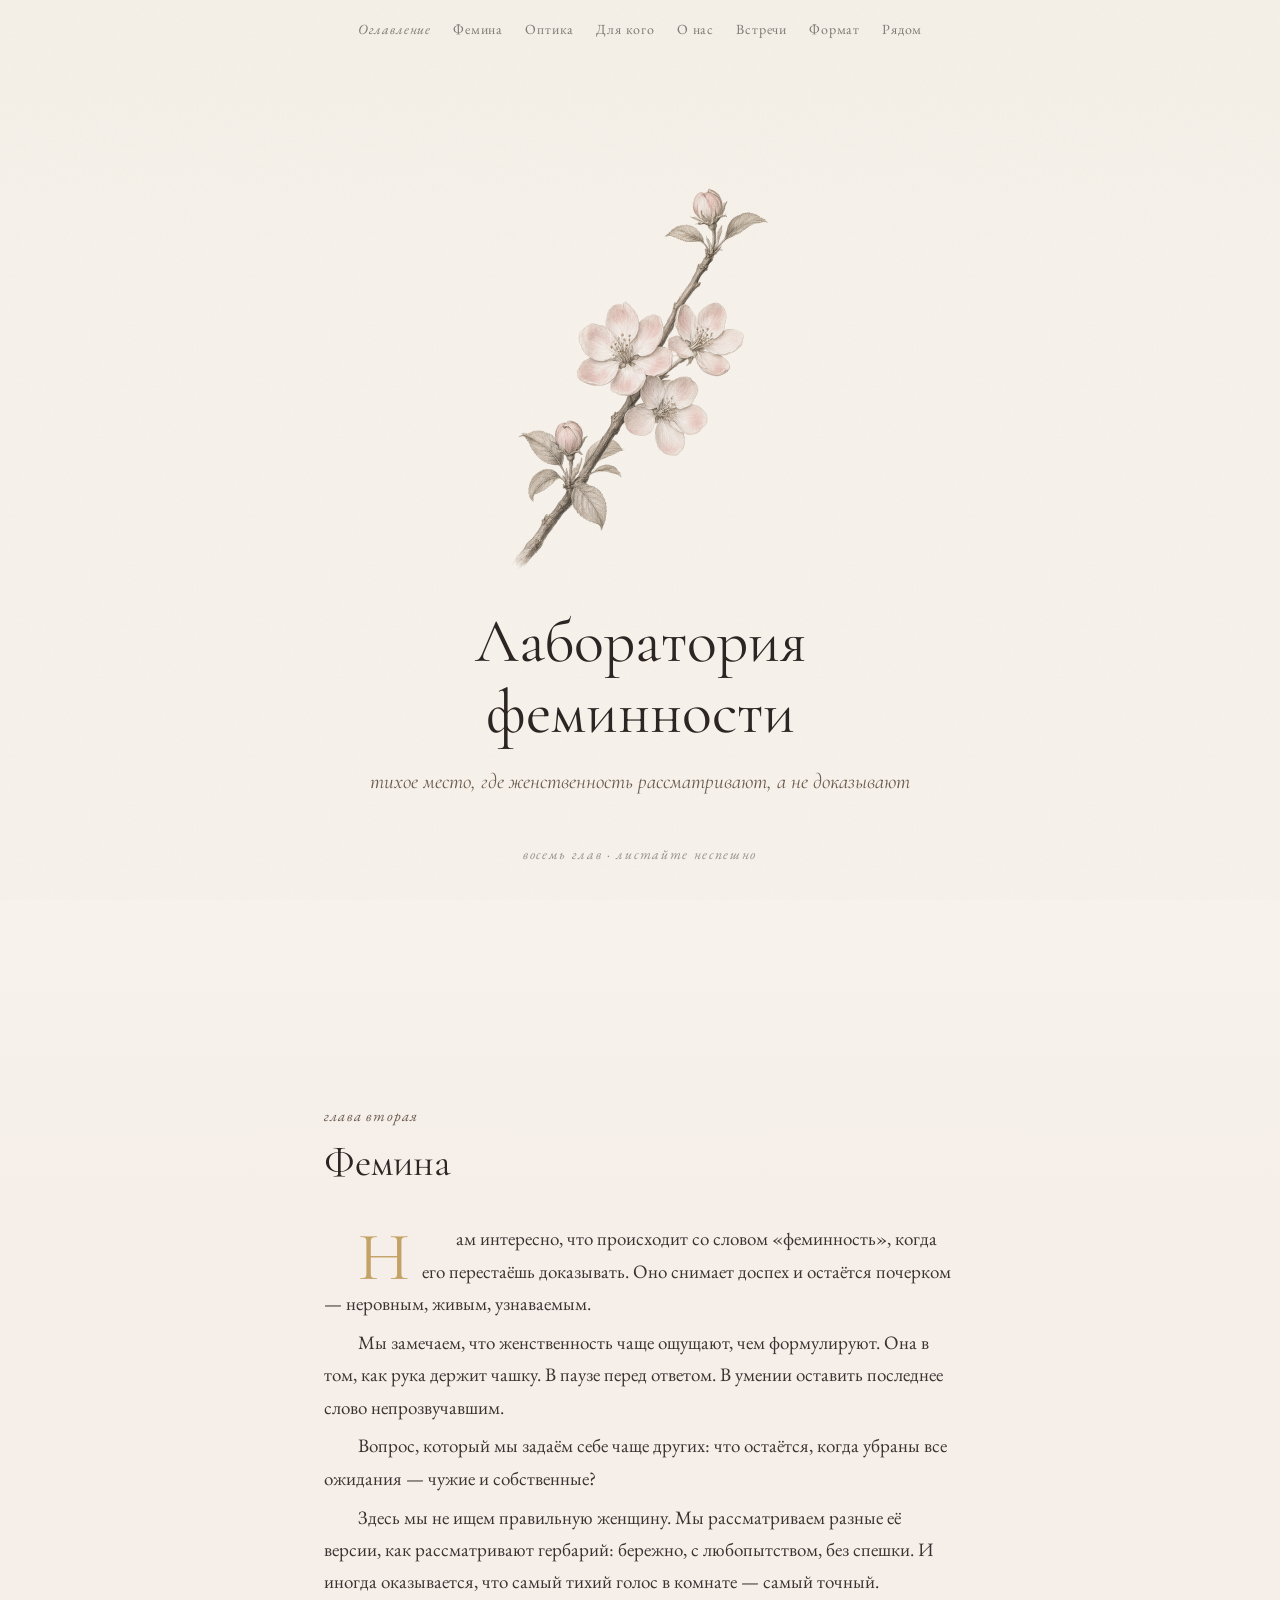
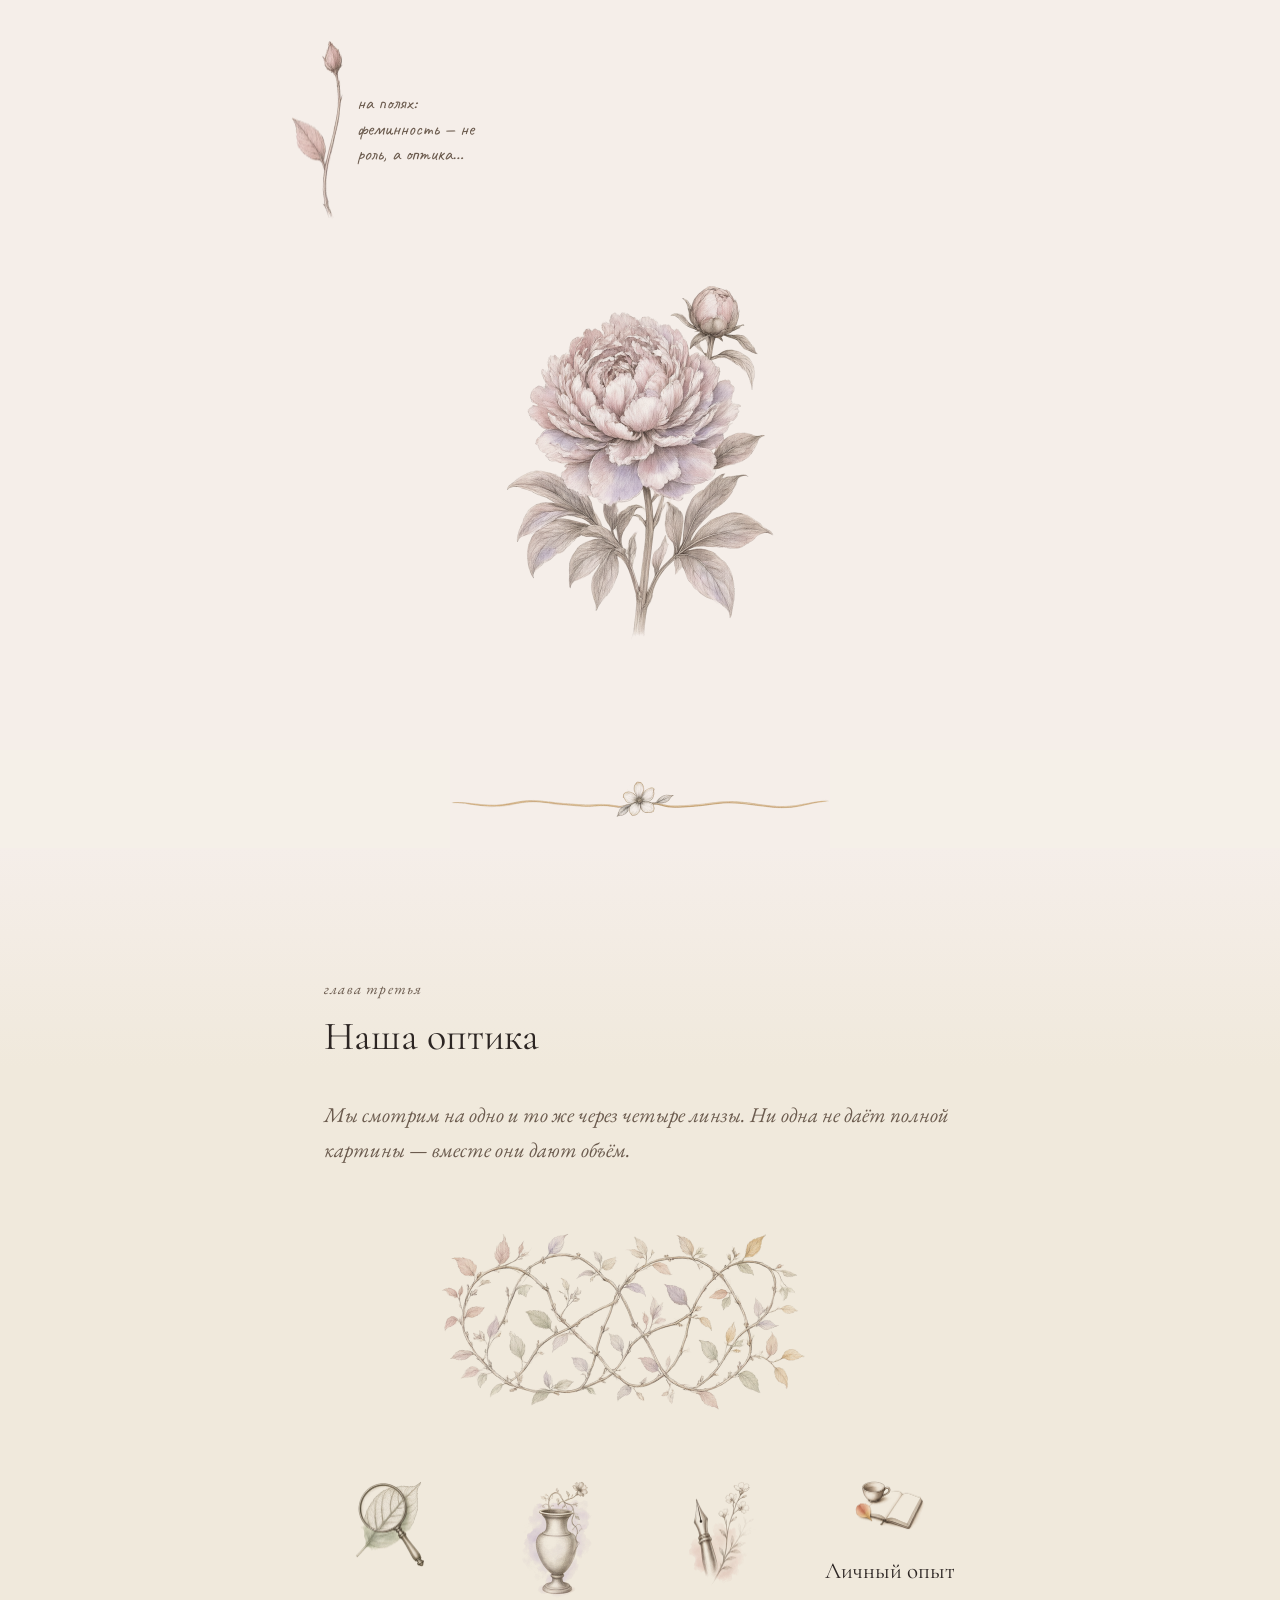
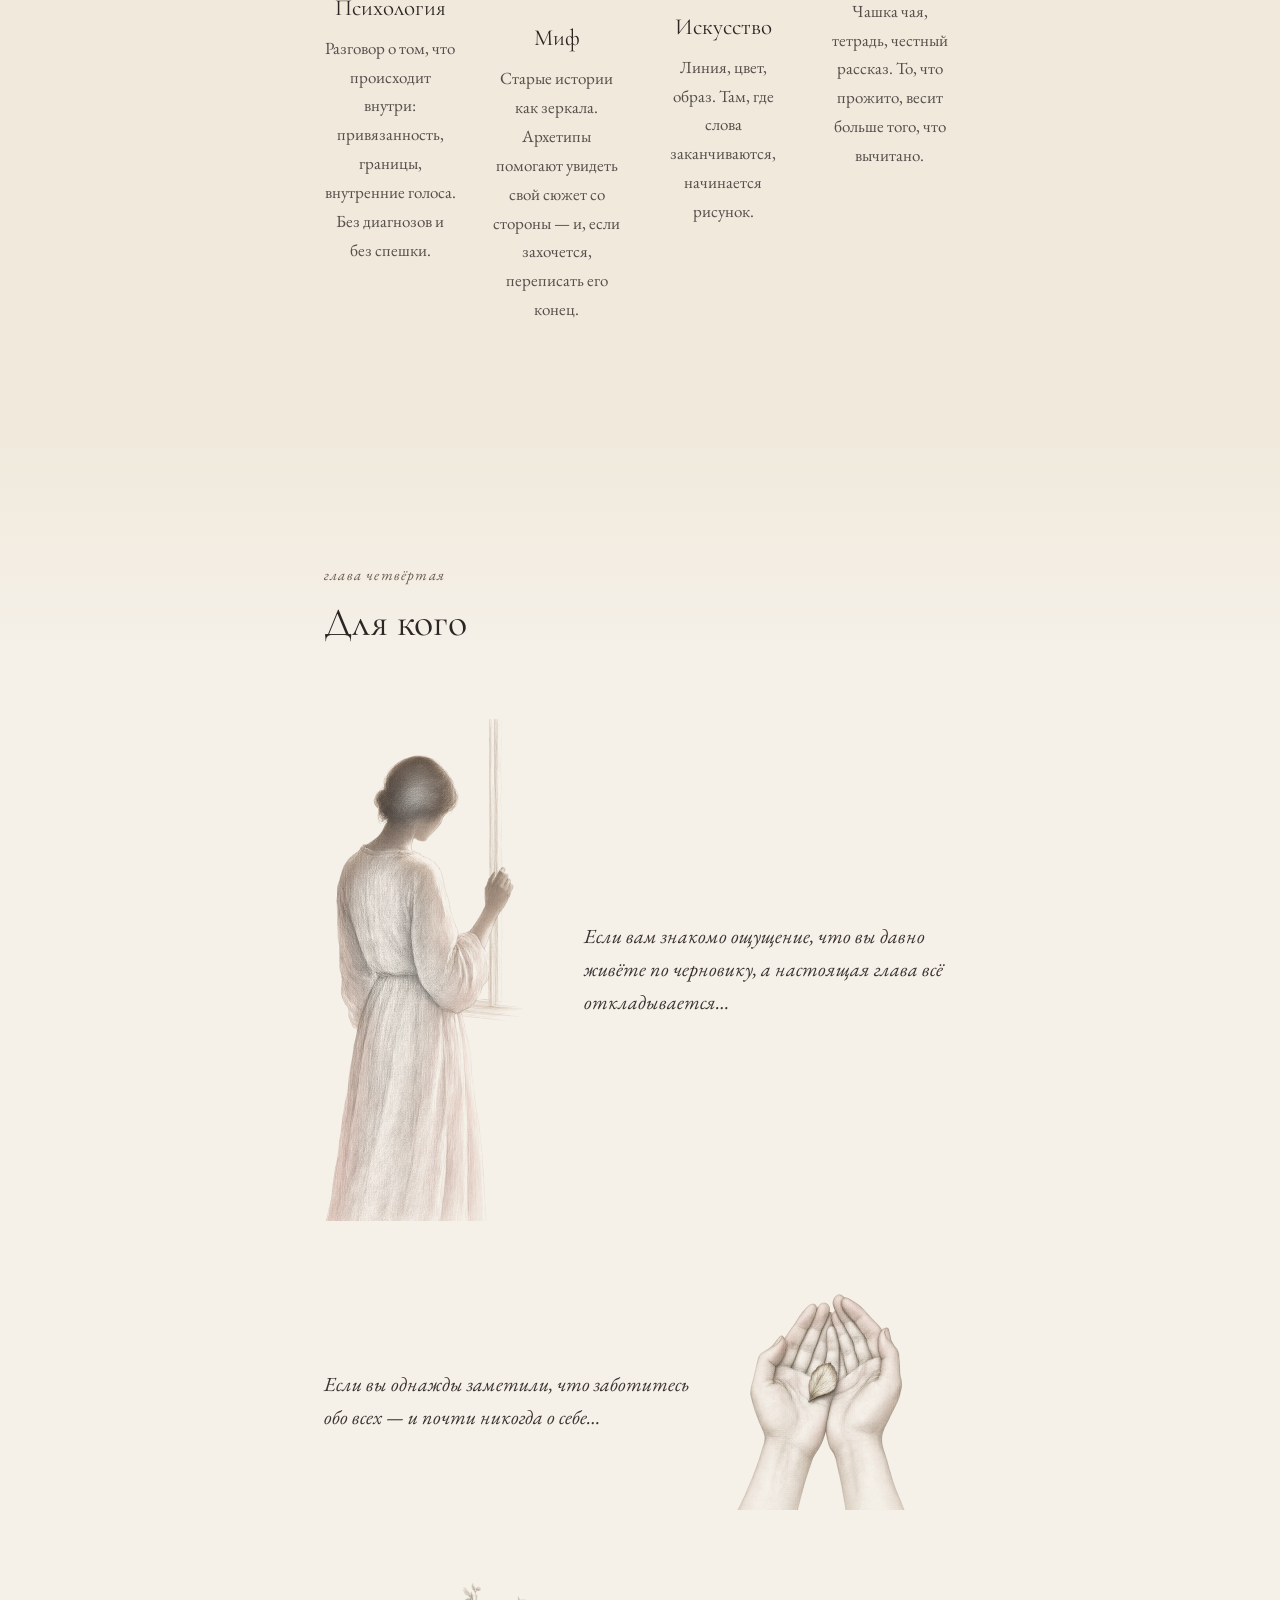
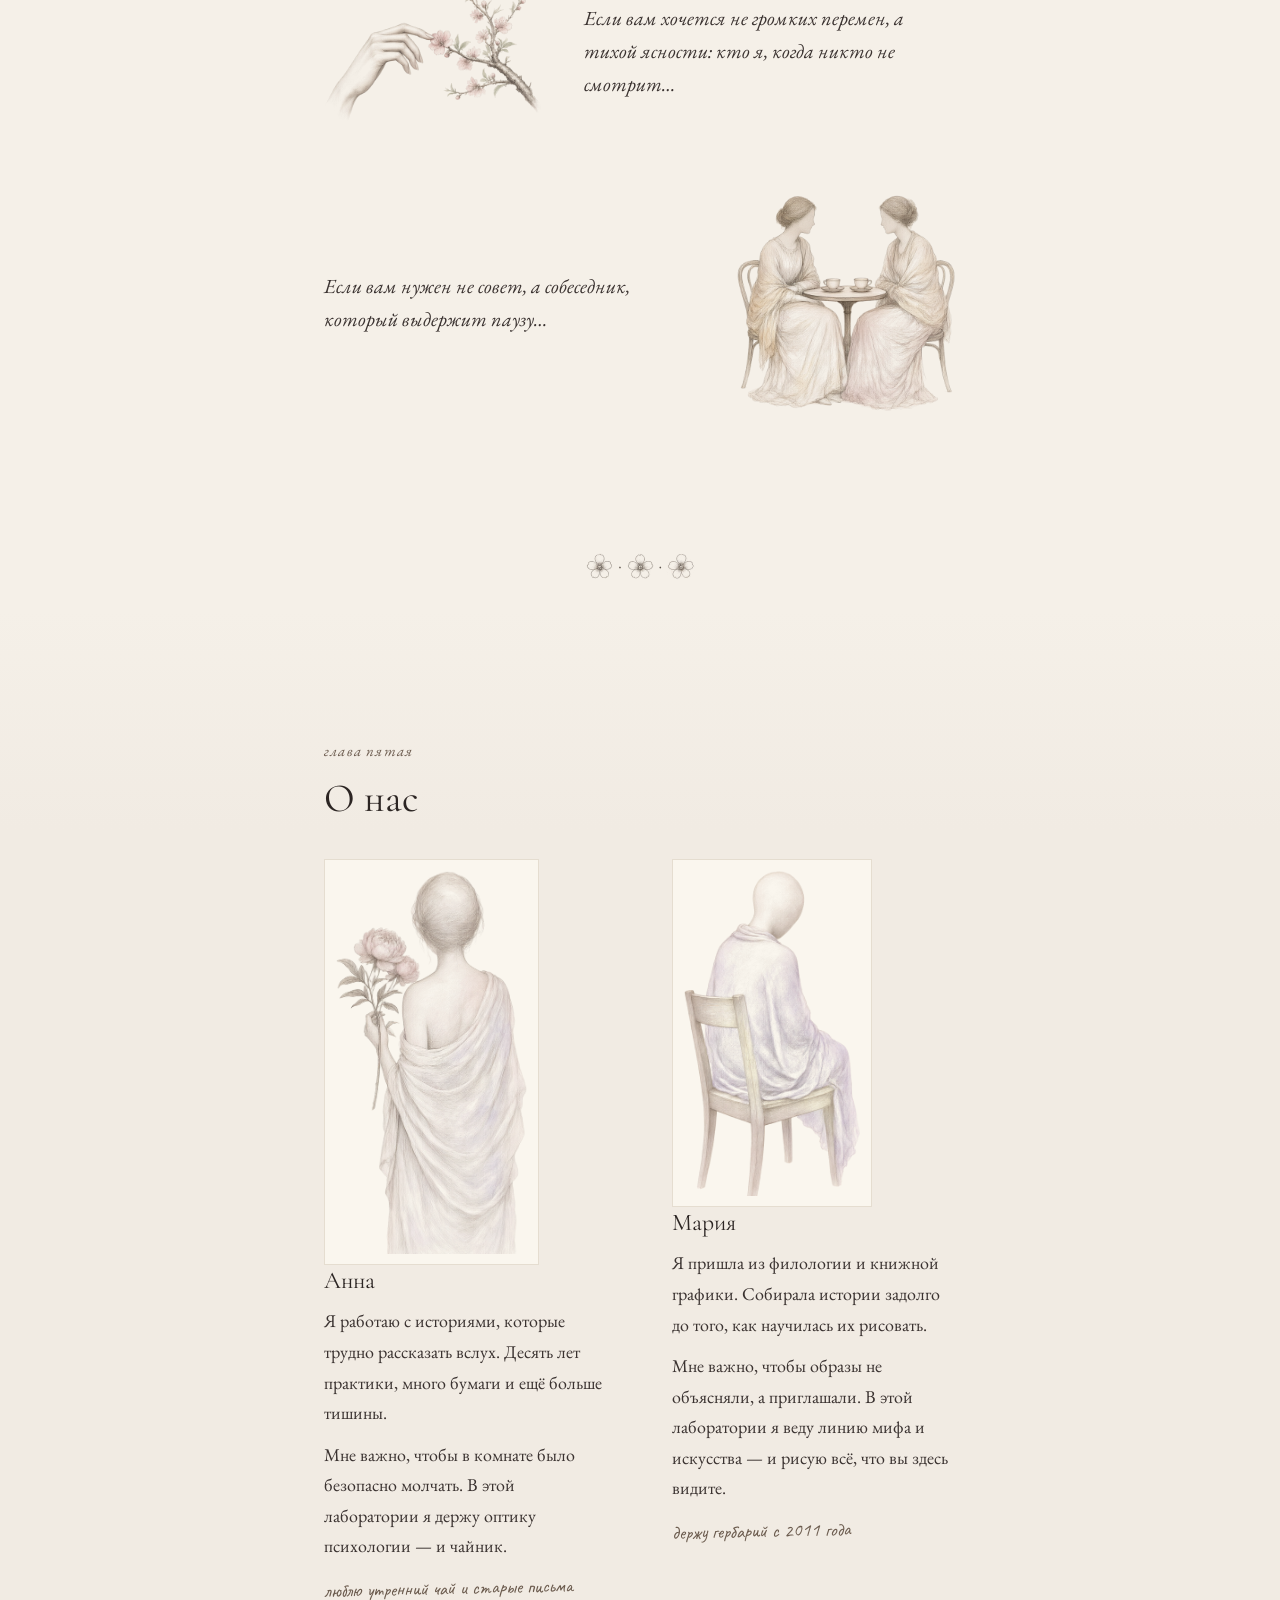
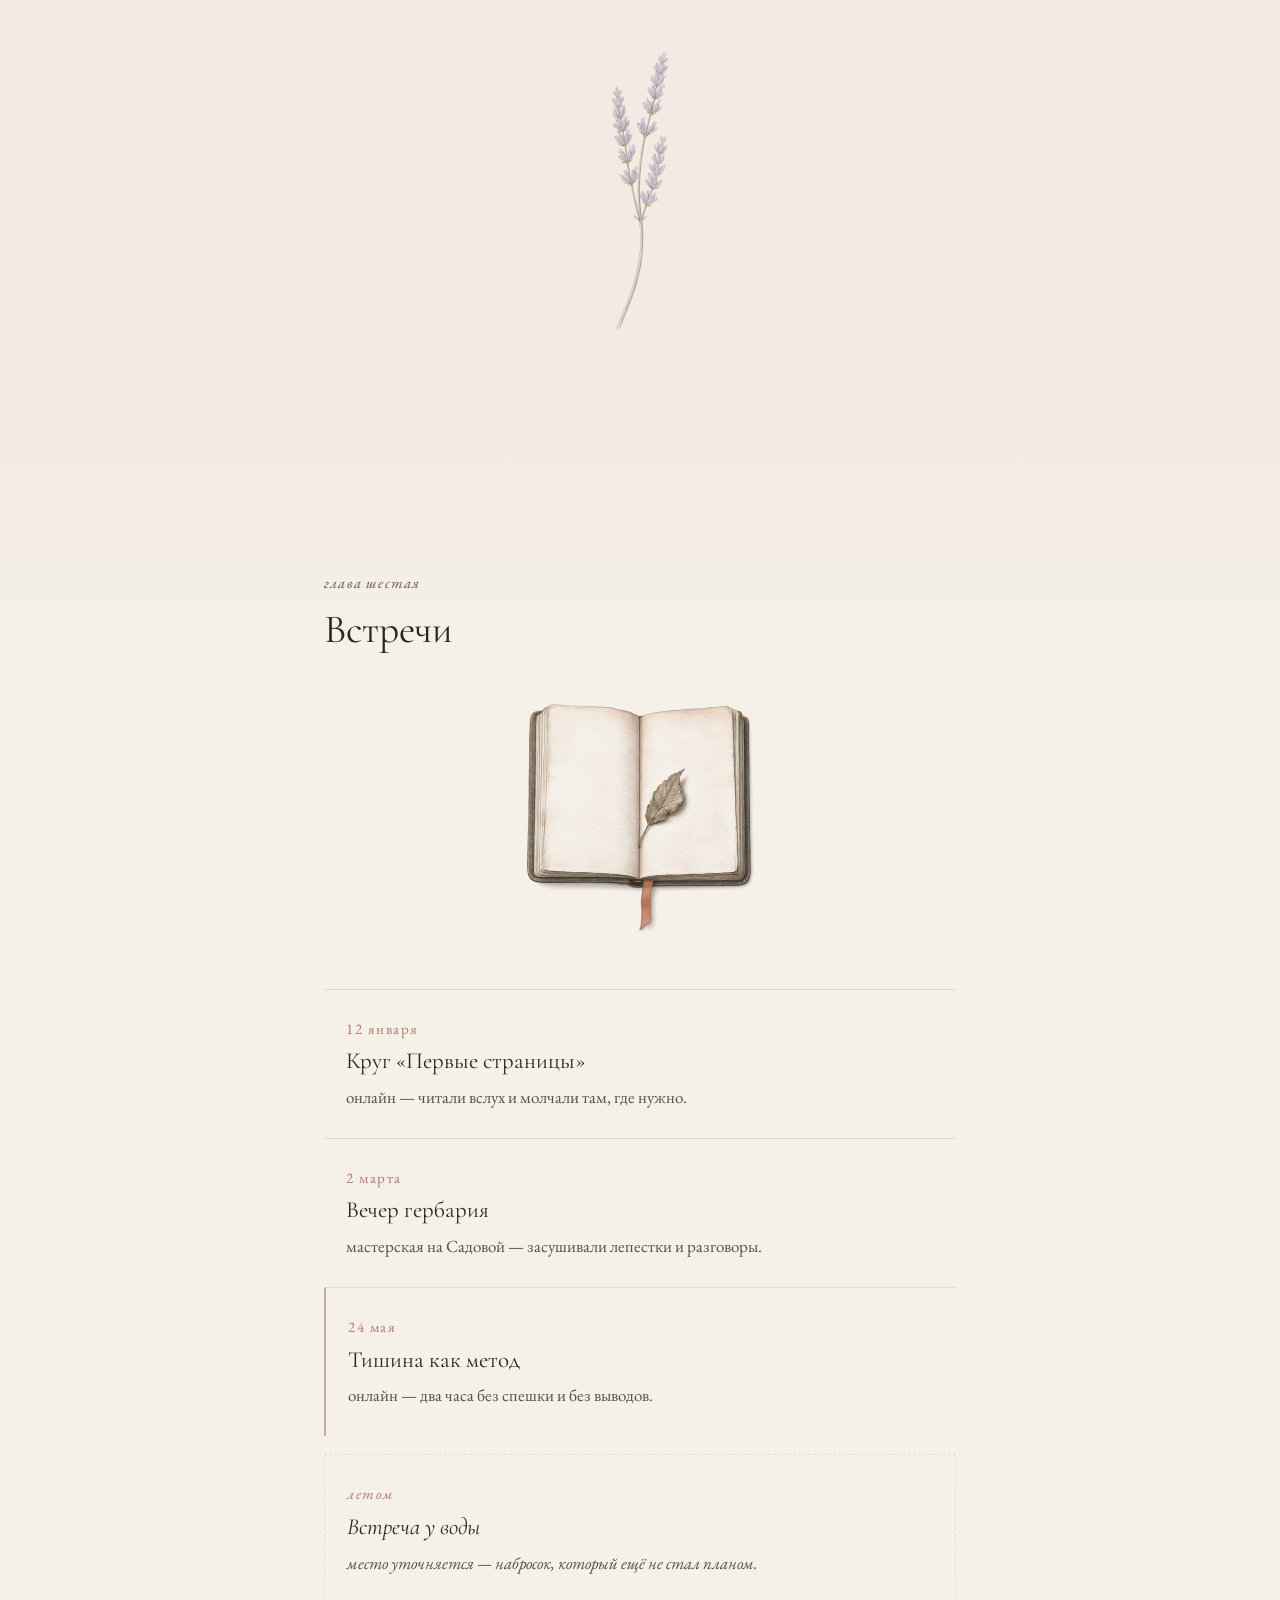
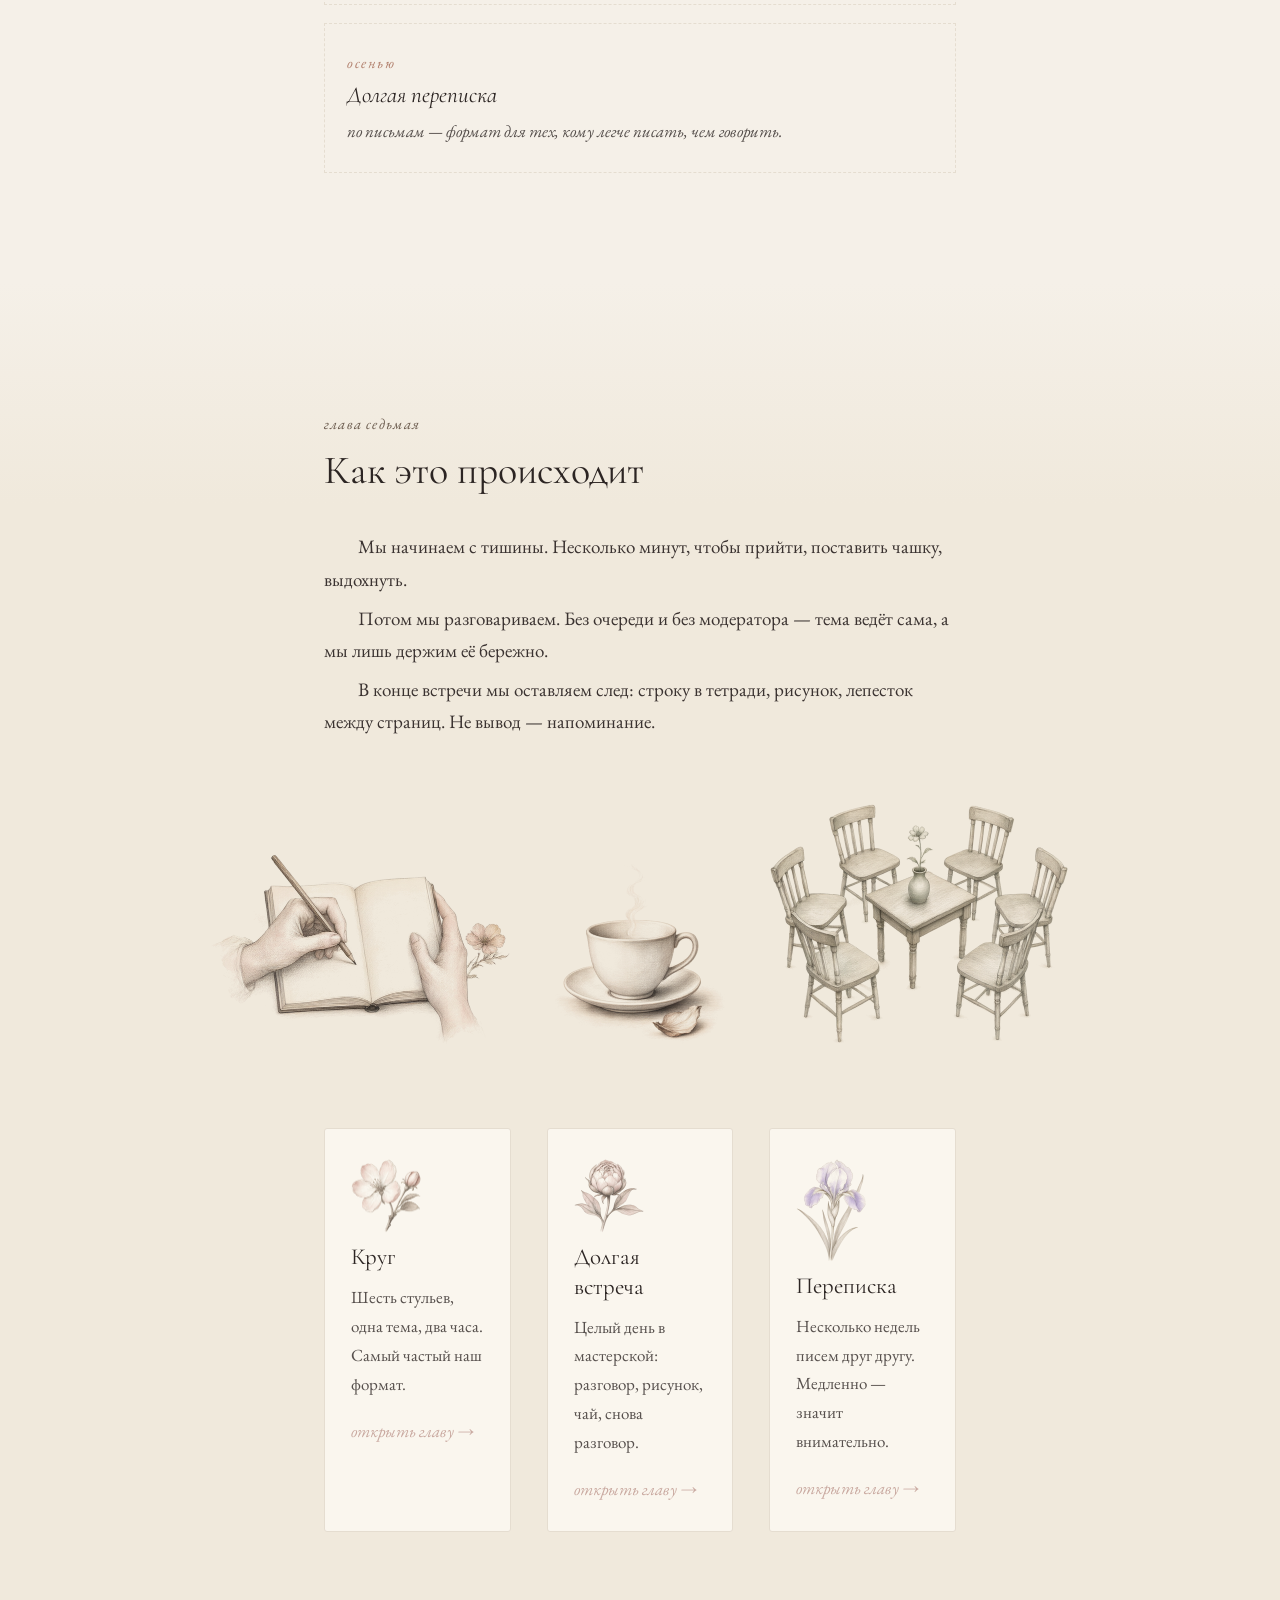
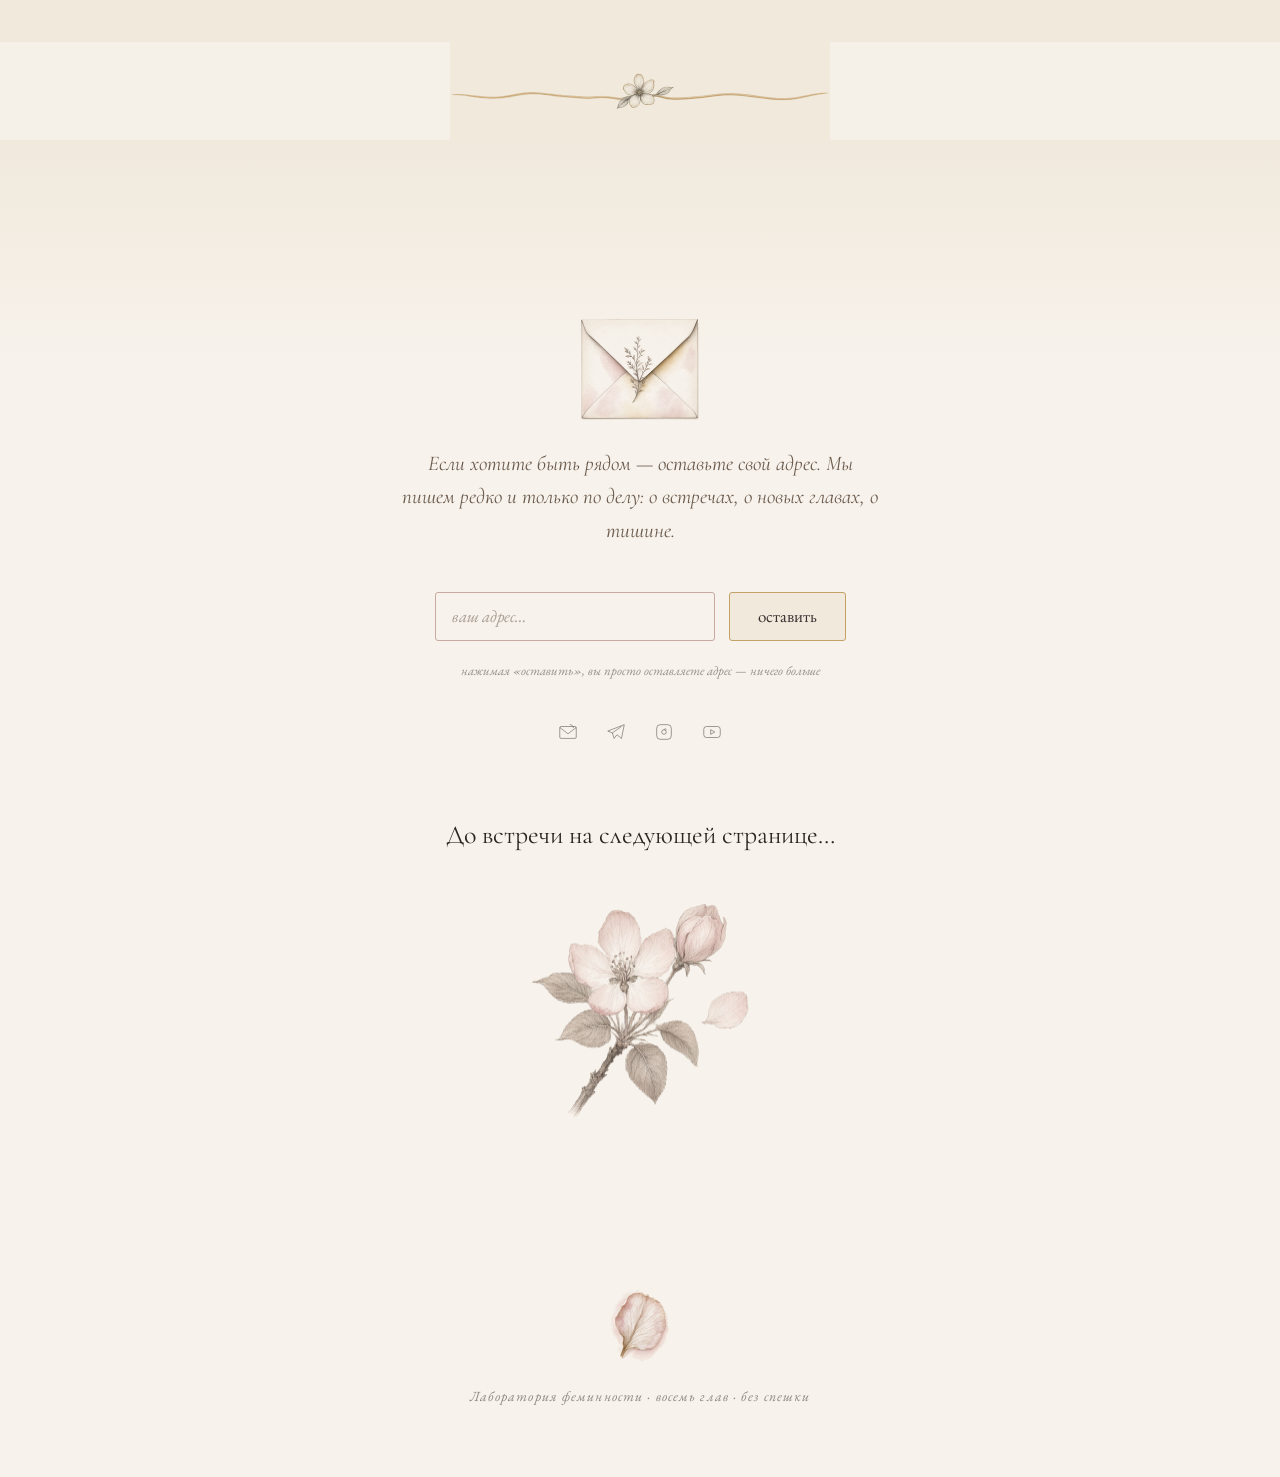
==== site/index.html @ fa06e313 "Лаборатория феминности: сайт-книга, графика и конвейер ассетов - одностраничный сайт по guidebook.md" ====
<!DOCTYPE html>
<html lang="ru">
<head>
<meta charset="utf-8">
<meta name="viewport" content="width=device-width, initial-scale=1">
<title>Лаборатория феминности — тихое место, где женственность рассматривают</title>
<meta name="description" content="Лаборатория феминности — восемь глав о женственности: психология, миф, искусство и личный опыт. Встречи, круги, переписка. Листайте неспешно.">
<link rel="icon" type="image/png" href="assets/img/favicon.png">
<link rel="preconnect" href="https://fonts.googleapis.com">
<link rel="preconnect" href="https://fonts.gstatic.com" crossorigin>
<link href="https://fonts.googleapis.com/css2?family=Cormorant+Garamond:ital,wght@0,300;0,400;0,500;1,400&family=EB+Garamond:ital,wght@0,400;0,500;1,400&family=Caveat:wght@400;500&display=swap" rel="stylesheet">
<link rel="stylesheet" href="styles.css">
</head>
<body>

<header class="toc reveal">
  <button class="burger" aria-label="оглавление" aria-expanded="false"><span></span><span></span><span></span></button>
  <nav aria-label="оглавление">
    <span class="toc-word">Оглавление</span>
    <a href="#femina">Фемина</a>
    <a href="#optika">Оптика</a>
    <a href="#dlya-kogo">Для кого</a>
    <a href="#o-nas">О нас</a>
    <a href="#vstrechi">Встречи</a>
    <a href="#format">Формат</a>
    <a href="#ryadom">Рядом</a>
  </nav>
</header>

<main>

<!-- ── глава 01 · титул ─────────────────────────────── -->
<section id="titul" class="s1">
  <div class="col title-block">
    <img class="reveal art" src="assets/img/c1-title.webp" alt="ветвь цветущей яблони, гравюра" width="260" height="385">
    <h1 class="reveal">Лаборатория<br>феминности</h1>
    <p class="subtitle reveal">тихое место, где женственность рассматривают, а не доказывают</p>
    <p class="folio reveal">восемь глав · листайте неспешно</p>
  </div>
</section>

<!-- ── глава 02 · фемина ────────────────────────────── -->
<section id="femina" class="s2">
  <div class="col">
    <p class="chapter reveal">глава вторая</p>
    <h2 class="reveal">Фемина</h2>
    <div class="prose">
      <p class="dropcap reveal">Нам интересно, что происходит со словом «феминность», когда его перестаёшь доказывать. Оно снимает доспех и остаётся почерком — неровным, живым, узнаваемым.</p>
      <p class="reveal">Мы замечаем, что женственность чаще ощущают, чем формулируют. Она в том, как рука держит чашку. В паузе перед ответом. В умении оставить последнее слово непрозвучавшим.</p>
      <p class="reveal">Вопрос, который мы задаём себе чаще других: что остаётся, когда убраны все ожидания — чужие и собственные?</p>
      <p class="reveal">Здесь мы не ищем правильную женщину. Мы рассматриваем разные её версии, как рассматривают гербарий: бережно, с любопытством, без спешки. И иногда оказывается, что самый тихий голос в комнате — самый точный.</p>
    </div>
    <aside class="marginal reveal">
      <img src="assets/img/b7-marginal.webp" alt="" width="55" height="181">
      <span>на полях: феминность — не роль, а оптика…</span>
    </aside>
    <img class="reveal art wide" src="assets/img/d1-peon.webp" alt="пион в полном цвету, ботаническая гравюра" width="270" height="356">
  </div>
</section>

<img class="divider dv-rose reveal" src="assets/img/b1-divider.webp" alt="" width="380" height="38">

<!-- ── глава 03 · оптика ────────────────────────────── -->
<section id="optika" class="s3">
  <div class="col">
    <p class="chapter reveal">глава третья</p>
    <h2 class="reveal">Наша оптика</h2>
    <p class="lead reveal">Мы смотрим на одно и то же через четыре линзы. Ни одна не даёт полной картины — вместе они дают объём.</p>
    <img class="reveal art wide" src="assets/img/e1-braid.webp" alt="четыре тонкие линии, сплетающиеся в узор" width="400" height="179">
    <div class="lenses">
      <div class="lens reveal">
        <img src="assets/img/e2-psy.webp" alt="" width="70" height="86">
        <h3>Психология</h3>
        <p>Разговор о том, что происходит внутри: привязанность, границы, внутренние голоса. Без диагнозов и без спешки.</p>
      </div>
      <div class="lens reveal">
        <img src="assets/img/e3-myth.webp" alt="" width="70" height="117">
        <h3>Миф</h3>
        <p>Старые истории как зеркала. Архетипы помогают увидеть свой сюжет со стороны — и, если захочется, переписать его конец.</p>
      </div>
      <div class="lens reveal">
        <img src="assets/img/e4-art.webp" alt="" width="70" height="105">
        <h3>Искусство</h3>
        <p>Линия, цвет, образ. Там, где слова заканчиваются, начинается рисунок.</p>
      </div>
      <div class="lens reveal">
        <img src="assets/img/e5-life.webp" alt="" width="70" height="49">
        <h3>Личный опыт</h3>
        <p>Чашка чая, тетрадь, честный рассказ. То, что прожито, весит больше того, что вычитано.</p>
      </div>
    </div>
  </div>
</section>

<!-- ── глава 04 · для кого ──────────────────────────── -->
<section id="dlya-kogo" class="s4">
  <div class="col">
    <p class="chapter reveal">глава четвёртая</p>
    <h2 class="reveal">Для кого</h2>
    <div class="sketches">
      <figure class="sketch reveal">
        <img src="assets/img/f1-window.webp" alt="силуэт у окна, гравюра" width="200" height="502">
        <figcaption>Если вам знакомо ощущение, что вы давно живёте по черновику, а настоящая глава всё откладывается…</figcaption>
      </figure>
      <figure class="sketch flip reveal">
        <img src="assets/img/f2-hands.webp" alt="ладони, держащие семя, гравюра" width="170" height="217">
        <figcaption>Если вы однажды заметили, что заботитесь обо всех — и почти никогда о себе…</figcaption>
      </figure>
      <figure class="sketch reveal">
        <img src="assets/img/f3-touch.webp" alt="рука, прикасающаяся к ветви, гравюра" width="280" height="179">
        <figcaption>Если вам хочется не громких перемен, а тихой ясности: кто я, когда никто не смотрит…</figcaption>
      </figure>
      <figure class="sketch flip reveal">
        <img src="assets/img/f5-table.webp" alt="две фигуры за столом с чашками, гравюра" width="290" height="287">
        <figcaption>Если вам нужен не совет, а собеседник, который выдержит паузу…</figcaption>
      </figure>
    </div>
  </div>
</section>

<img class="divider dv-paper reveal" src="assets/img/b2-dots.webp" alt="" width="110" height="28">

<!-- ── глава 05 · о нас ─────────────────────────────── -->
<section id="o-nas" class="s5">
  <div class="col">
    <p class="chapter reveal">глава пятая</p>
    <h2 class="reveal">О нас</h2>
    <div class="portraits">
      <article class="portrait reveal">
        <img src="assets/img/d2-figure.webp" alt="женская фигура с ветвью пиона, гравюра" width="215" height="428">
        <h3>Анна</h3>
        <p>Я работаю с историями, которые трудно рассказать вслух. Десять лет практики, много бумаги и ещё больше тишины.</p>
        <p>Мне важно, чтобы в комнате было безопасно молчать. В этой лаборатории я держу оптику психологии — и чайник.</p>
        <span class="hand">люблю утренний чай и старые письма</span>
      </article>
      <article class="portrait reveal">
        <img src="assets/img/f4-shawl.webp" alt="фигура в шали, сидящая спиной, гравюра" width="200" height="367">
        <h3>Мария</h3>
        <p>Я пришла из филологии и книжной графики. Собирала истории задолго до того, как научилась их рисовать.</p>
        <p>Мне важно, чтобы образы не объясняли, а приглашали. В этой лаборатории я веду линию мифа и искусства — и рисую всё, что вы здесь видите.</p>
        <span class="hand">держу гербарий с 2011 года</span>
      </article>
    </div>
    <img class="reveal art small" src="assets/img/g1-lavender.webp" alt="" width="60" height="282">
  </div>
</section>

<!-- ── глава 06 · встречи ───────────────────────────── -->
<section id="vstrechi" class="s6">
  <div class="col">
    <p class="chapter reveal">глава шестая</p>
    <h2 class="reveal">Встречи</h2>
    <img class="reveal art small" src="assets/img/h1-diary.webp" alt="раскрытый дневник с засушенным листом" width="230" height="230">
    <div class="meetings">
      <div class="meeting past reveal">
        <p class="date">12 января</p>
        <h3>Круг «Первые страницы»</h3>
        <p>онлайн — читали вслух и молчали там, где нужно.</p>
      </div>
      <div class="meeting past reveal">
        <p class="date">2 марта</p>
        <h3>Вечер гербария</h3>
        <p>мастерская на Садовой — засушивали лепестки и разговоры.</p>
      </div>
      <div class="meeting next reveal">
        <p class="date">24 мая</p>
        <h3>Тишина как метод</h3>
        <p>онлайн — два часа без спешки и без выводов.</p>
      </div>
      <div class="meeting future reveal">
        <p class="date">летом</p>
        <h3>Встреча у воды</h3>
        <p>место уточняется — набросок, который ещё не стал планом.</p>
      </div>
      <div class="meeting future reveal">
        <p class="date">осенью</p>
        <h3>Долгая переписка</h3>
        <p>по письмам — формат для тех, кому легче писать, чем говорить.</p>
      </div>
    </div>
  </div>
</section>

<!-- ── глава 07 · формат ────────────────────────────── -->
<section id="format" class="s7">
  <div class="col">
    <p class="chapter reveal">глава седьмая</p>
    <h2 class="reveal">Как это происходит</h2>
    <div class="prose">
      <p class="reveal">Мы начинаем с тишины. Несколько минут, чтобы прийти, поставить чашку, выдохнуть.</p>
      <p class="reveal">Потом мы разговариваем. Без очереди и без модератора — тема ведёт сама, а мы лишь держим её бережно.</p>
      <p class="reveal">В конце встречи мы оставляем след: строку в тетради, рисунок, лепесток между страниц. Не вывод — напоминание.</p>
    </div>
    <div class="process">
      <img class="reveal" src="assets/img/i1-drawing.webp" alt="руки, рисующие в тетради" width="300" height="190">
      <img class="reveal" src="assets/img/i2-tea.webp" alt="чашка чая с лепестком" width="170" height="180">
      <img class="reveal" src="assets/img/i3-chairs.webp" alt="круг стульев вокруг столика" width="300" height="241">
    </div>
    <div class="cards">
      <article class="card reveal">
        <img src="assets/img/k1-apple.webp" alt="" width="70" height="74">
        <h3>Круг</h3>
        <p>Шесть стульев, одна тема, два часа. Самый частый наш формат.</p>
        <a class="invite" href="#ryadom">открыть главу →</a>
      </article>
      <article class="card reveal">
        <img src="assets/img/k2-peon-bud.webp" alt="" width="70" height="74">
        <h3>Долгая встреча</h3>
        <p>Целый день в мастерской: разговор, рисунок, чай, снова разговор.</p>
        <a class="invite" href="#ryadom">открыть главу →</a>
      </article>
      <article class="card reveal">
        <img src="assets/img/k3-iris.webp" alt="" width="70" height="103">
        <h3>Переписка</h3>
        <p>Несколько недель писем друг другу. Медленно — значит внимательно.</p>
        <a class="invite" href="#ryadom">открыть главу →</a>
      </article>
    </div>
  </div>
</section>

<img class="divider dv-cream reveal" src="assets/img/b1-divider.webp" alt="" width="380" height="38">

<!-- ── глава 08 · рядом ─────────────────────────────── -->
<section id="ryadom" class="s8">
  <div class="col">
    <img class="reveal art small" src="assets/img/j2-envelope.webp" alt="конверт с веточкой" width="120" height="102">
    <p class="invite-lead reveal">Если хотите быть рядом — оставьте свой адрес. Мы пишем редко и только по делу: о встречах, о новых главах, о тишине.</p>
    <form class="guestbook reveal" action="#" method="post">
      <label class="visually-hidden" for="email">ваш адрес</label>
      <input id="email" name="email" type="email" required placeholder="ваш адрес…" autocomplete="email">
      <button type="submit">оставить</button>
      <p class="form-note" hidden>спасибо. мы напишем, когда будет о чём…</p>
    </form>
    <p class="legal reveal">нажимая «оставить», вы просто оставляете адрес — ничего больше</p>
    <ul class="socials reveal">
      <li><a href="mailto:hello@femlab.example" aria-label="письмо"><svg viewBox="0 0 24 24" width="22" height="22" fill="none" stroke="currentColor" stroke-width="1"><rect x="3" y="6" width="18" height="13" rx="1.5"/><path d="M3 7l9 7 9-7"/><path d="M14 4c2 0 4 1.5 4 3.5"/></svg></a></li>
      <li><a href="#" aria-label="телеграм"><svg viewBox="0 0 24 24" width="22" height="22" fill="none" stroke="currentColor" stroke-width="1"><path d="M21 4L3 11l5 2 2 6 3-4 5 4z"/><path d="M8 13l10-7"/></svg></a></li>
      <li><a href="#" aria-label="альбом"><svg viewBox="0 0 24 24" width="22" height="22" fill="none" stroke="currentColor" stroke-width="1"><rect x="4" y="4" width="16" height="16" rx="4"/><circle cx="12" cy="12" r="2.5"/><path d="M12 9.5c.8-1.4 2.4-1.4 2.4 0"/></svg></a></li>
      <li><a href="#" aria-label="видео"><svg viewBox="0 0 24 24" width="22" height="22" fill="none" stroke="currentColor" stroke-width="1"><rect x="3" y="6" width="18" height="12" rx="3"/><path d="M10.5 9.5c2 1 3.5 2 4.5 2.5-1 .5-2.5 1.5-4.5 2.5z"/></svg></a></li>
    </ul>
    <p class="closing reveal">До встречи на следующей странице…</p>
    <img class="reveal art small" src="assets/img/j1-final.webp" alt="ветвь яблони с опадающим лепестком" width="220" height="217">
  </div>
</section>

</main>

<footer>
  <img src="assets/img/b10-petal.webp" alt="" width="60" height="72">
  <p>Лаборатория феминности · восемь глав · без спешки</p>
</footer>

<script src="app.js"></script>
</body>
</html>
---- site/styles.css ----
/* Лаборатория феминности — «раскрытая книга, найденная в саду» */

:root {
  --paper:      #F5F0E8;  /* молочная бумага */
  --paper-lite: #F7F2EB;
  --cream:      #F0E9DC;  /* кремовая страница */
  --parchment:  #FAF6EE;
  --rose:       #F5EEE9;  /* молочная + розовый подтон 4% */
  --lavender:   #F1EBE3;  /* кремовая + лавандовый подтон 3% */
  --ink:        #3A3230;  /* тёплый графит */
  --ink-deep:   #2C2523;
  --sepia:      #6B5B4E;
  --dust:       #C9A9A0;  /* пыльно-розовый */
  --dust-dark:  #B08D84;
  --lav:        #B8A9C9;
  --sage:       #8B9478;
  --ochre:      #C4A265;
  --terra:      #B07D6A;
  --line:       #E5DDD0;  /* тень страницы */

  --head: "Cormorant Garamond", Georgia, serif;
  --text: "EB Garamond", Georgia, serif;
  --hand: "Caveat", cursive;
}

* { box-sizing: border-box; }

html { scroll-behavior: smooth; }

body {
  margin: 0;
  background: var(--paper);
  color: var(--ink);
  font: 400 19px/1.7 var(--text);
  -webkit-font-smoothing: antialiased;
}

/* зерно бумаги поверх всего, едва заметно */
body::after {
  content: "";
  position: fixed;
  inset: 0;
  pointer-events: none;
  z-index: 40;
  opacity: .05;
  mix-blend-mode: multiply;
  background-image: url("data:image/svg+xml,%3Csvg xmlns='http://www.w3.org/2000/svg' width='240' height='240'%3E%3Cfilter id='n'%3E%3CfeTurbulence type='fractalNoise' baseFrequency='.9' numOctaves='2'/%3E%3C/filter%3E%3Crect width='240' height='240' filter='url(%23n)'/%3E%3C/svg%3E");
}

img { max-width: 100%; height: auto; }

.col {
  max-width: 680px;
  margin: 0 auto;
  padding: 0 24px;
  position: relative;
}

/* ── оглавление ─────────────────────────────────────── */
.toc {
  padding: 18px 24px 14px;
}
.toc nav {
  display: flex;
  flex-wrap: wrap;
  justify-content: center;
  gap: 6px 22px;
  font-size: 14px;
  letter-spacing: .06em;
  color: rgba(58, 50, 48, .62);
}
.toc-word { font-style: italic; }
.toc a {
  color: inherit;
  text-decoration: none;
  border-bottom: 1px solid transparent;
  transition: color .3s ease, border-color .3s ease;
}
.toc a:hover { color: var(--ink); border-color: var(--dust); }

.burger { display: none; }

/* ── секции-развороты ───────────────────────────────── */
section { padding: 130px 0 110px; }

.s1 { background: linear-gradient(180deg, var(--paper) 0, var(--paper-lite) 220px); }
.s2 { background: linear-gradient(180deg, var(--paper-lite) 0, var(--rose) 220px); }
.s3 { background: linear-gradient(180deg, var(--rose) 0, var(--cream) 220px); }
.s4 { background: linear-gradient(180deg, var(--cream) 0, var(--paper) 220px); }
.s5 { background: linear-gradient(180deg, var(--paper) 0, var(--lavender) 220px); }
.s6 { background: linear-gradient(180deg, var(--lavender) 0, var(--paper) 220px); }
.s7 { background: linear-gradient(180deg, var(--paper) 0, var(--cream) 220px); }
.s8 { background: linear-gradient(180deg, var(--cream) 0, var(--paper-lite) 220px); }

.chapter {
  margin: 0 0 10px;
  font: italic 400 15px/1.5 var(--text);
  letter-spacing: .08em;
  color: var(--sepia);
  opacity: .75;
}

h1, h2, h3 { font-family: var(--head); font-weight: 400; color: var(--ink-deep); }

h1 {
  margin: 34px 0 18px;
  font-size: clamp(44px, 7vw, 62px);
  line-height: 1.15;
  text-align: center;
}
h2 { margin: 0 0 36px; font-size: clamp(32px, 5vw, 40px); line-height: 1.25; }
h3 { margin: 0 0 10px; font-size: 24px; line-height: 1.3; }

.subtitle {
  margin: 0;
  text-align: center;
  font: italic 400 21px/1.5 var(--head);
  color: var(--sepia);
}
.folio {
  margin: 46px 0 0;
  text-align: center;
  font: italic 400 14px/1.5 var(--text);
  letter-spacing: .12em;
  color: rgba(58, 50, 48, .5);
}

.title-block { text-align: center; }
.title-block .art { margin: 0 auto; }

/* ── проза ──────────────────────────────────────────── */
.prose p {
  margin: 0;
  text-indent: 1.8em;
}
.prose p + p { margin-top: .35em; }

.lead { font-size: 21px; font-style: italic; color: var(--sepia); }

.dropcap::first-letter {
  float: left;
  margin: 6px 12px 0 0;
  font: 400 3.6em/0.85 var(--head);
  color: var(--ochre);
}

/* пометка на полях */
.marginal {
  display: flex;
  align-items: center;
  gap: 12px;
  margin: 40px 0 0 -34px;
  max-width: 210px;
  transform: rotate(-2deg);
}
.marginal span { font: 400 19px/1.35 var(--hand); color: var(--sepia); }

.hand {
  display: block;
  margin-top: 14px;
  font: 400 19px/1.35 var(--hand);
  color: var(--sepia);
  transform: rotate(-1.2deg);
}

/* ── иллюстрации ────────────────────────────────────── */
.art { display: block; margin: 56px auto 0; }
.art.wide { margin-top: 64px; }
.art.small { margin: 48px auto 0; }

.divider {
  display: block;
  margin: 0 auto;
  padding: 30px 0;
}
.dv-rose  { background: var(--rose); }
.dv-paper { background: var(--paper); }
.dv-cream { background: var(--cream); }

/* ── оптика: четыре линзы ───────────────────────────── */
.lenses {
  display: grid;
  grid-template-columns: repeat(4, 1fr);
  gap: 40px 34px;
  margin-top: 70px;
}
.lens { text-align: center; }
.lens h3 { font-size: 23px; margin-top: 16px; }
.lens p { margin: 0; font-size: 17px; color: rgba(58, 50, 48, .85); }

/* ── зарисовки «для кого» ───────────────────────────── */
.sketches { margin-top: 20px; }
.sketch {
  display: grid;
  grid-template-columns: 220px 1fr;
  gap: 40px;
  align-items: center;
  margin: 72px 0 0;
}
.sketch.flip { grid-template-columns: 1fr 220px; }
.sketch.flip img { order: 2; }
.sketch figcaption {
  margin: 0;
  font-style: italic;
  font-size: 20px;
  line-height: 1.65;
  color: var(--ink);
}

/* ── портреты ───────────────────────────────────────── */
.portraits {
  display: grid;
  grid-template-columns: 1fr 1fr;
  gap: 64px;
  margin-top: 20px;
}
.portrait img {
  display: block;
  padding: 10px;
  border: 1px solid var(--line);
  background: var(--parchment);
}
.portrait p { margin: 0 0 .6em; font-size: 18px; }

/* ── встречи ────────────────────────────────────────── */
.meetings { margin-top: 56px; }
.meeting {
  padding: 26px 0 26px 22px;
  border-top: 1px solid var(--line);
}
.meeting .date {
  margin: 0 0 6px;
  font-size: 15px;
  letter-spacing: .1em;
  color: var(--terra);
}
.meeting h3 { font-size: 23px; margin: 0 0 6px; }
.meeting p:last-child { margin: 0; font-size: 17px; color: rgba(58, 50, 48, .85); }

.meeting.past { opacity: .62; }
.meeting.next { border-left: 2px solid var(--dust); }
.meeting.future {
  border: 1px dashed var(--line);
  border-top: 1px dashed var(--line);
  opacity: .58;
  font-style: italic;
  margin-top: 18px;
  padding-left: 22px;
}

/* ── процесс и карточки ─────────────────────────────── */
.process {
  display: flex;
  justify-content: center;
  align-items: flex-end;
  gap: 44px;
  margin: 64px 0 0;
}

.cards {
  display: grid;
  grid-template-columns: repeat(3, 1fr);
  gap: 36px;
  margin-top: 84px;
}
.card {
  padding: 30px 26px 26px;
  background: var(--parchment);
  border: 1px solid var(--line);
  border-radius: 3px;
  transition: background-color .3s ease;
}
.card:hover { background: #F6F1E7; }
.card h3 { font-size: 23px; }
.card p { margin: 0 0 16px; font-size: 17px; color: rgba(58, 50, 48, .85); }

.invite {
  font: italic 400 17px/1.4 var(--text);
  color: var(--dust);
  text-decoration: none;
  border-bottom: 1px solid transparent;
  transition: color .3s ease, border-color .3s ease;
}
.invite:hover { color: var(--dust-dark); border-color: var(--dust-dark); }

/* ── приглашение ────────────────────────────────────── */
#ryadom { text-align: center; }
.invite-lead {
  max-width: 480px;
  margin: 26px auto 0;
  font: italic 400 21px/1.6 var(--head);
  color: var(--sepia);
}

.guestbook {
  display: flex;
  justify-content: center;
  gap: 14px;
  margin: 44px auto 0;
}
.guestbook input {
  width: 280px;
  padding: 12px 16px;
  font: italic 400 17px/1.4 var(--text);
  color: var(--ink);
  background: transparent;
  border: 1px solid var(--dust);
  border-radius: 3px;
  outline: none;
  transition: border-color .3s ease, background-color .3s ease;
}
.guestbook input::placeholder { color: rgba(107, 91, 78, .55); }
.guestbook input:focus { border-color: var(--dust-dark); background: var(--parchment); }
.guestbook button {
  padding: 12px 28px;
  font: 400 17px/1.4 var(--text);
  color: var(--ink);
  background: var(--cream);
  border: 1px solid var(--ochre);
  border-radius: 3px;
  cursor: pointer;
  transition: background-color .3s ease;
}
.guestbook button:hover { background: #E8E0D2; }
.form-note { margin: 18px 0 0; font: 400 19px/1.4 var(--hand); color: var(--sepia); }

.legal {
  margin: 20px 0 0;
  font: italic 400 13px/1.5 var(--text);
  color: rgba(58, 50, 48, .5);
}

.socials {
  display: flex;
  justify-content: center;
  gap: 26px;
  margin: 40px 0 0;
  padding: 0;
  list-style: none;
}
.socials a { color: rgba(58, 50, 48, .5); transition: color .3s ease; }
.socials a:hover { color: var(--ink); }

.closing {
  margin: 64px 0 0;
  font: 400 26px/1.4 var(--head);
  color: var(--ink-deep);
}

/* ── подвал ─────────────────────────────────────────── */
footer {
  padding: 60px 24px 70px;
  text-align: center;
  background: var(--paper-lite);
}
footer p {
  margin: 14px 0 0;
  font: italic 400 14px/1.5 var(--text);
  letter-spacing: .08em;
  color: rgba(58, 50, 48, .55);
}

.visually-hidden {
  position: absolute;
  width: 1px; height: 1px;
  margin: -1px; padding: 0;
  overflow: hidden;
  clip: rect(0 0 0 0);
  white-space: nowrap;
  border: 0;
}

/* ── проявление при скролле ─────────────────────────── */
.reveal {
  opacity: 0;
  transform: translateY(24px);
  transition: opacity .9s ease-out, transform .9s ease-out;
}
.reveal.in { opacity: 1; transform: none; }
img.reveal { transition-duration: 1.2s; }

@media (prefers-reduced-motion: reduce) {
  html { scroll-behavior: auto; }
  .reveal { opacity: 1; transform: none; transition: none; }
}

/* ── адаптивность ───────────────────────────────────── */
@media (max-width: 1023px) {
  .lenses { grid-template-columns: repeat(2, 1fr); }
  .marginal { margin-left: 0; }
}

@media (max-width: 767px) {
  body { font-size: 17px; }
  section { padding: 84px 0 72px; }
  .toc nav { display: none; flex-direction: column; align-items: center; gap: 10px; padding-top: 10px; }
  .toc.open nav { display: flex; }
  .burger {
    display: block;
    margin: 0 auto;
    padding: 6px;
    background: none;
    border: 0;
    cursor: pointer;
  }
  .burger span {
    display: block;
    width: 26px;
    height: 1px;
    margin: 5px 0;
    background: var(--ink);
    opacity: .6;
  }
  .sketch, .sketch.flip { grid-template-columns: 1fr; gap: 22px; text-align: center; }
  .sketch.flip img { order: 0; }
  .sketch img { margin: 0 auto; }
  .portraits { grid-template-columns: 1fr; gap: 56px; }
  .portrait img { margin: 0 auto; }
  .process { flex-direction: column; align-items: center; gap: 36px; }
  .cards { grid-template-columns: 1fr; gap: 28px; }
  .guestbook { flex-direction: column; align-items: center; }
  .guestbook input { width: 100%; max-width: 320px; }
  .marginal { transform: none; }
}
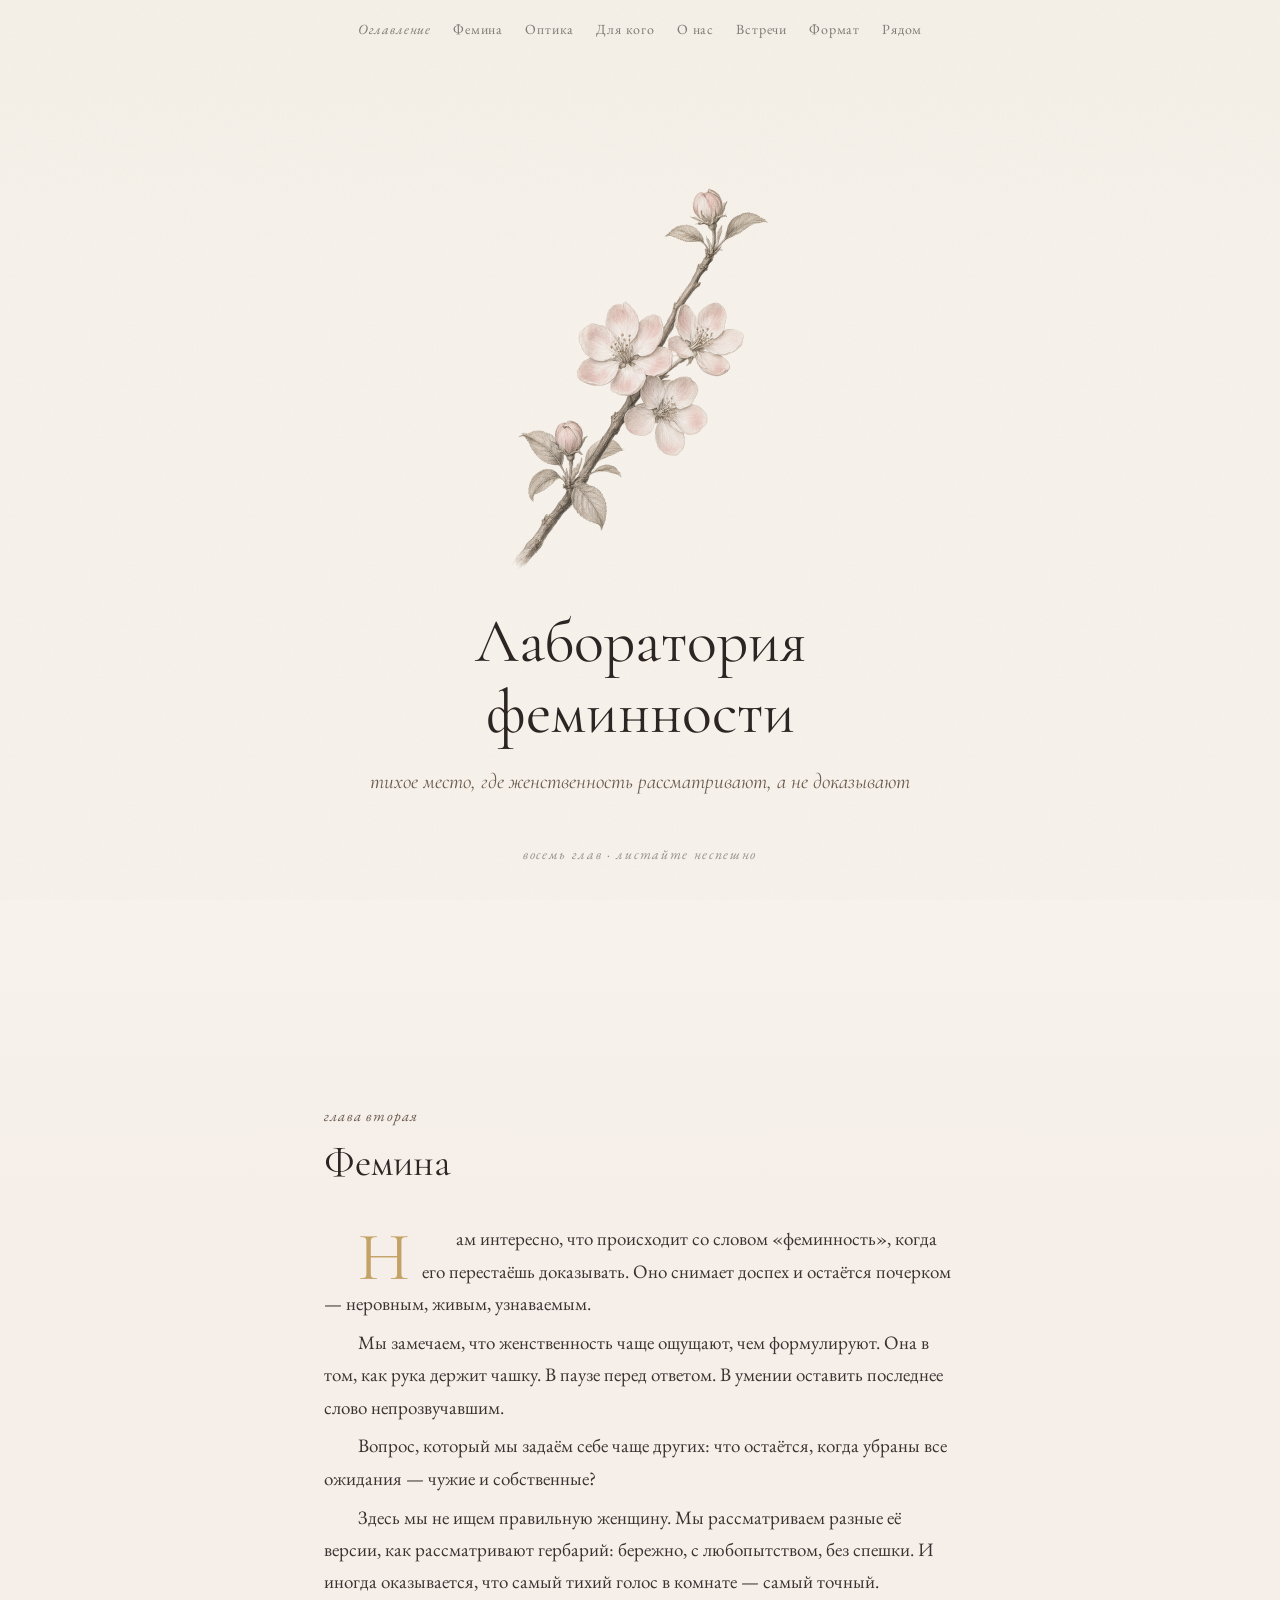
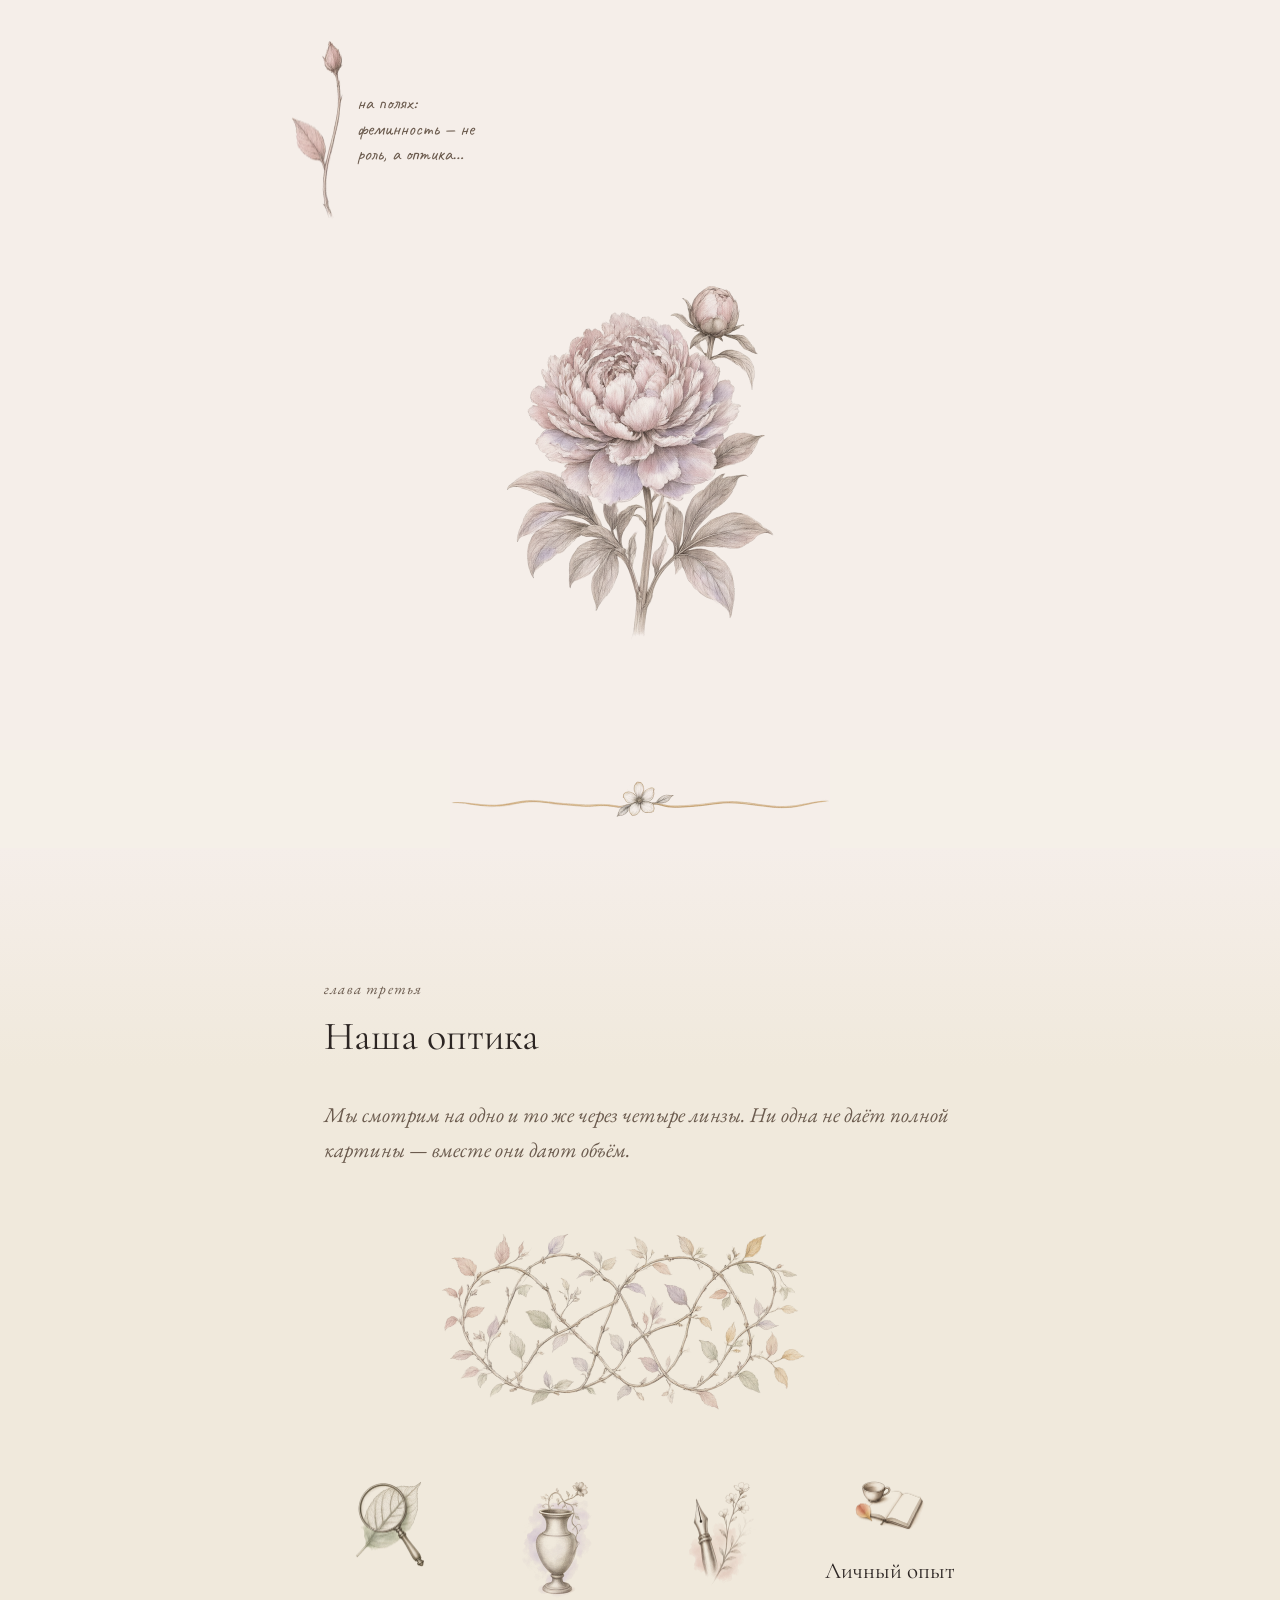
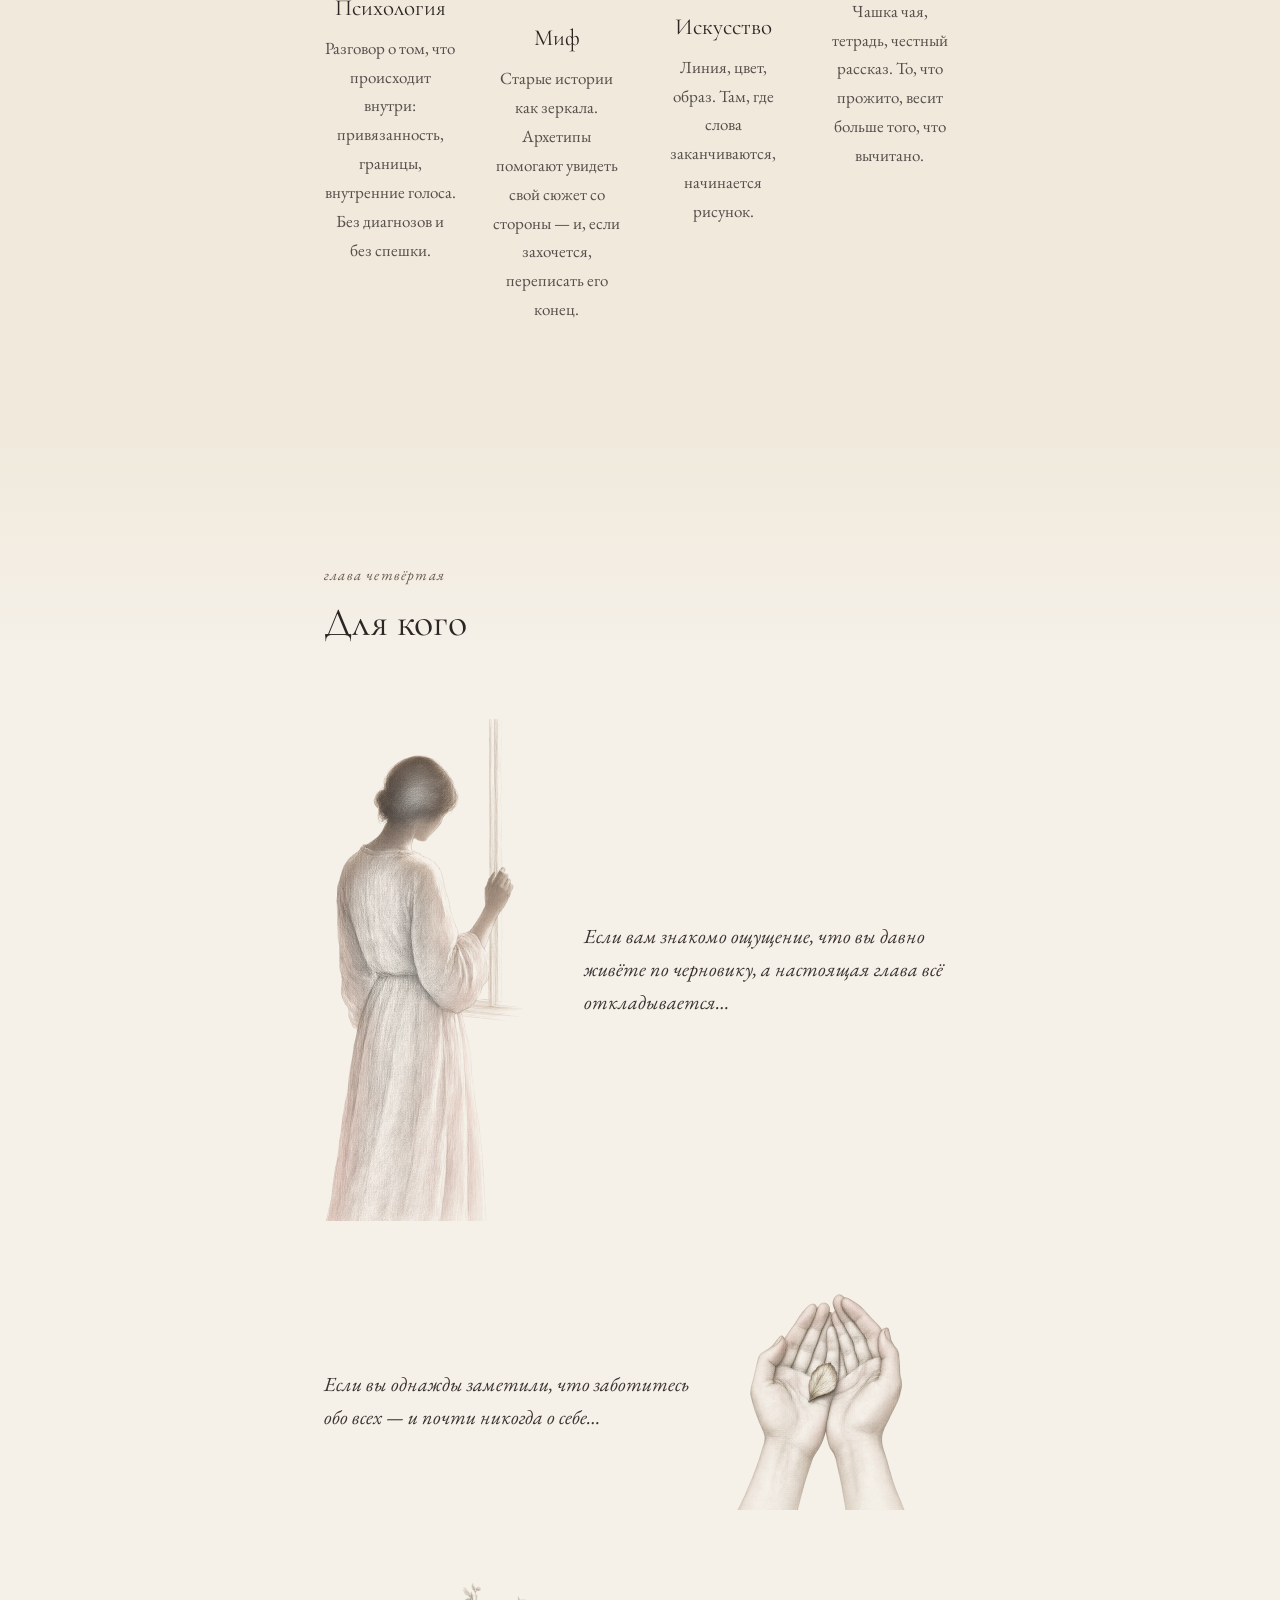
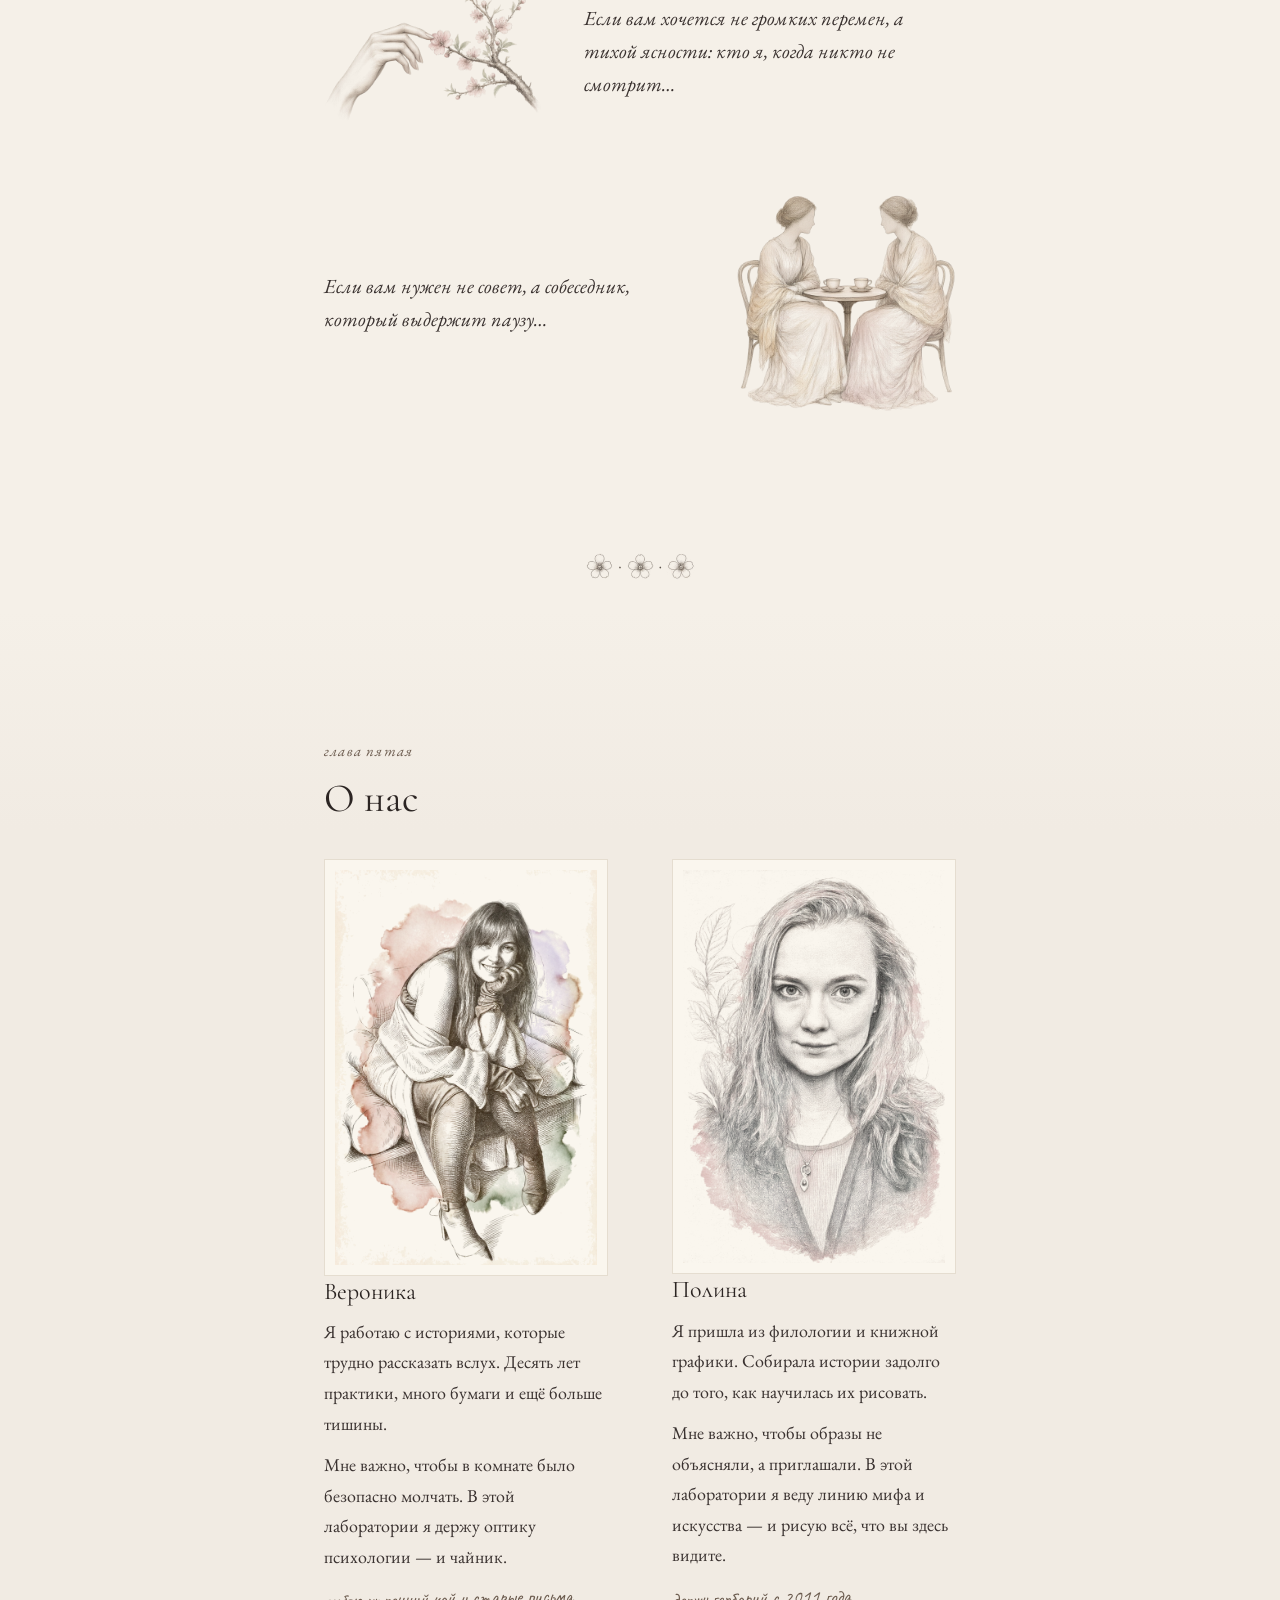
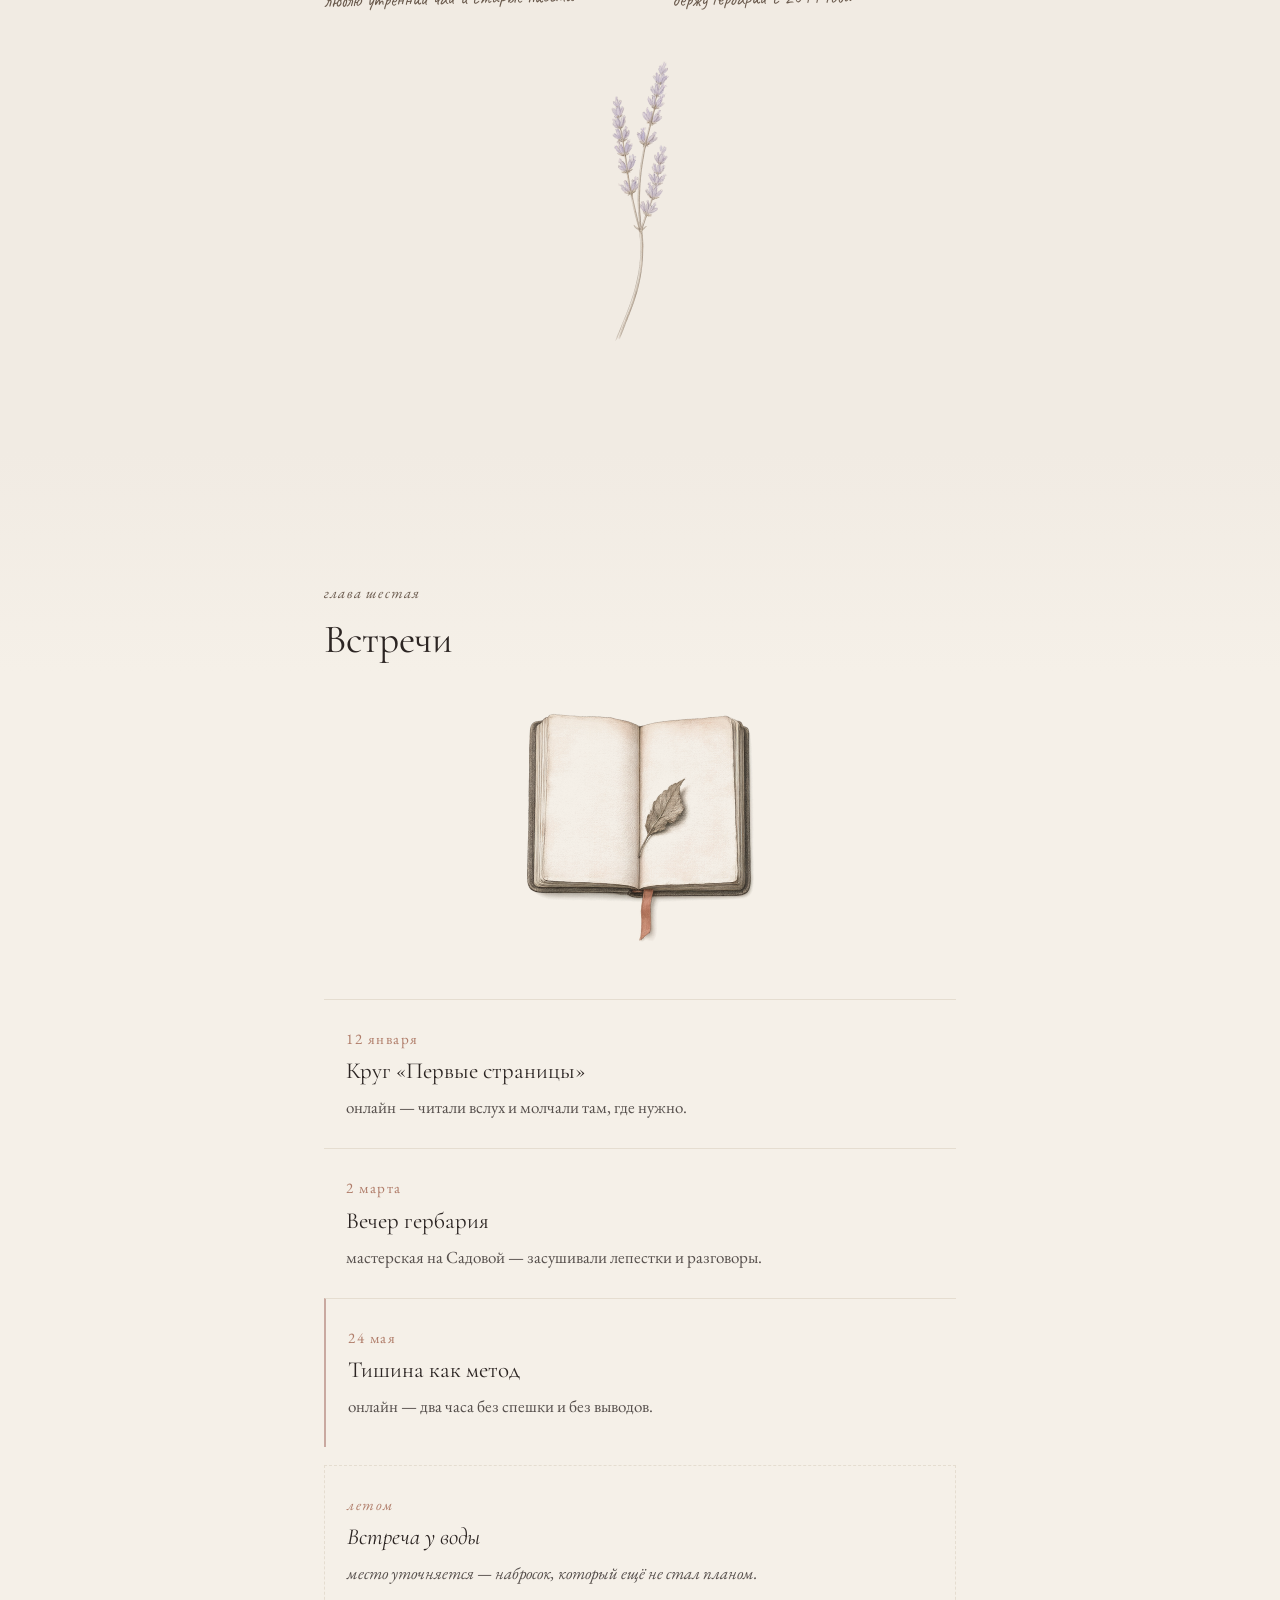
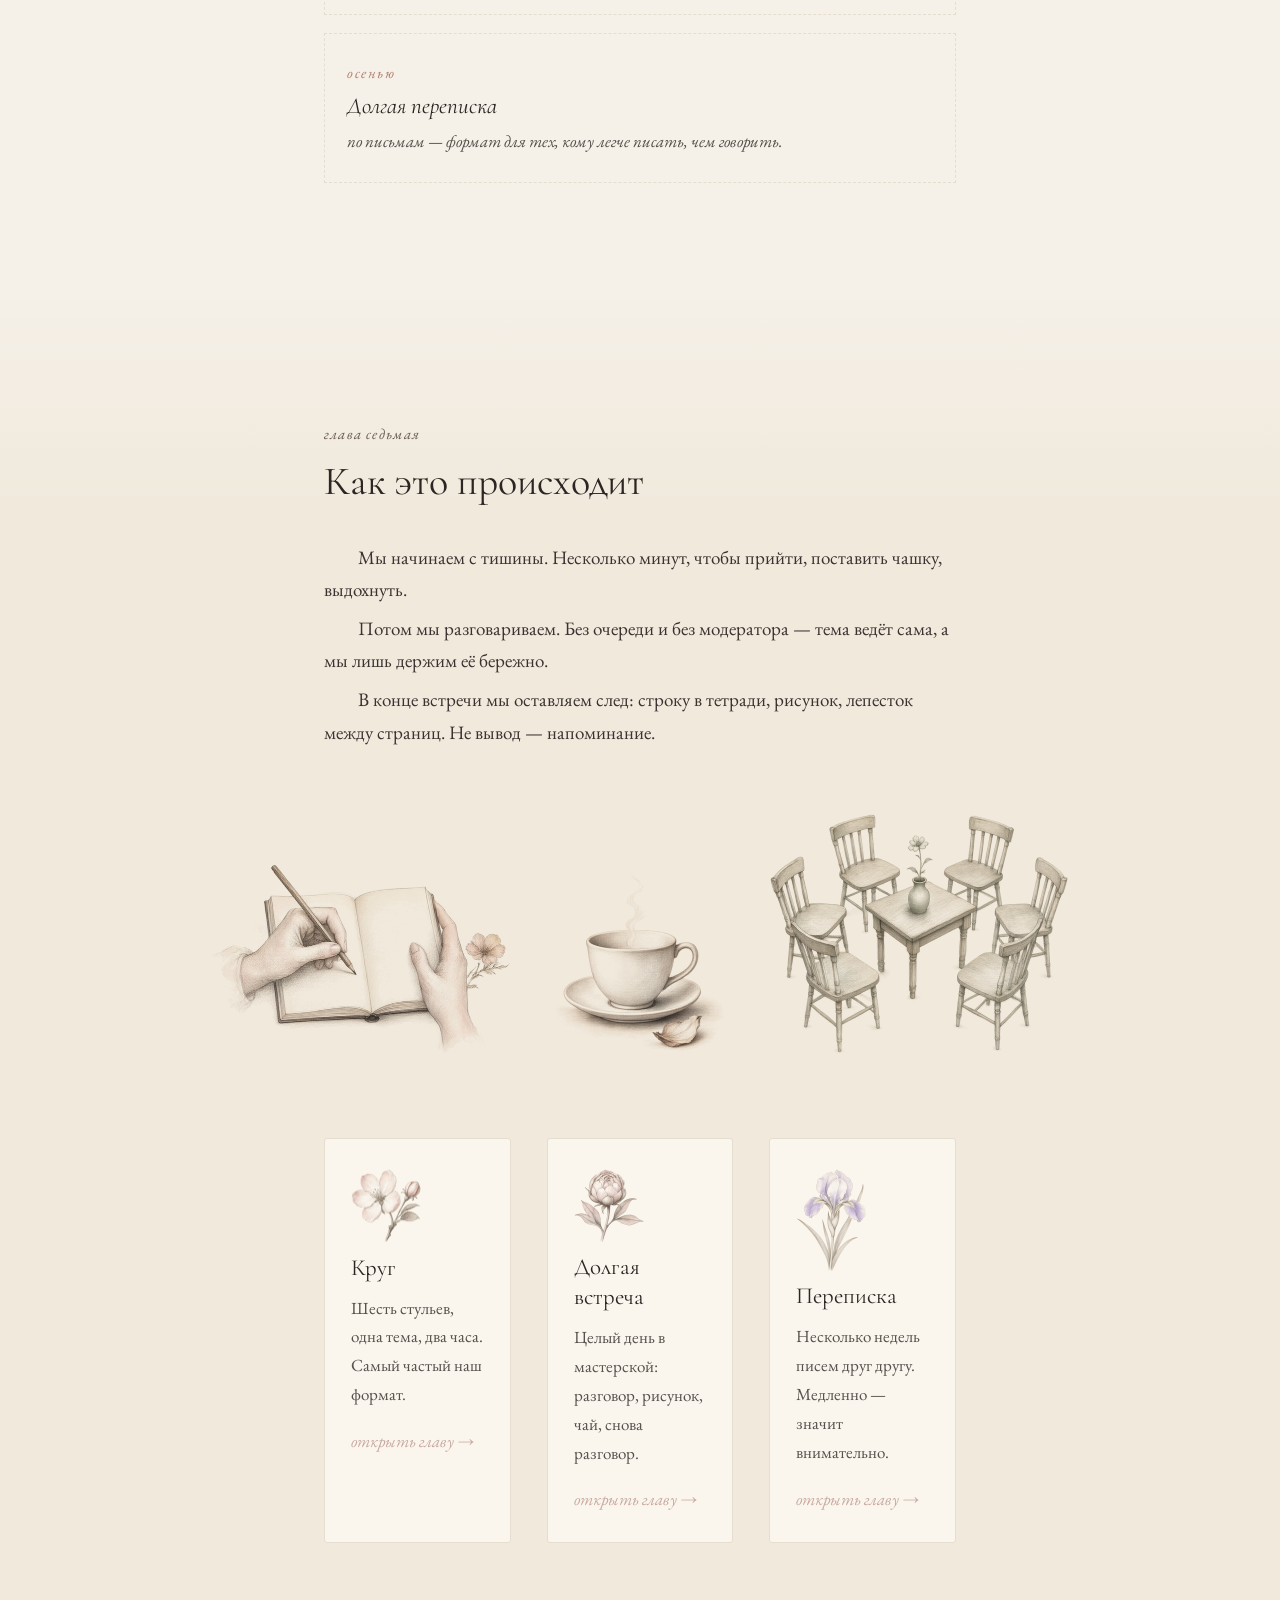
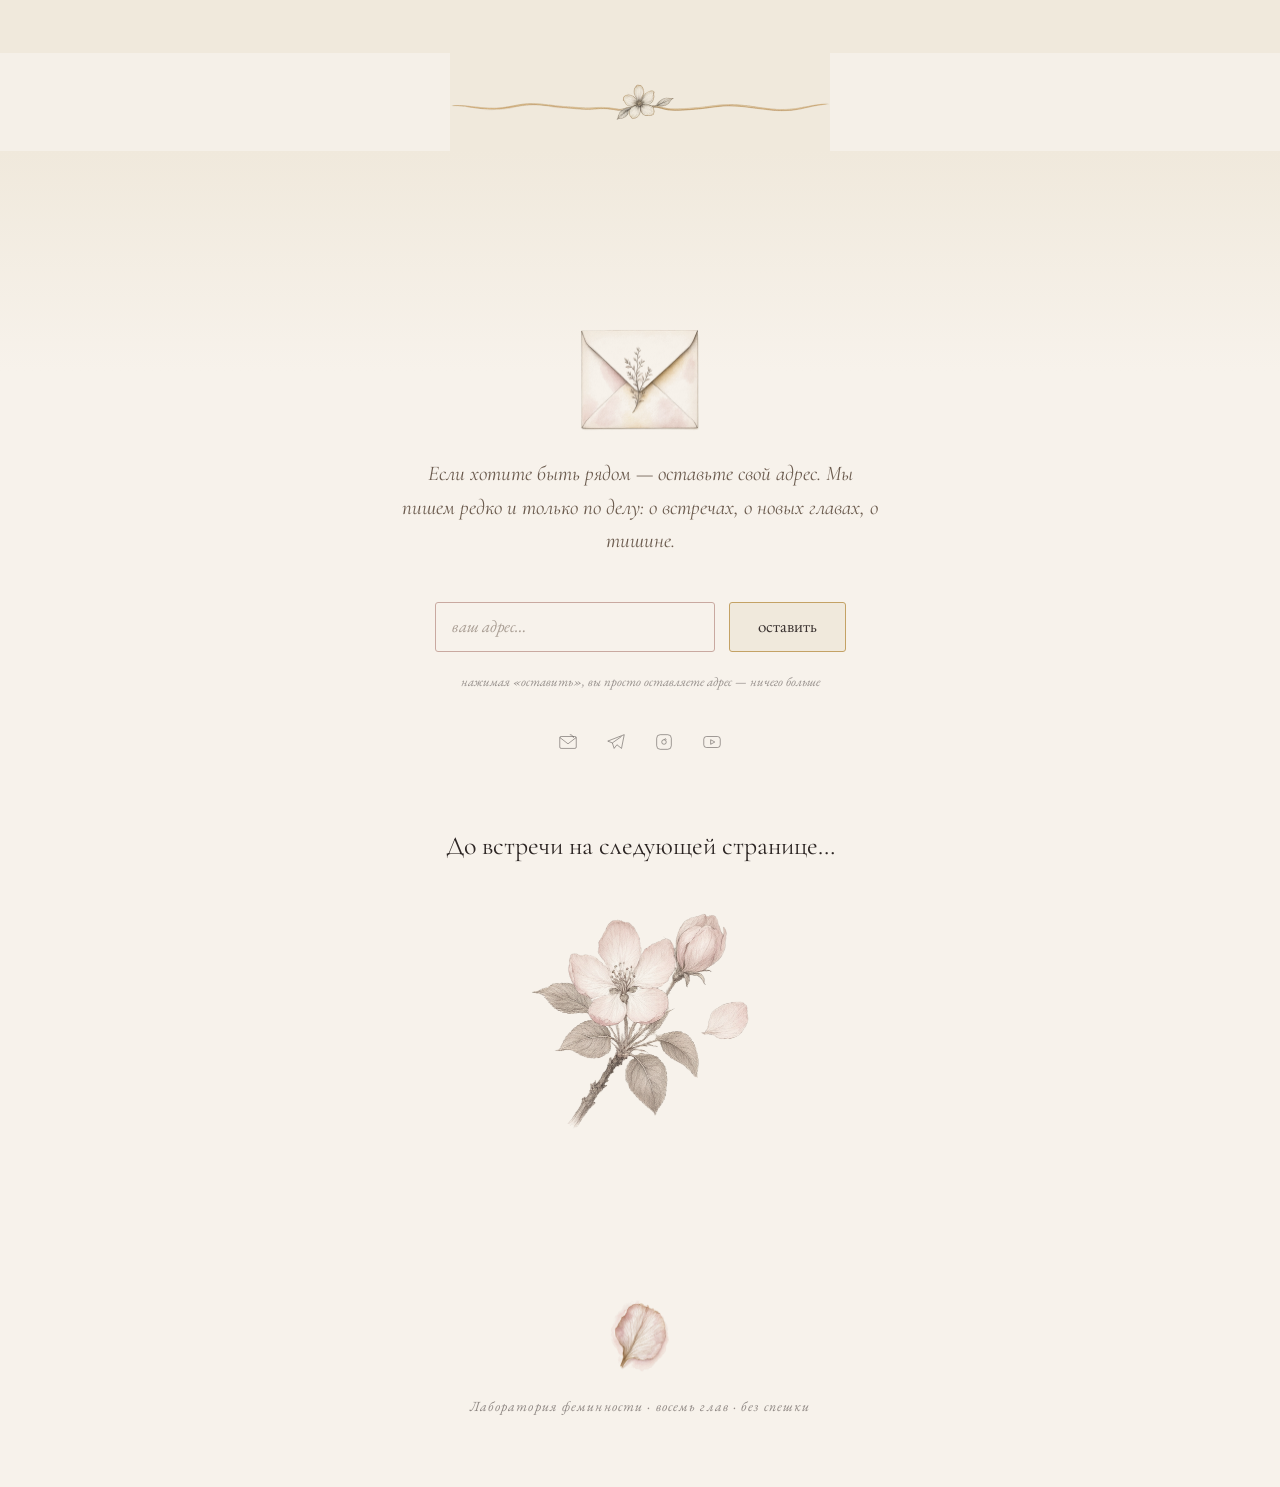
==== commit 72cb40e1: "v2 site" ====
--- a/site/index.html
+++ b/site/index.html
@@ -127,15 +127,15 @@
     <h2 class="reveal">О нас</h2>
     <div class="portraits">
       <article class="portrait reveal">
-        <img src="assets/img/d2-figure.webp" alt="женская фигура с ветвью пиона, гравюра" width="215" height="428">
-        <h3>Анна</h3>
+        <img src="assets/img/p1-veronika.webp" alt="вероника — карандашный портрет с акварельными потёками" width="284" height="428">
+        <h3>Вероника</h3>
         <p>Я работаю с историями, которые трудно рассказать вслух. Десять лет практики, много бумаги и ещё больше тишины.</p>
         <p>Мне важно, чтобы в комнате было безопасно молчать. В этой лаборатории я держу оптику психологии — и чайник.</p>
         <span class="hand">люблю утренний чай и старые письма</span>
       </article>
       <article class="portrait reveal">
-        <img src="assets/img/f4-shawl.webp" alt="фигура в шали, сидящая спиной, гравюра" width="200" height="367">
-        <h3>Мария</h3>
+        <img src="assets/img/p2-polina.webp" alt="полина — карандашный портрет с ветвью и акварельными потёками" width="284" height="427">
+        <h3>Полина</h3>
         <p>Я пришла из филологии и книжной графики. Собирала истории задолго до того, как научилась их рисовать.</p>
         <p>Мне важно, чтобы образы не объясняли, а приглашали. В этой лаборатории я веду линию мифа и искусства — и рисую всё, что вы здесь видите.</p>
         <span class="hand">держу гербарий с 2011 года</span>
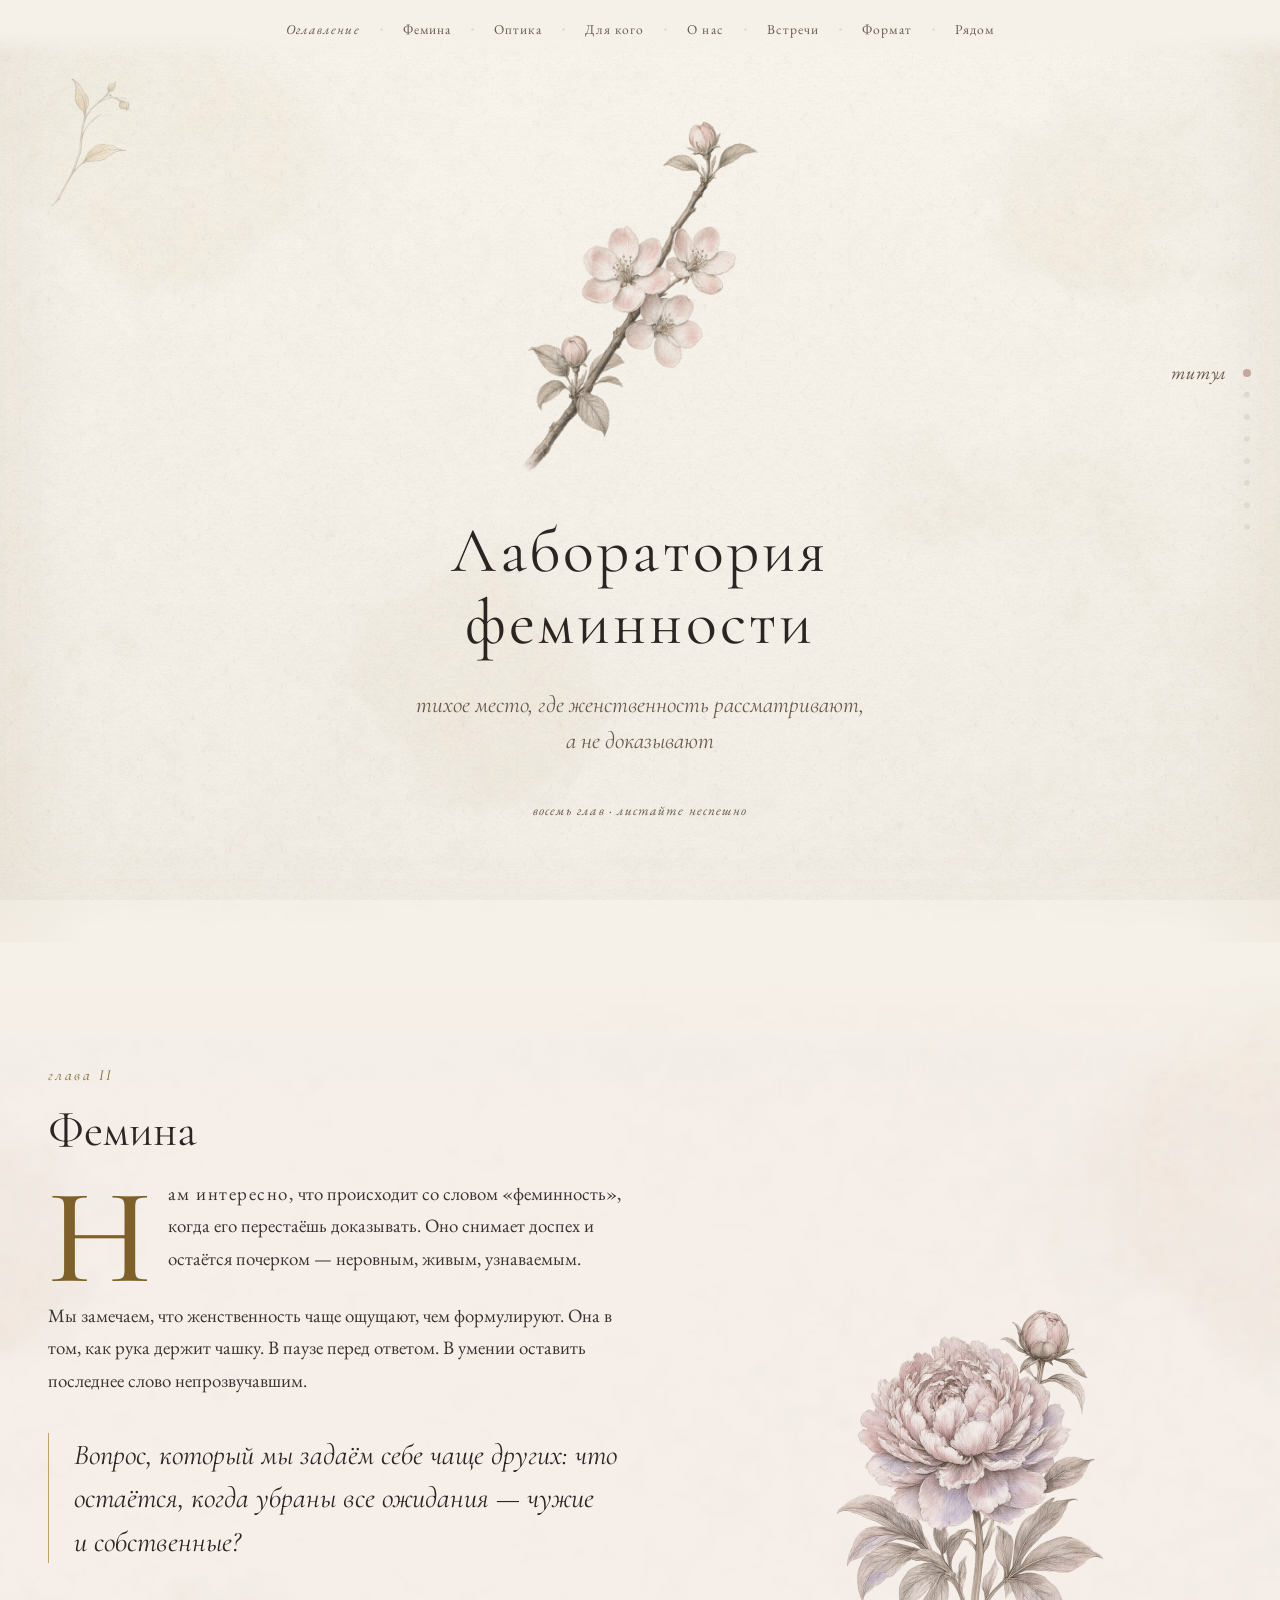
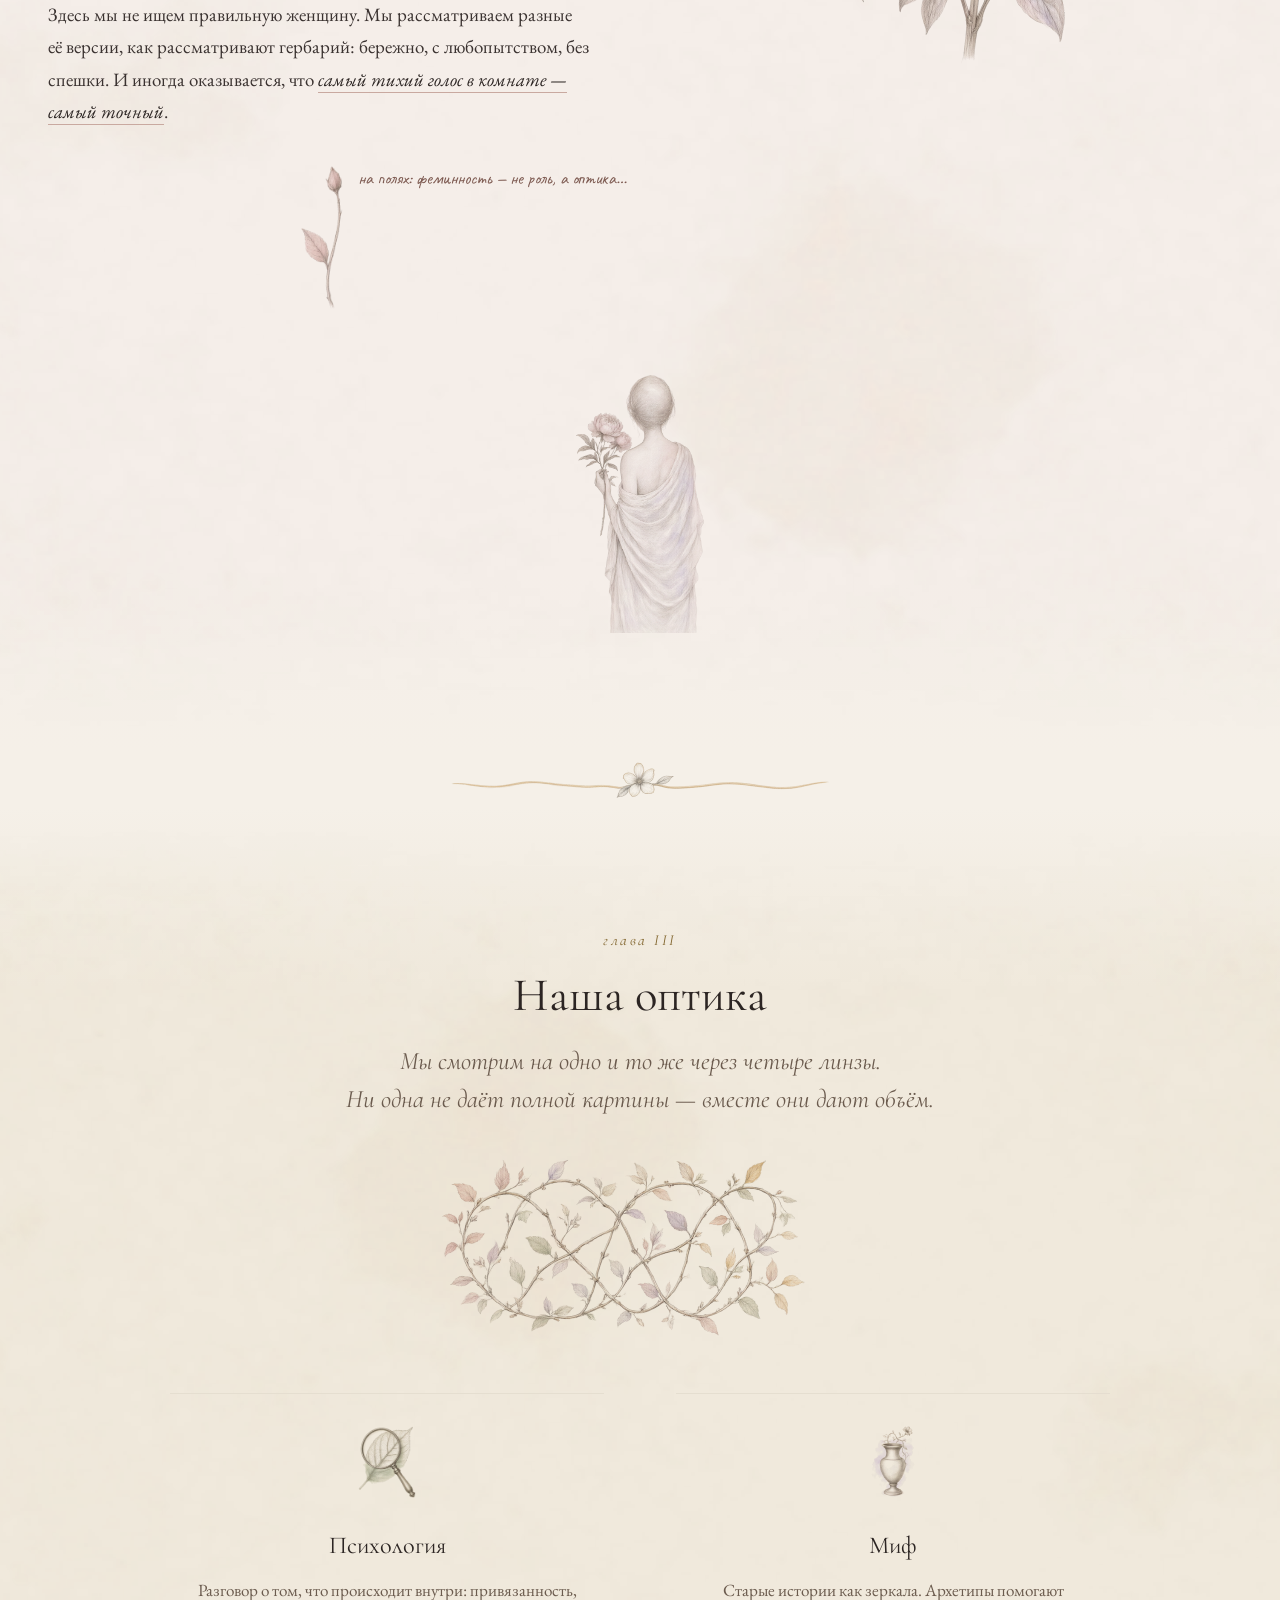
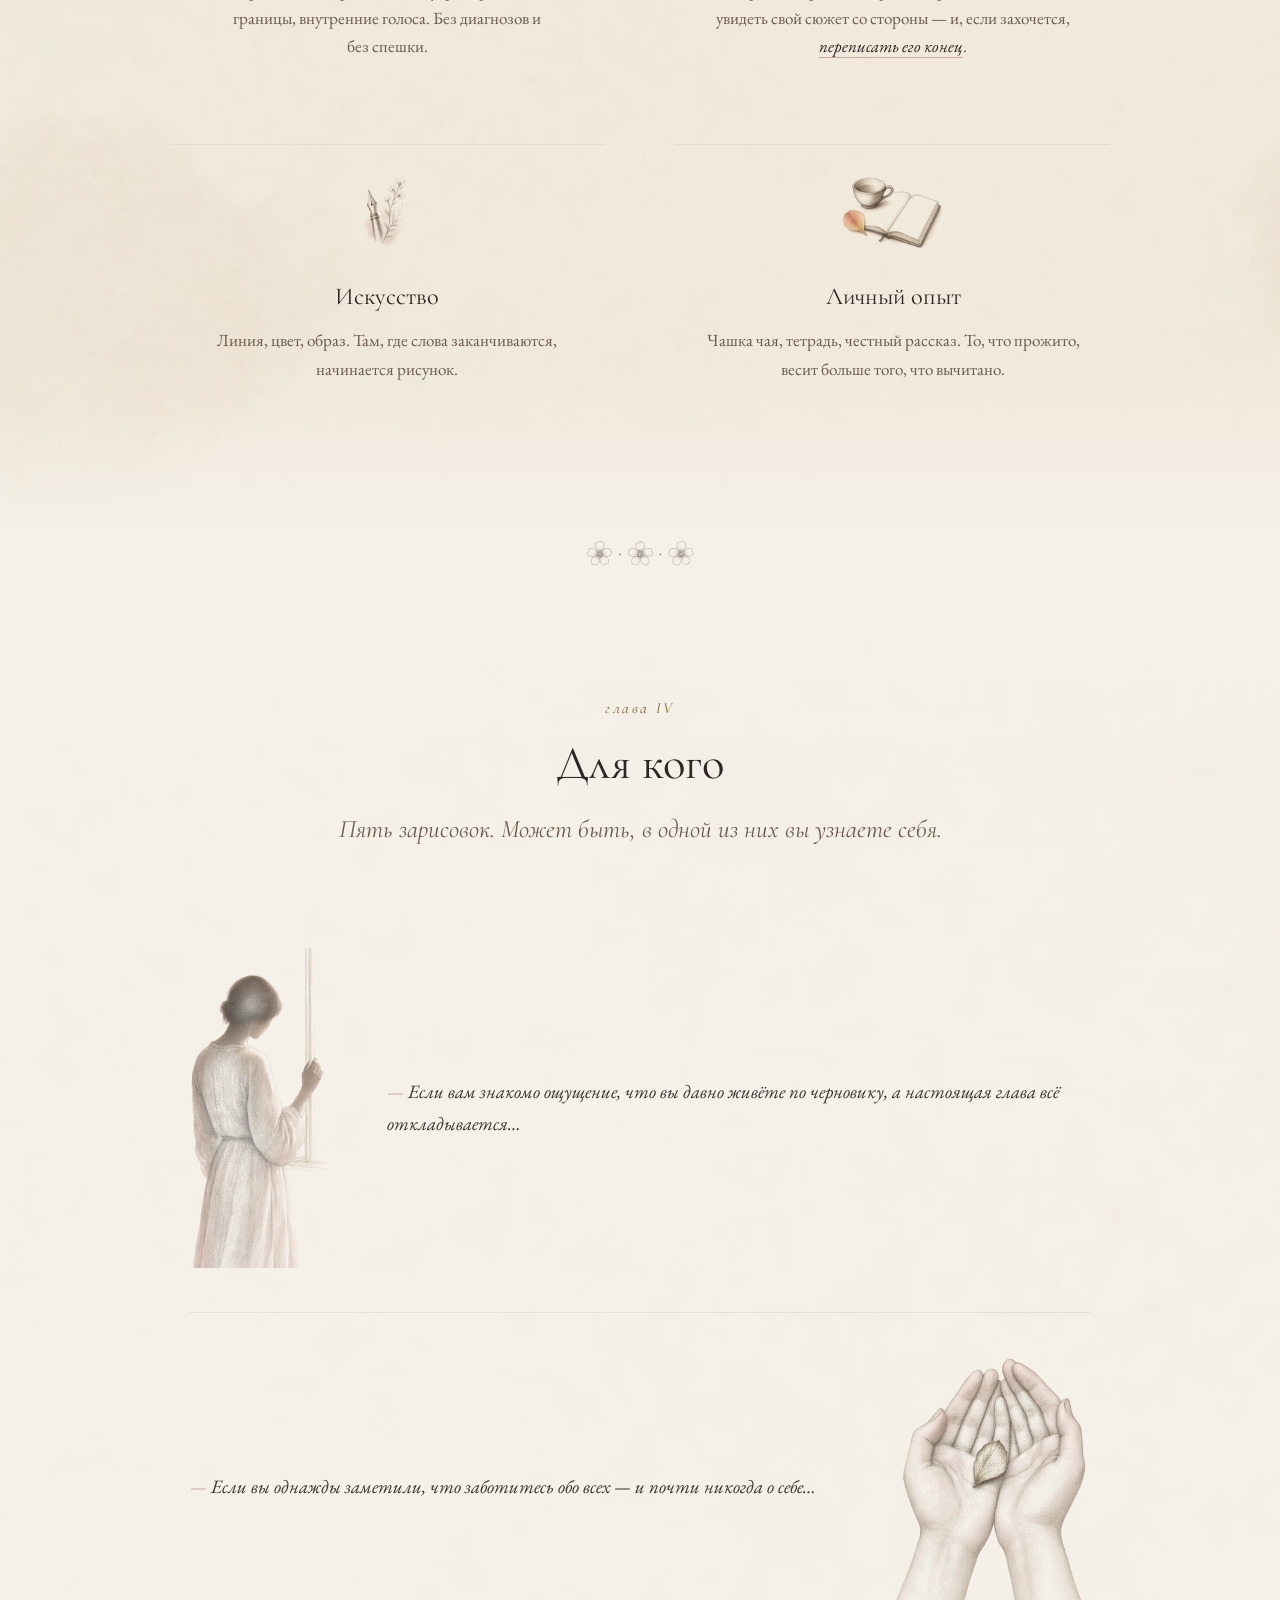
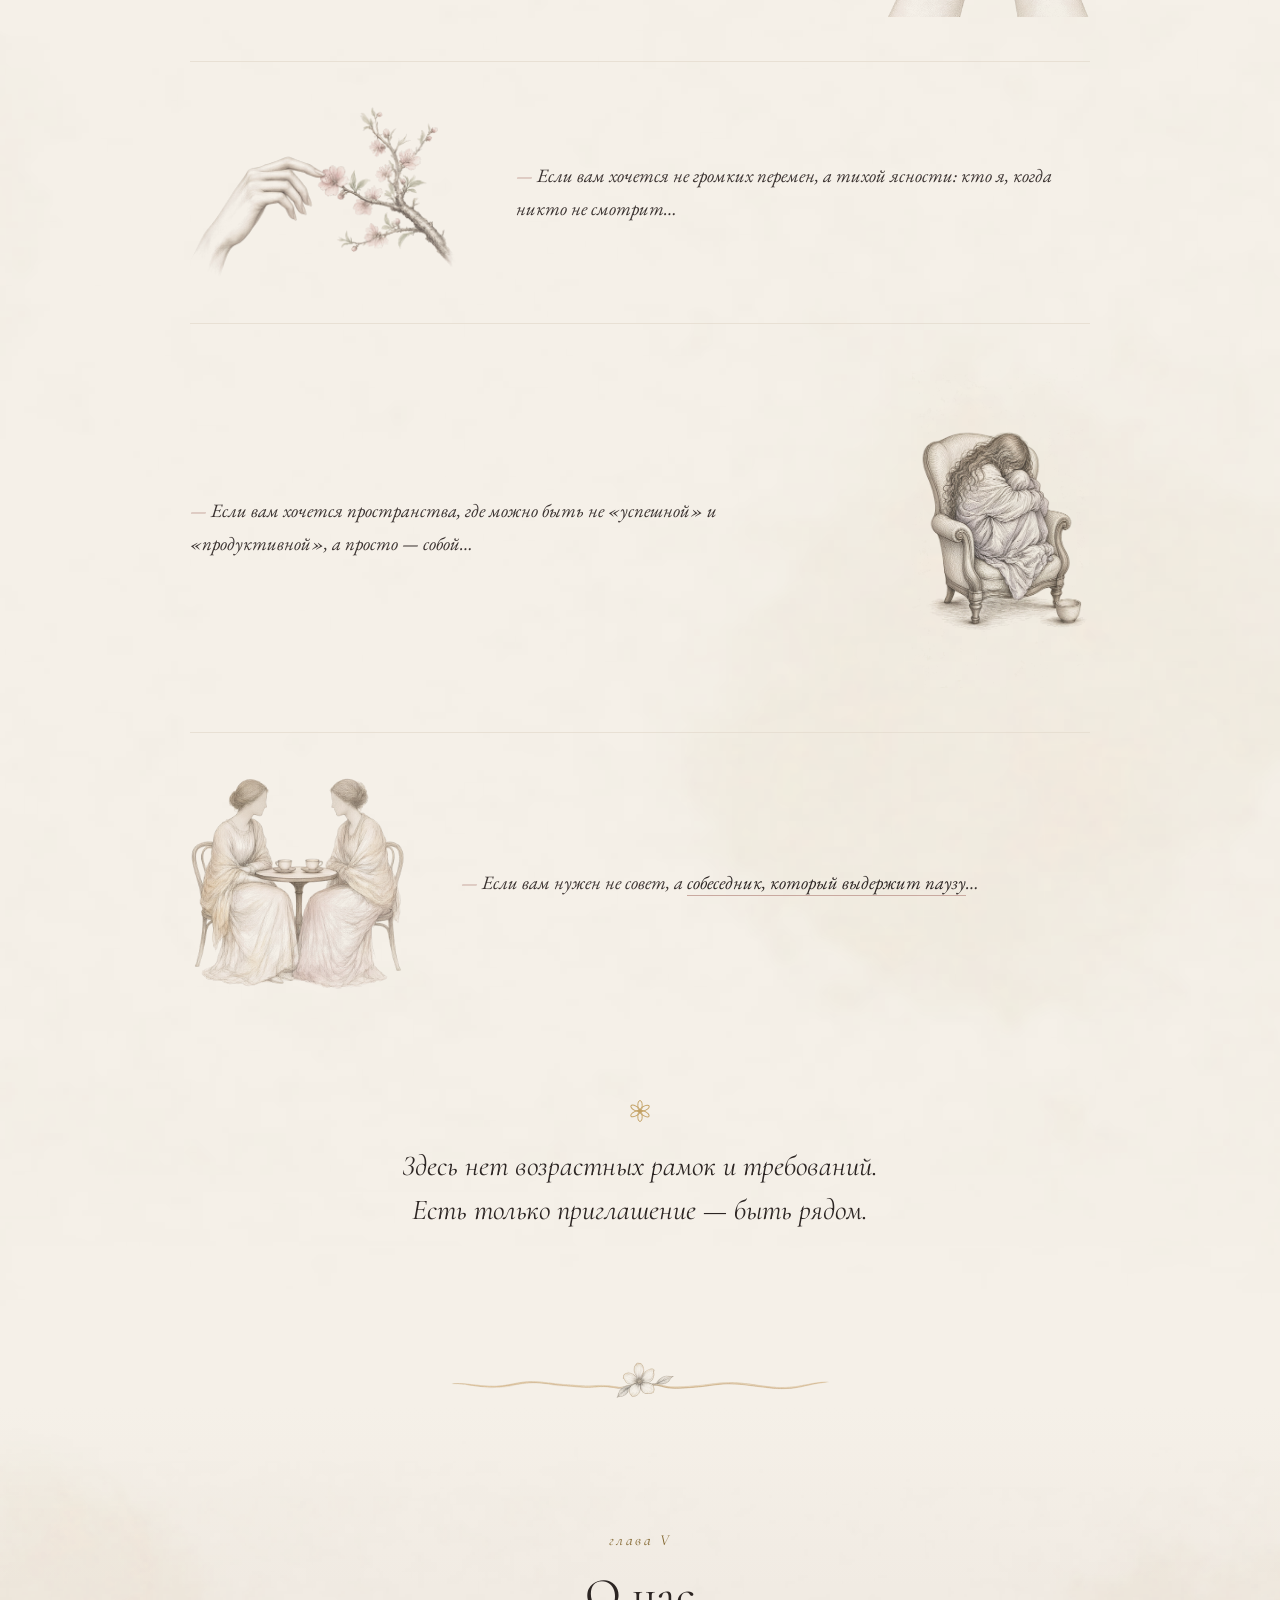
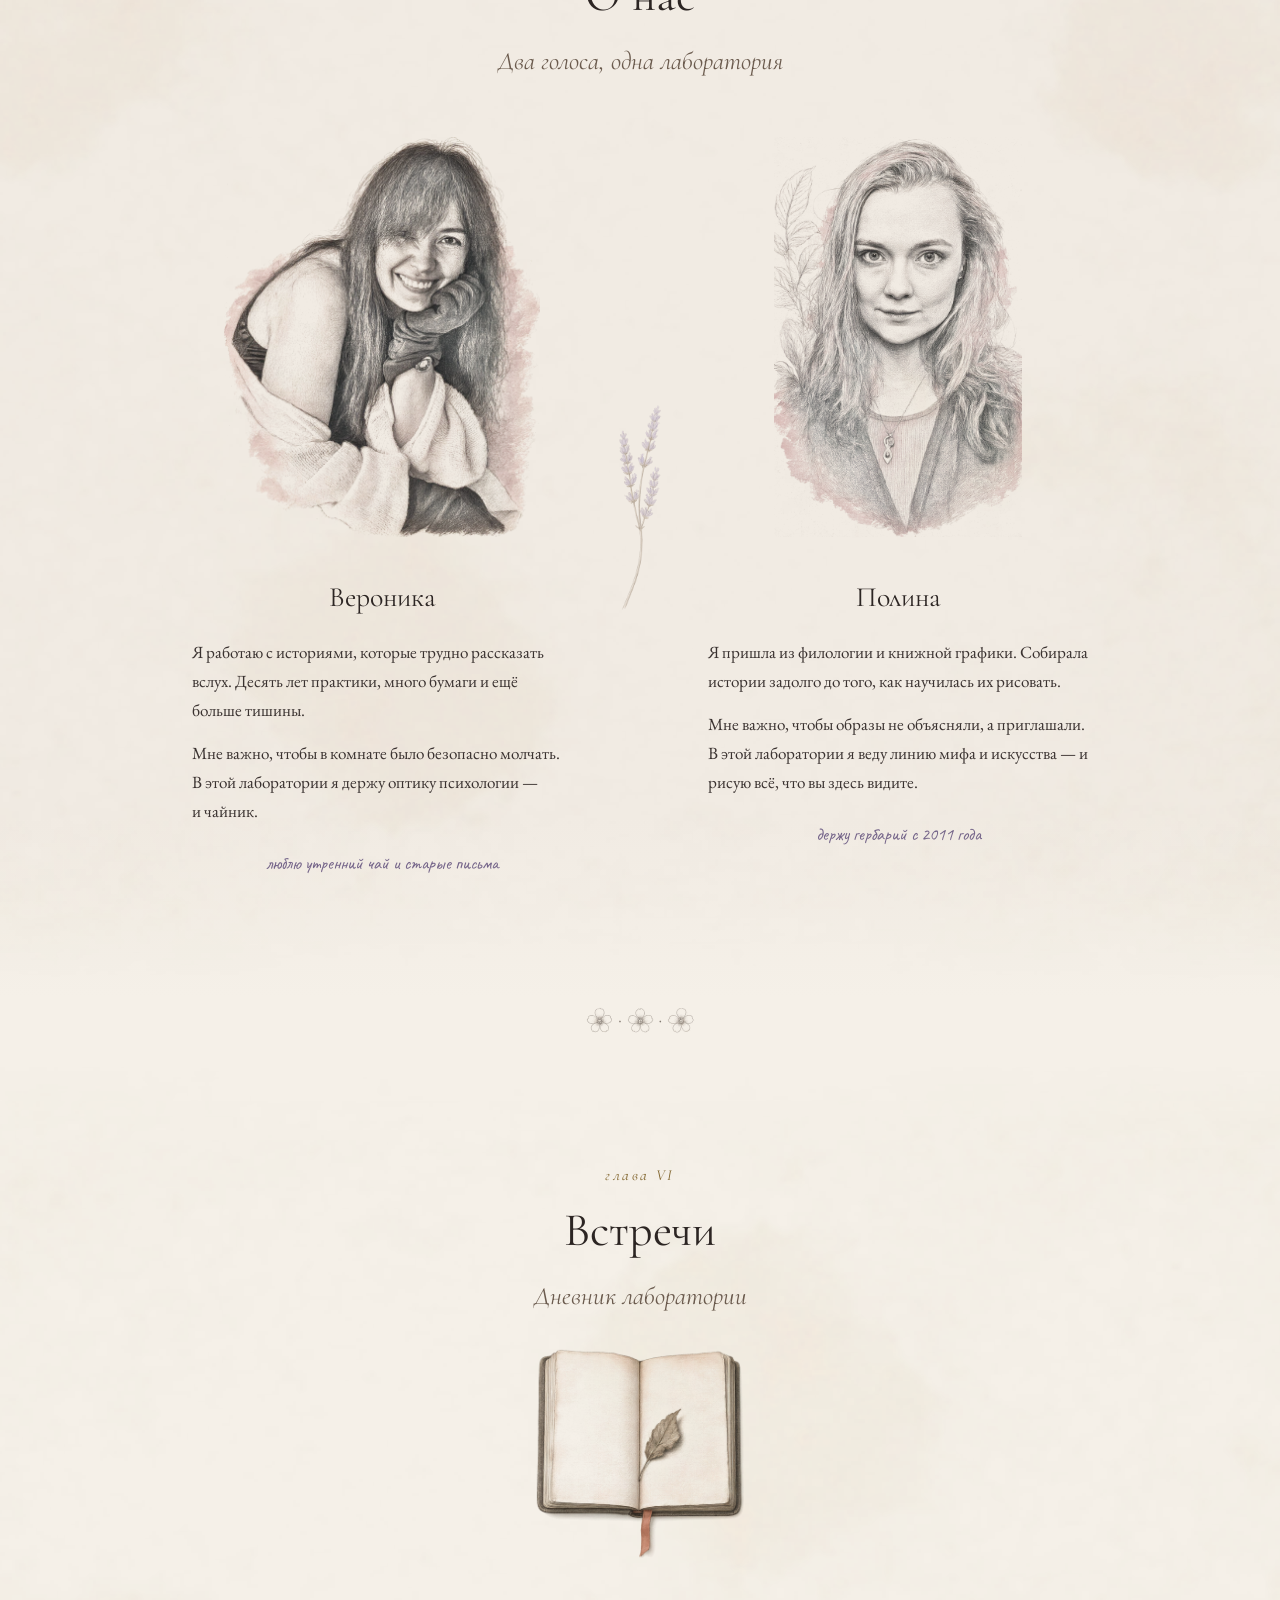
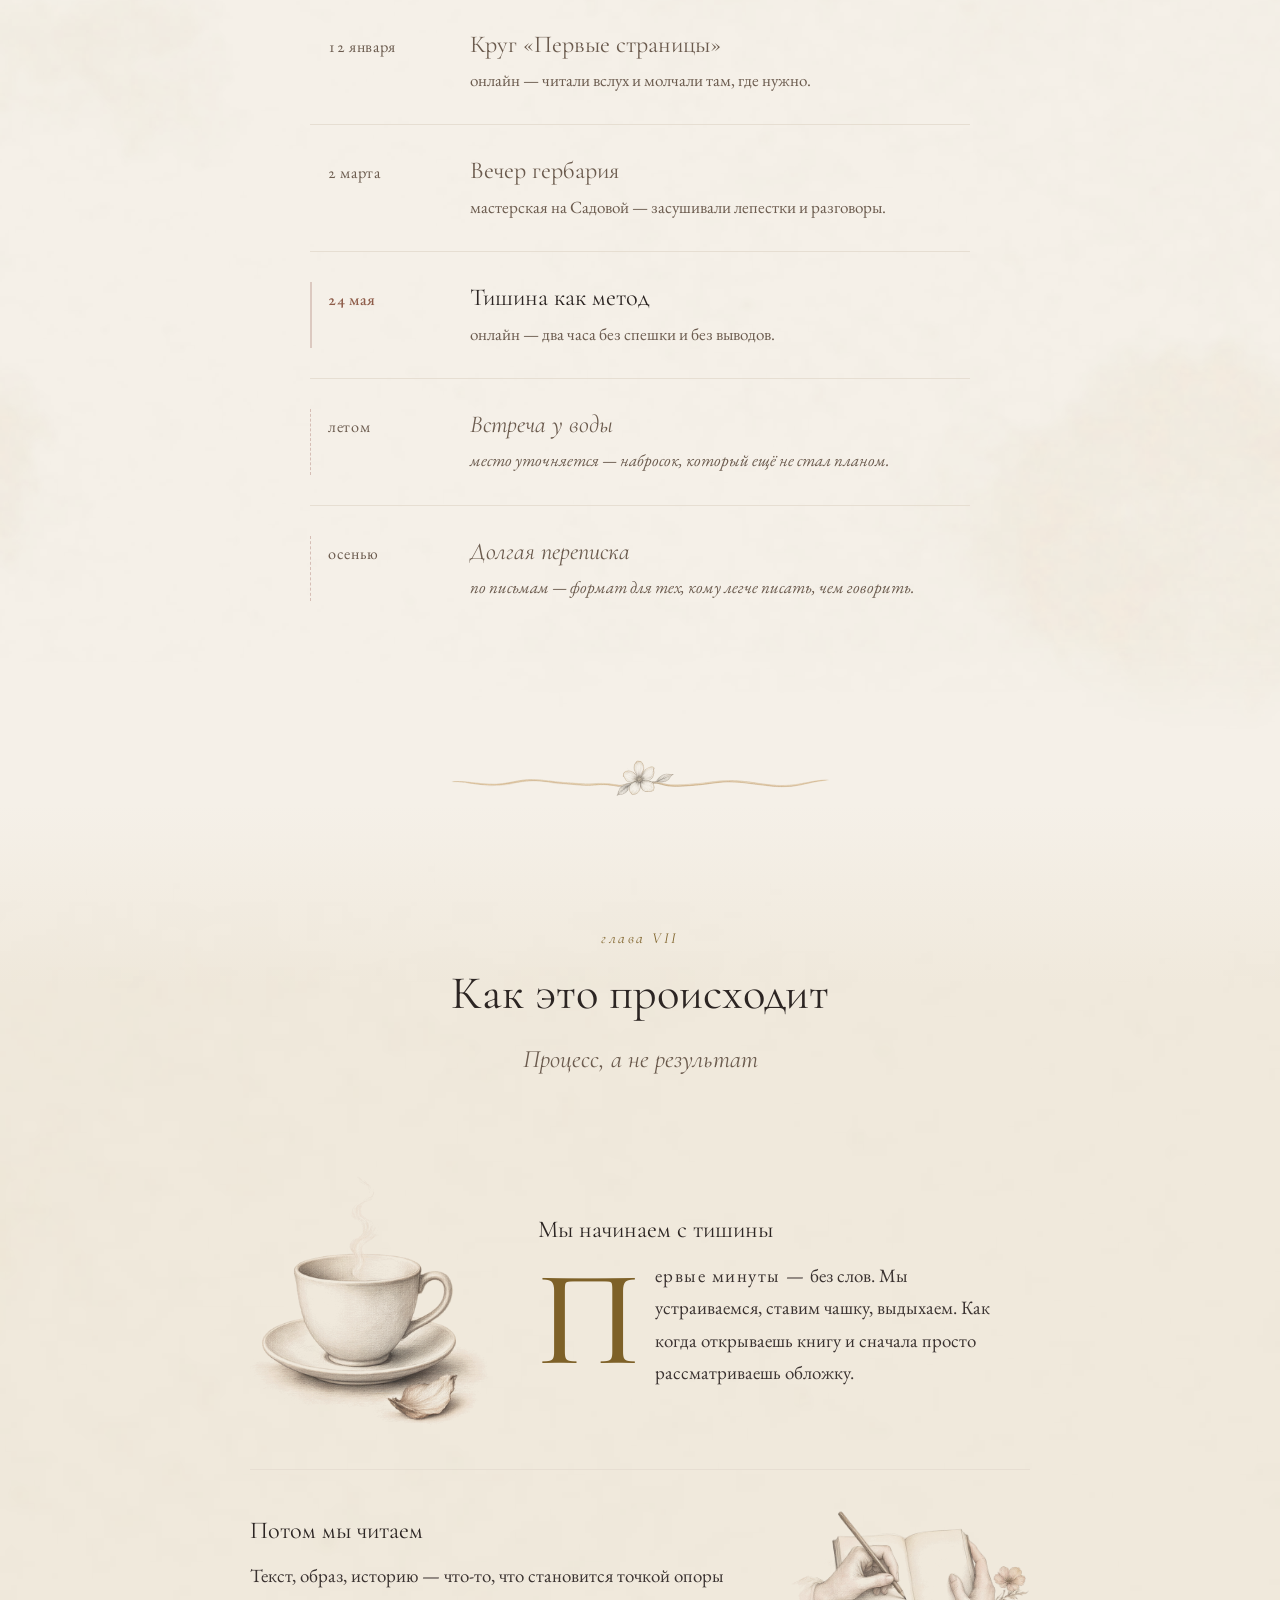
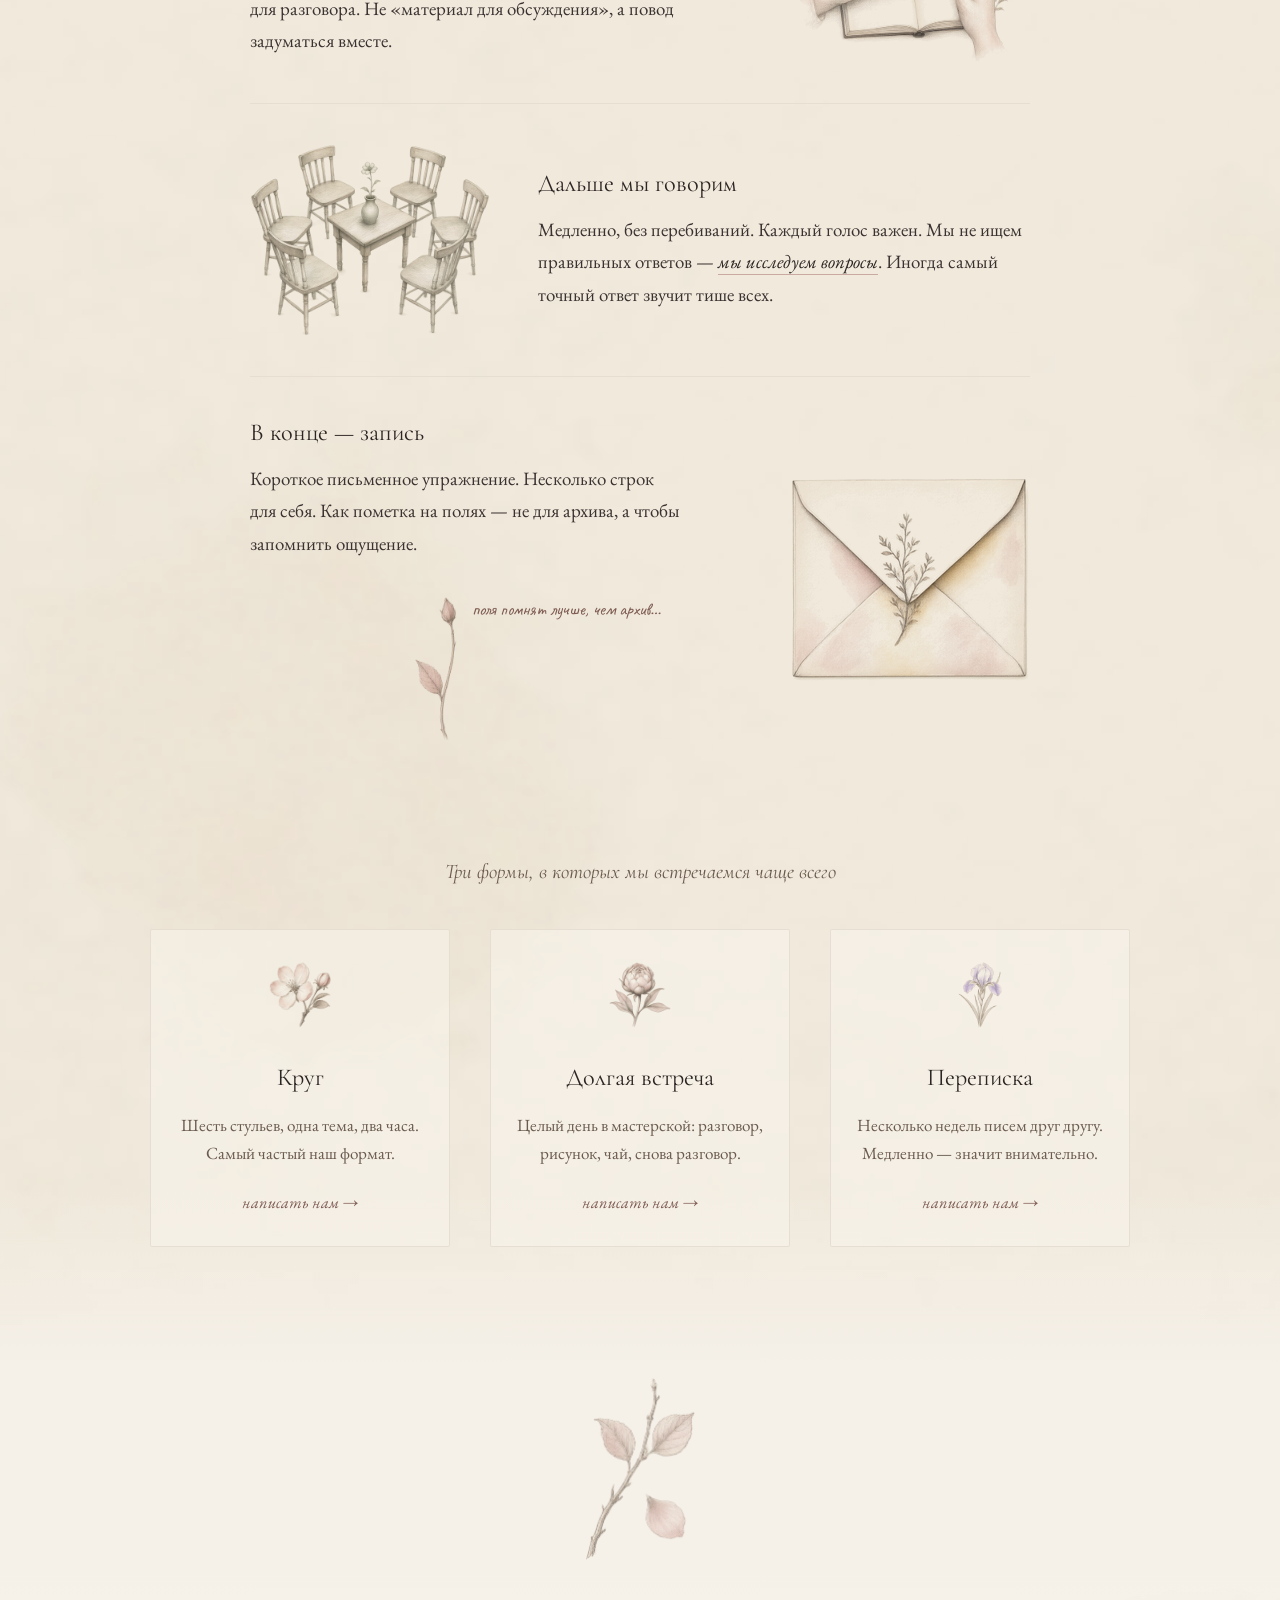
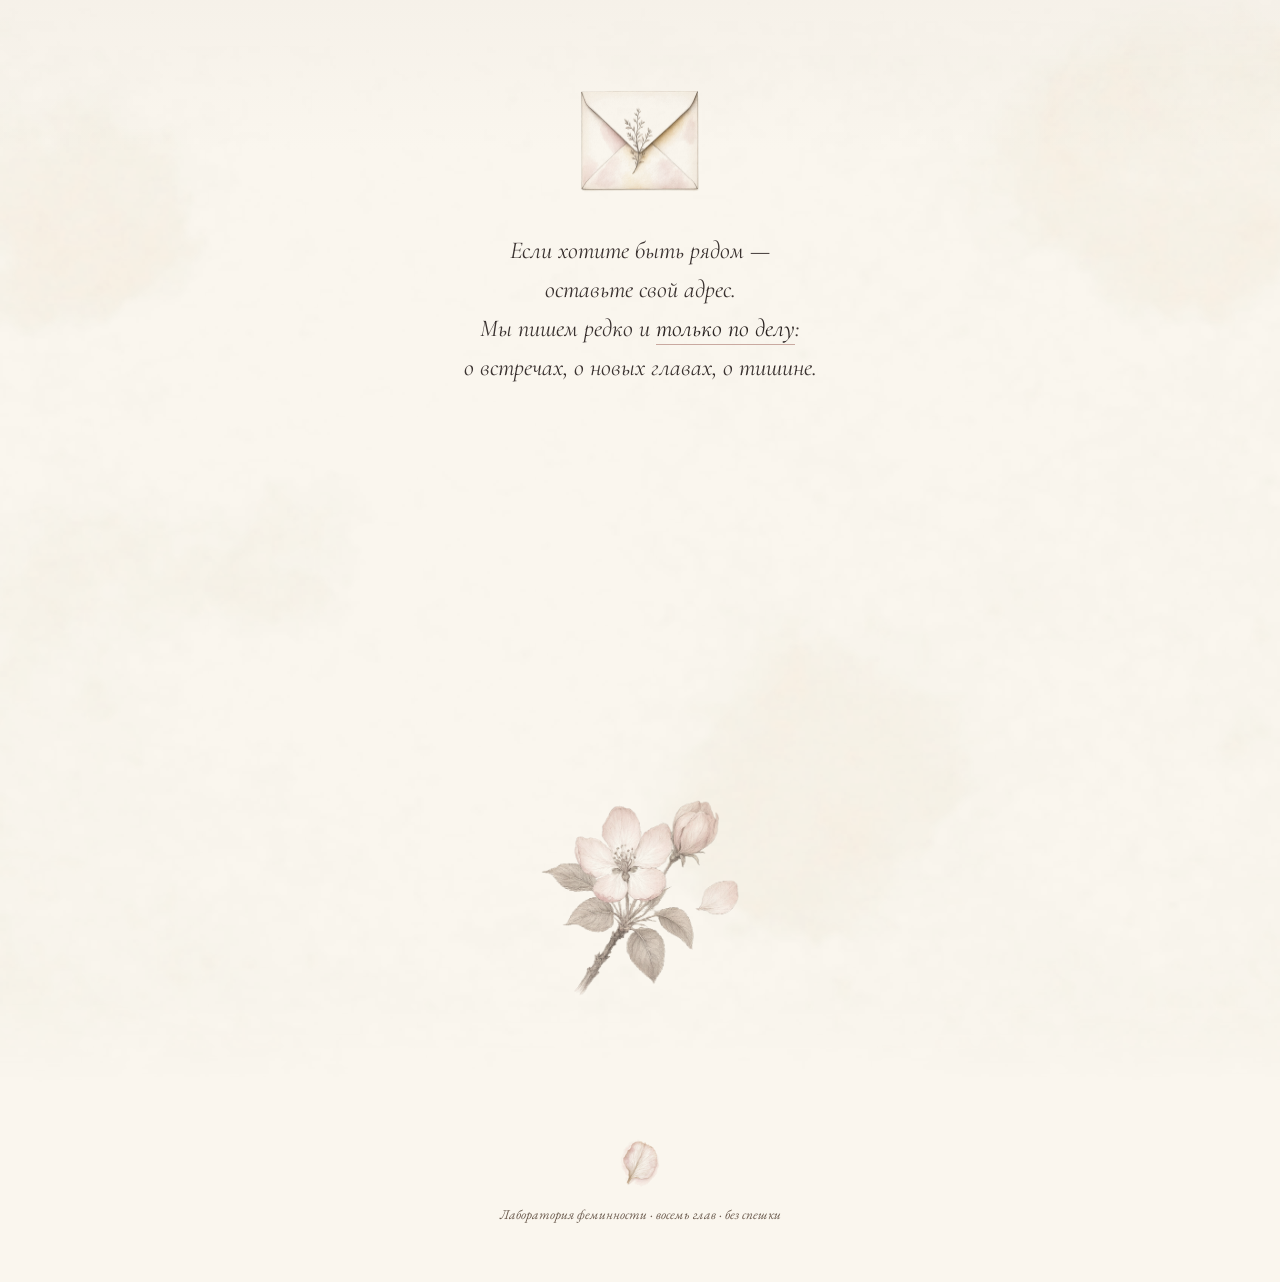
==== commit 5ce278a3: "cleanup" ====
--- a/site/index.html
+++ b/site/index.html
@@ -1,256 +1,425 @@
 <!DOCTYPE html>
-<html lang="ru">
+<html lang="ru" class="no-js">
 <head>
-<meta charset="utf-8">
-<meta name="viewport" content="width=device-width, initial-scale=1">
+<meta charset="UTF-8">
+<meta name="viewport" content="width=device-width, initial-scale=1.0">
 <title>Лаборатория феминности — тихое место, где женственность рассматривают</title>
 <meta name="description" content="Лаборатория феминности — восемь глав о женственности: психология, миф, искусство и личный опыт. Встречи, круги, переписка. Листайте неспешно.">
 <link rel="icon" type="image/png" href="assets/img/favicon.png">
+<meta property="og:type" content="website">
+<meta property="og:title" content="Лаборатория феминности">
+<meta property="og:description" content="Восемь глав о женственности: психология, миф, искусство и личный опыт. Без спешки и без доказательств.">
+<!-- при публикации заменить на абсолютный URL: og:image не работает относительным -->
+<meta property="og:image" content="assets/img/og-cover.jpg">
+<meta property="og:locale" content="ru_RU">
+<meta name="twitter:card" content="summary_large_image">
 <link rel="preconnect" href="https://fonts.googleapis.com">
 <link rel="preconnect" href="https://fonts.gstatic.com" crossorigin>
-<link href="https://fonts.googleapis.com/css2?family=Cormorant+Garamond:ital,wght@0,300;0,400;0,500;1,400&family=EB+Garamond:ital,wght@0,400;0,500;1,400&family=Caveat:wght@400;500&display=swap" rel="stylesheet">
+<link href="https://fonts.googleapis.com/css2?family=Cormorant+Garamond:ital,wght@0,300;0,400;0,500;1,300;1,400&family=EB+Garamond:ital,wght@0,400;0,500;1,400;1,500&family=Caveat:wght@400;500&display=swap" rel="stylesheet">
 <link rel="stylesheet" href="styles.css">
 </head>
 <body>
 
-<header class="toc reveal">
-  <button class="burger" aria-label="оглавление" aria-expanded="false"><span></span><span></span><span></span></button>
-  <nav aria-label="оглавление">
-    <span class="toc-word">Оглавление</span>
-    <a href="#femina">Фемина</a>
-    <a href="#optika">Оптика</a>
-    <a href="#dlya-kogo">Для кого</a>
-    <a href="#o-nas">О нас</a>
-    <a href="#vstrechi">Встречи</a>
-    <a href="#format">Формат</a>
-    <a href="#ryadom">Рядом</a>
-  </nav>
-</header>
-
-<main>
-
-<!-- ── глава 01 · титул ─────────────────────────────── -->
-<section id="titul" class="s1">
-  <div class="col title-block">
-    <img class="reveal art" src="assets/img/c1-title.webp" alt="ветвь цветущей яблони, гравюра" width="260" height="385">
-    <h1 class="reveal">Лаборатория<br>феминности</h1>
-    <p class="subtitle reveal">тихое место, где женственность рассматривают, а не доказывают</p>
-    <p class="folio reveal">восемь глав · листайте неспешно</p>
-  </div>
-</section>
-
-<!-- ── глава 02 · фемина ────────────────────────────── -->
-<section id="femina" class="s2">
-  <div class="col">
-    <p class="chapter reveal">глава вторая</p>
-    <h2 class="reveal">Фемина</h2>
-    <div class="prose">
-      <p class="dropcap reveal">Нам интересно, что происходит со словом «феминность», когда его перестаёшь доказывать. Оно снимает доспех и остаётся почерком — неровным, живым, узнаваемым.</p>
-      <p class="reveal">Мы замечаем, что женственность чаще ощущают, чем формулируют. Она в том, как рука держит чашку. В паузе перед ответом. В умении оставить последнее слово непрозвучавшим.</p>
-      <p class="reveal">Вопрос, который мы задаём себе чаще других: что остаётся, когда убраны все ожидания — чужие и собственные?</p>
-      <p class="reveal">Здесь мы не ищем правильную женщину. Мы рассматриваем разные её версии, как рассматривают гербарий: бережно, с любопытством, без спешки. И иногда оказывается, что самый тихий голос в комнате — самый точный.</p>
-    </div>
-    <aside class="marginal reveal">
-      <img src="assets/img/b7-marginal.webp" alt="" width="55" height="181">
-      <span>на полях: феминность — не роль, а оптика…</span>
-    </aside>
-    <img class="reveal art wide" src="assets/img/d1-peon.webp" alt="пион в полном цвету, ботаническая гравюра" width="270" height="356">
-  </div>
-</section>
-
-<img class="divider dv-rose reveal" src="assets/img/b1-divider.webp" alt="" width="380" height="38">
-
-<!-- ── глава 03 · оптика ────────────────────────────── -->
-<section id="optika" class="s3">
-  <div class="col">
-    <p class="chapter reveal">глава третья</p>
-    <h2 class="reveal">Наша оптика</h2>
-    <p class="lead reveal">Мы смотрим на одно и то же через четыре линзы. Ни одна не даёт полной картины — вместе они дают объём.</p>
-    <img class="reveal art wide" src="assets/img/e1-braid.webp" alt="четыре тонкие линии, сплетающиеся в узор" width="400" height="179">
-    <div class="lenses">
-      <div class="lens reveal">
-        <img src="assets/img/e2-psy.webp" alt="" width="70" height="86">
-        <h3>Психология</h3>
-        <p>Разговор о том, что происходит внутри: привязанность, границы, внутренние голоса. Без диагнозов и без спешки.</p>
-      </div>
-      <div class="lens reveal">
-        <img src="assets/img/e3-myth.webp" alt="" width="70" height="117">
-        <h3>Миф</h3>
-        <p>Старые истории как зеркала. Архетипы помогают увидеть свой сюжет со стороны — и, если захочется, переписать его конец.</p>
-      </div>
-      <div class="lens reveal">
-        <img src="assets/img/e4-art.webp" alt="" width="70" height="105">
-        <h3>Искусство</h3>
-        <p>Линия, цвет, образ. Там, где слова заканчиваются, начинается рисунок.</p>
-      </div>
-      <div class="lens reveal">
-        <img src="assets/img/e5-life.webp" alt="" width="70" height="49">
-        <h3>Личный опыт</h3>
-        <p>Чашка чая, тетрадь, честный рассказ. То, что прожито, весит больше того, что вычитано.</p>
-      </div>
-    </div>
-  </div>
-</section>
-
-<!-- ── глава 04 · для кого ──────────────────────────── -->
-<section id="dlya-kogo" class="s4">
-  <div class="col">
-    <p class="chapter reveal">глава четвёртая</p>
-    <h2 class="reveal">Для кого</h2>
+<a class="skip-link" href="#main">перейти к содержанию</a>
+
+<!-- ── оглавление ─────────────────────────────────── -->
+<nav class="nav-contents" id="mainNav" aria-label="Оглавление">
+  <span class="nav-word">Оглавление</span>
+  <span class="nav-dot" aria-hidden="true"></span>
+  <a href="#femininity">Фемина</a>
+  <span class="nav-dot" aria-hidden="true"></span>
+  <a href="#optics">Оптика</a>
+  <span class="nav-dot" aria-hidden="true"></span>
+  <a href="#forwhom">Для кого</a>
+  <span class="nav-dot" aria-hidden="true"></span>
+  <a href="#about">О нас</a>
+  <span class="nav-dot" aria-hidden="true"></span>
+  <a href="#meetings">Встречи</a>
+  <span class="nav-dot" aria-hidden="true"></span>
+  <a href="#format">Формат</a>
+  <span class="nav-dot" aria-hidden="true"></span>
+  <a href="#invitation">Рядом</a>
+</nav>
+
+<div class="mobile-nav">
+  <button class="mobile-nav-toggle" id="navToggle" aria-label="оглавление" aria-expanded="false" aria-controls="mobileMenu">
+    <span></span><span></span><span></span>
+  </button>
+</div>
+
+<div class="mobile-menu" id="mobileMenu" hidden>
+  <a href="#femininity">Фемина</a>
+  <a href="#optics">Оптика</a>
+  <a href="#forwhom">Для кого</a>
+  <a href="#about">О нас</a>
+  <a href="#meetings">Встречи</a>
+  <a href="#format">Формат</a>
+  <a href="#invitation">Рядом</a>
+</div>
+
+<!-- ── номера глав сбоку ──────────────────────────── -->
+<nav class="page-indicator" id="pageIndicator" aria-label="главы">
+  <a class="page-dot active" href="#title" data-label="титул" aria-label="титул"></a>
+  <a class="page-dot" href="#femininity" data-label="II · фемина" aria-label="глава вторая — фемина"></a>
+  <a class="page-dot" href="#optics" data-label="III · оптика" aria-label="глава третья — оптика"></a>
+  <a class="page-dot" href="#forwhom" data-label="IV · для кого" aria-label="глава четвёртая — для кого"></a>
+  <a class="page-dot" href="#about" data-label="V · о нас" aria-label="глава пятая — о нас"></a>
+  <a class="page-dot" href="#meetings" data-label="VI · встречи" aria-label="глава шестая — встречи"></a>
+  <a class="page-dot" href="#format" data-label="VII · формат" aria-label="глава седьмая — формат"></a>
+  <a class="page-dot" href="#invitation" data-label="VIII · рядом" aria-label="глава восьмая — рядом"></a>
+</nav>
+
+<main id="main">
+
+<!-- ── 01 · титул ─────────────────────────────────── -->
+<section class="section-title" id="title" aria-labelledby="title-heading">
+  <div class="vignette-left" aria-hidden="true"></div>
+  <div class="vignette-right" aria-hidden="true"></div>
+  <img class="corner-ornament" src="assets/img/b5-corner.webp" width="85" height="132" alt="" aria-hidden="true">
+  <div class="section-inner">
+    <img class="title-art fade-in" src="assets/img/c1-title.webp" width="240" height="355"
+         alt="ветвь цветущей яблони — ботаническая гравюра">
+    <h1 class="title-main fade-in" id="title-heading" style="transition-delay:150ms">Лаборатория<br>феминности</h1>
+    <p class="title-sub fade-in" style="transition-delay:350ms">
+      тихое место, где женственность рассматривают,<br>а не доказывают
+    </p>
+    <p class="title-folio fade-in" style="transition-delay:550ms">восемь глав · листайте неспешно</p>
+  </div>
+  <p class="title-scroll-hint">листайте вниз</p>
+</section>
+
+<!-- ── 02 · фемина ────────────────────────────────── -->
+<section class="section-femininity" id="femininity" aria-labelledby="femininity-heading">
+  <div class="section-inner">
+    <div class="femininity-layout">
+      <div class="fade-in">
+        <p class="section-number">глава II</p>
+        <h2 class="section-heading" id="femininity-heading">Фемина</h2>
+        <p class="body-text dropcap"><span class="versal">Нам интересно,</span> что происходит со словом «феминность», когда его перестаёшь доказывать. Оно снимает доспех и остаётся почерком — неровным, живым, узнаваемым.</p>
+        <p class="body-text">Мы замечаем, что женственность чаще ощущают, чем формулируют. Она в том, как рука держит чашку. В паузе перед ответом. В умении оставить последнее слово непрозвучавшим.</p>
+        <p class="lead-question">Вопрос, который мы задаём себе чаще других: что остаётся, когда убраны все ожидания — чужие и собственные?</p>
+        <p class="body-text">Здесь мы не ищем правильную женщину. Мы рассматриваем разные её версии, как рассматривают гербарий: бережно, с любопытством, без спешки. И иногда оказывается, что <em class="hl">самый тихий голос в комнате — самый точный</em>.</p>
+        <aside class="margin-note">
+          <img src="assets/img/b7-marginal.webp" width="44" height="145" alt="" aria-hidden="true">
+          <span>на полях: феминность — не роль, а оптика…</span>
+        </aside>
+      </div>
+      <div class="femininity-figure fade-in" style="transition-delay:250ms">
+        <img src="assets/img/d1-peon.webp" width="270" height="356"
+             alt="пион в полном цвету с боковым бутоном — ботаническая гравюра с акварельной подкраской">
+      </div>
+    </div>
+    <img class="chapter-endpiece fade-in" src="assets/img/d2-figure.webp" width="130" height="259"
+         alt="женская фигура спиной с ветвью пиона — гравюра" loading="lazy">
+  </div>
+</section>
+
+<div class="section-divider" aria-hidden="true">
+  <img src="assets/img/b1-divider.webp" width="380" height="38" alt="" loading="lazy">
+</div>
+
+<!-- ── 03 · оптика ────────────────────────────────── -->
+<section class="section-optics" id="optics" aria-labelledby="optics-heading">
+  <div class="section-inner">
+    <header class="text-column centered fade-in">
+      <p class="section-number">глава III</p>
+      <h2 class="section-heading" id="optics-heading">Наша оптика</h2>
+      <p class="section-subheading">Мы смотрим на одно и то же через четыре линзы.<br>Ни одна не даёт полной картины — вместе они дают объём.</p>
+    </header>
+    <img class="section-image centered fade-in" src="assets/img/e1-braid.webp" width="400" height="179"
+         alt="четыре тонкие линии, сплетающиеся в ботанический узор" loading="lazy">
+    <div class="optics-grid">
+      <article class="optic-card fade-in" style="transition-delay:100ms">
+        <img class="optic-emblem" src="assets/img/e2-psy.webp" width="58" height="72" alt="" aria-hidden="true" loading="lazy">
+        <h3 class="optic-title">Психология</h3>
+        <p class="optic-desc">Разговор о том, что происходит внутри: привязанность, границы, внутренние голоса. Без диагнозов и без спешки.</p>
+      </article>
+      <article class="optic-card fade-in" style="transition-delay:220ms">
+        <img class="optic-emblem" src="assets/img/e3-myth.webp" width="43" height="72" alt="" aria-hidden="true" loading="lazy">
+        <h3 class="optic-title">Миф</h3>
+        <p class="optic-desc">Старые истории как зеркала. Архетипы помогают увидеть свой сюжет со стороны — и, если захочется, <em class="hl">переписать его конец</em>.</p>
+      </article>
+      <article class="optic-card fade-in" style="transition-delay:340ms">
+        <img class="optic-emblem" src="assets/img/e4-art.webp" width="48" height="72" alt="" aria-hidden="true" loading="lazy">
+        <h3 class="optic-title">Искусство</h3>
+        <p class="optic-desc">Линия, цвет, образ. Там, где слова заканчиваются, начинается рисунок.</p>
+      </article>
+      <article class="optic-card fade-in" style="transition-delay:460ms">
+        <img class="optic-emblem" src="assets/img/e5-life.webp" width="70" height="49" alt="" aria-hidden="true" loading="lazy">
+        <h3 class="optic-title">Личный опыт</h3>
+        <p class="optic-desc">Чашка чая, тетрадь, честный рассказ. То, что прожито, весит больше того, что вычитано.</p>
+      </article>
+    </div>
+  </div>
+</section>
+
+<div class="section-divider" aria-hidden="true">
+  <img src="assets/img/b2-dots.webp" width="110" height="28" alt="" loading="lazy">
+</div>
+
+<!-- ── 04 · для кого ──────────────────────────────── -->
+<section class="section-forwhom" id="forwhom" aria-labelledby="forwhom-heading">
+  <div class="section-inner">
+    <header class="text-column centered fade-in">
+      <p class="section-number">глава IV</p>
+      <h2 class="section-heading" id="forwhom-heading">Для кого</h2>
+      <p class="section-subheading">Пять зарисовок. Может быть, в одной из них вы узнаете себя.</p>
+    </header>
     <div class="sketches">
-      <figure class="sketch reveal">
-        <img src="assets/img/f1-window.webp" alt="силуэт у окна, гравюра" width="200" height="502">
+      <figure class="sketch fade-in">
+        <img src="assets/img/f1-window.webp" width="150" height="341"
+             alt="женский силуэт у окна — гравюра" loading="lazy">
         <figcaption>Если вам знакомо ощущение, что вы давно живёте по черновику, а настоящая глава всё откладывается…</figcaption>
       </figure>
-      <figure class="sketch flip reveal">
-        <img src="assets/img/f2-hands.webp" alt="ладони, держащие семя, гравюра" width="170" height="217">
+      <figure class="sketch flip fade-in">
+        <img class="dense" src="assets/img/f2-hands.webp" width="170" height="217"
+             alt="две ладони, держащие семя — гравюра" loading="lazy">
         <figcaption>Если вы однажды заметили, что заботитесь обо всех — и почти никогда о себе…</figcaption>
       </figure>
-      <figure class="sketch reveal">
-        <img src="assets/img/f3-touch.webp" alt="рука, прикасающаяся к ветви, гравюра" width="280" height="179">
+      <figure class="sketch fade-in">
+        <img src="assets/img/f3-touch.webp" width="280" height="179"
+             alt="рука, прикасающаяся к цветущей ветви — гравюра" loading="lazy">
         <figcaption>Если вам хочется не громких перемен, а тихой ясности: кто я, когда никто не смотрит…</figcaption>
       </figure>
-      <figure class="sketch flip reveal">
-        <img src="assets/img/f5-table.webp" alt="две фигуры за столом с чашками, гравюра" width="290" height="287">
-        <figcaption>Если вам нужен не совет, а собеседник, который выдержит паузу…</figcaption>
+      <figure class="sketch flip fade-in">
+        <img src="assets/img/f4-shawl.webp" width="160" height="288"
+             alt="женщина, свернувшаяся в кресле под мягкой шалью — гравюра" loading="lazy">
+        <figcaption>Если вам хочется пространства, где можно быть не «успешной» и «продуктивной», а просто — собой…</figcaption>
       </figure>
-    </div>
-  </div>
-</section>
-
-<img class="divider dv-paper reveal" src="assets/img/b2-dots.webp" alt="" width="110" height="28">
-
-<!-- ── глава 05 · о нас ─────────────────────────────── -->
-<section id="o-nas" class="s5">
-  <div class="col">
-    <p class="chapter reveal">глава пятая</p>
-    <h2 class="reveal">О нас</h2>
-    <div class="portraits">
-      <article class="portrait reveal">
-        <img src="assets/img/p1-veronika.webp" alt="вероника — карандашный портрет с акварельными потёками" width="284" height="428">
-        <h3>Вероника</h3>
-        <p>Я работаю с историями, которые трудно рассказать вслух. Десять лет практики, много бумаги и ещё больше тишины.</p>
-        <p>Мне важно, чтобы в комнате было безопасно молчать. В этой лаборатории я держу оптику психологии — и чайник.</p>
-        <span class="hand">люблю утренний чай и старые письма</span>
-      </article>
-      <article class="portrait reveal">
-        <img src="assets/img/p2-polina.webp" alt="полина — карандашный портрет с ветвью и акварельными потёками" width="284" height="427">
-        <h3>Полина</h3>
-        <p>Я пришла из филологии и книжной графики. Собирала истории задолго до того, как научилась их рисовать.</p>
-        <p>Мне важно, чтобы образы не объясняли, а приглашали. В этой лаборатории я веду линию мифа и искусства — и рисую всё, что вы здесь видите.</p>
-        <span class="hand">держу гербарий с 2011 года</span>
-      </article>
-    </div>
-    <img class="reveal art small" src="assets/img/g1-lavender.webp" alt="" width="60" height="282">
-  </div>
-</section>
-
-<!-- ── глава 06 · встречи ───────────────────────────── -->
-<section id="vstrechi" class="s6">
-  <div class="col">
-    <p class="chapter reveal">глава шестая</p>
-    <h2 class="reveal">Встречи</h2>
-    <img class="reveal art small" src="assets/img/h1-diary.webp" alt="раскрытый дневник с засушенным листом" width="230" height="230">
-    <div class="meetings">
-      <div class="meeting past reveal">
-        <p class="date">12 января</p>
-        <h3>Круг «Первые страницы»</h3>
-        <p>онлайн — читали вслух и молчали там, где нужно.</p>
-      </div>
-      <div class="meeting past reveal">
-        <p class="date">2 марта</p>
-        <h3>Вечер гербария</h3>
-        <p>мастерская на Садовой — засушивали лепестки и разговоры.</p>
-      </div>
-      <div class="meeting next reveal">
-        <p class="date">24 мая</p>
-        <h3>Тишина как метод</h3>
-        <p>онлайн — два часа без спешки и без выводов.</p>
-      </div>
-      <div class="meeting future reveal">
-        <p class="date">летом</p>
-        <h3>Встреча у воды</h3>
-        <p>место уточняется — набросок, который ещё не стал планом.</p>
-      </div>
-      <div class="meeting future reveal">
-        <p class="date">осенью</p>
-        <h3>Долгая переписка</h3>
-        <p>по письмам — формат для тех, кому легче писать, чем говорить.</p>
-      </div>
-    </div>
-  </div>
-</section>
-
-<!-- ── глава 07 · формат ────────────────────────────── -->
-<section id="format" class="s7">
-  <div class="col">
-    <p class="chapter reveal">глава седьмая</p>
-    <h2 class="reveal">Как это происходит</h2>
-    <div class="prose">
-      <p class="reveal">Мы начинаем с тишины. Несколько минут, чтобы прийти, поставить чашку, выдохнуть.</p>
-      <p class="reveal">Потом мы разговариваем. Без очереди и без модератора — тема ведёт сама, а мы лишь держим её бережно.</p>
-      <p class="reveal">В конце встречи мы оставляем след: строку в тетради, рисунок, лепесток между страниц. Не вывод — напоминание.</p>
-    </div>
-    <div class="process">
-      <img class="reveal" src="assets/img/i1-drawing.webp" alt="руки, рисующие в тетради" width="300" height="190">
-      <img class="reveal" src="assets/img/i2-tea.webp" alt="чашка чая с лепестком" width="170" height="180">
-      <img class="reveal" src="assets/img/i3-chairs.webp" alt="круг стульев вокруг столика" width="300" height="241">
-    </div>
-    <div class="cards">
-      <article class="card reveal">
-        <img src="assets/img/k1-apple.webp" alt="" width="70" height="74">
-        <h3>Круг</h3>
-        <p>Шесть стульев, одна тема, два часа. Самый частый наш формат.</p>
-        <a class="invite" href="#ryadom">открыть главу →</a>
-      </article>
-      <article class="card reveal">
-        <img src="assets/img/k2-peon-bud.webp" alt="" width="70" height="74">
-        <h3>Долгая встреча</h3>
-        <p>Целый день в мастерской: разговор, рисунок, чай, снова разговор.</p>
-        <a class="invite" href="#ryadom">открыть главу →</a>
-      </article>
-      <article class="card reveal">
-        <img src="assets/img/k3-iris.webp" alt="" width="70" height="103">
-        <h3>Переписка</h3>
-        <p>Несколько недель писем друг другу. Медленно — значит внимательно.</p>
-        <a class="invite" href="#ryadom">открыть главу →</a>
-      </article>
-    </div>
-  </div>
-</section>
-
-<img class="divider dv-cream reveal" src="assets/img/b1-divider.webp" alt="" width="380" height="38">
-
-<!-- ── глава 08 · рядом ─────────────────────────────── -->
-<section id="ryadom" class="s8">
-  <div class="col">
-    <img class="reveal art small" src="assets/img/j2-envelope.webp" alt="конверт с веточкой" width="120" height="102">
-    <p class="invite-lead reveal">Если хотите быть рядом — оставьте свой адрес. Мы пишем редко и только по делу: о встречах, о новых главах, о тишине.</p>
-    <form class="guestbook reveal" action="#" method="post">
+      <figure class="sketch fade-in">
+        <img class="dense" src="assets/img/f5-table.webp" width="260" height="257"
+             alt="две фигуры за маленьким круглым столом с чашками — гравюра" loading="lazy">
+        <figcaption>Если вам нужен не совет, а <em class="hl">собеседник, который выдержит паузу</em>…</figcaption>
+      </figure>
+    </div>
+    <span class="quote-star" aria-hidden="true"></span>
+    <p class="section-quote fade-in">
+      Здесь нет возрастных рамок и требований.<br>
+      Есть только приглашение — быть рядом.
+    </p>
+  </div>
+</section>
+
+<div class="section-divider" aria-hidden="true">
+  <img src="assets/img/b1-divider.webp" width="380" height="38" alt="" loading="lazy">
+</div>
+
+<!-- ── 05 · о нас ─────────────────────────────────── -->
+<section class="section-about" id="about" aria-labelledby="about-heading">
+  <div class="section-inner">
+    <header class="text-column centered fade-in">
+      <p class="section-number">глава V</p>
+      <h2 class="section-heading" id="about-heading">О нас</h2>
+      <p class="section-subheading">Два голоса, одна лаборатория</p>
+    </header>
+    <div class="about-grid">
+      <article class="about-person fade-in" style="transition-delay:100ms">
+        <img class="about-photo" src="assets/img/p1-veronika.webp" width="316" height="400"
+             alt="Вероника — гравюрный портрет с акварельной подкраской" loading="lazy">
+        <h3 class="about-name">Вероника</h3>
+        <p class="about-text">Я работаю с историями, которые трудно рассказать вслух. Десять лет практики, много бумаги и ещё больше тишины.</p>
+        <p class="about-text">Мне важно, чтобы в комнате было безопасно молчать. В этой лаборатории я держу оптику психологии — и чайник.</p>
+        <p class="about-note">люблю утренний чай и старые письма</p>
+      </article>
+      <img class="lavender-note" src="assets/img/g1-lavender.webp" width="56" height="263" alt="" aria-hidden="true" loading="lazy">
+      <article class="about-person fade-in" style="transition-delay:280ms">
+        <img class="about-photo" src="assets/img/p2-polina.webp" width="248" height="400"
+             alt="Полина — гравюрный портрет с лавандовой подкраской" loading="lazy">
+        <h3 class="about-name">Полина</h3>
+        <p class="about-text">Я пришла из филологии и книжной графики. Собирала истории задолго до того, как научилась их рисовать.</p>
+        <p class="about-text">Мне важно, чтобы образы не объясняли, а приглашали. В этой лаборатории я веду линию мифа и искусства — и рисую всё, что вы здесь видите.</p>
+        <p class="about-note">держу гербарий с 2011 года</p>
+      </article>
+    </div>
+  </div>
+</section>
+
+<div class="section-divider" aria-hidden="true">
+  <img src="assets/img/b2-dots.webp" width="110" height="28" alt="" loading="lazy">
+</div>
+
+<!-- ── 06 · встречи ───────────────────────────────── -->
+<section class="section-meetings" id="meetings" aria-labelledby="meetings-heading">
+  <div class="section-inner">
+    <header class="text-column centered fade-in">
+      <p class="section-number">глава VI</p>
+      <h2 class="section-heading" id="meetings-heading">Встречи</h2>
+      <p class="section-subheading">Дневник лаборатории</p>
+    </header>
+    <img class="section-image centered small fade-in" src="assets/img/h1-diary.webp" width="210" height="210"
+         alt="раскрытый дневник с засушенным листом и лентой-закладкой" loading="lazy">
+    <ul class="meetings-list">
+      <li class="meeting-item past fade-in">
+        <p class="meeting-date">12 января</p>
+        <div>
+          <h3 class="meeting-title">Круг «Первые страницы»</h3>
+          <p class="meeting-desc">онлайн — читали вслух и молчали там, где нужно.</p>
+        </div>
+      </li>
+      <li class="meeting-item past fade-in">
+        <p class="meeting-date">2 марта</p>
+        <div>
+          <h3 class="meeting-title">Вечер гербария</h3>
+          <p class="meeting-desc">мастерская на Садовой — засушивали лепестки и разговоры.</p>
+        </div>
+      </li>
+      <li class="meeting-item upcoming fade-in">
+        <p class="meeting-date">24 мая</p>
+        <div>
+          <h3 class="meeting-title">Тишина как метод</h3>
+          <p class="meeting-desc">онлайн — два часа без спешки и без выводов.</p>
+        </div>
+      </li>
+      <li class="meeting-item future fade-in">
+        <p class="meeting-date">летом</p>
+        <div>
+          <h3 class="meeting-title">Встреча у воды</h3>
+          <p class="meeting-desc">место уточняется — набросок, который ещё не стал планом.</p>
+        </div>
+      </li>
+      <li class="meeting-item future fade-in">
+        <p class="meeting-date">осенью</p>
+        <div>
+          <h3 class="meeting-title">Долгая переписка</h3>
+          <p class="meeting-desc">по письмам — формат для тех, кому легче писать, чем говорить.</p>
+        </div>
+      </li>
+    </ul>
+  </div>
+</section>
+
+<div class="section-divider" aria-hidden="true">
+  <img src="assets/img/b1-divider.webp" width="380" height="38" alt="" loading="lazy">
+</div>
+
+<!-- ── 07 · формат ────────────────────────────────── -->
+<section class="section-format" id="format" aria-labelledby="format-heading">
+  <div class="section-inner">
+    <header class="text-column centered fade-in">
+      <p class="section-number">глава VII</p>
+      <h2 class="section-heading" id="format-heading">Как это происходит</h2>
+      <p class="section-subheading">Процесс, а не результат</p>
+    </header>
+
+    <div class="format-steps">
+      <div class="format-step fade-in">
+        <img class="step-image" src="assets/img/i2-tea.webp" width="130" height="138"
+             alt="чашка чая с лепестком рядом — гравюра" loading="lazy">
+        <div>
+          <h3 class="format-step-title">Мы начинаем с тишины</h3>
+          <p class="format-step-text dropcap"><span class="versal">Первые минуты —</span> без слов. Мы устраиваемся, ставим чашку, выдыхаем. Как когда открываешь книгу и сначала просто рассматриваешь обложку.</p>
+        </div>
+      </div>
+      <div class="format-step flip fade-in">
+        <img class="step-image" src="assets/img/i1-drawing.webp" width="240" height="152"
+             alt="женские руки рисуют в раскрытой тетради — гравюра" loading="lazy">
+        <div>
+          <h3 class="format-step-title">Потом мы читаем</h3>
+          <p class="format-step-text">Текст, образ, историю — что-то, что становится точкой опоры для разговора. Не «материал для обсуждения», а повод задуматься вместе.</p>
+        </div>
+      </div>
+      <div class="format-step fade-in">
+        <img class="step-image" src="assets/img/i3-chairs.webp" width="240" height="193"
+             alt="круг из шести деревянных стульев вокруг низкого столика с цветком — гравюра" loading="lazy">
+        <div>
+          <h3 class="format-step-title">Дальше мы говорим</h3>
+          <p class="format-step-text">Медленно, без перебиваний. Каждый голос важен. Мы не ищем правильных ответов — <em class="hl">мы исследуем вопросы</em>. Иногда самый точный ответ звучит тише всех.</p>
+        </div>
+      </div>
+      <div class="format-step flip fade-in">
+        <img class="step-image" src="assets/img/j2-envelope.webp" width="120" height="102"
+             alt="конверт с веточкой под клапаном — гравюра" loading="lazy">
+        <div>
+          <h3 class="format-step-title">В конце — запись</h3>
+          <p class="format-step-text">Короткое письменное упражнение. Несколько строк для себя. Как пометка на полях — не для архива, а чтобы запомнить ощущение.</p>
+          <aside class="margin-note">
+            <img src="assets/img/b7-marginal.webp" width="44" height="145" alt="" aria-hidden="true" loading="lazy">
+            <span>поля помнят лучше, чем архив…</span>
+          </aside>
+        </div>
+      </div>
+    </div>
+
+    <p class="formats-lead fade-in">Три формы, в которых мы встречаемся чаще всего</p>
+    <div class="cards-grid">
+      <article class="format-card fade-in" style="transition-delay:100ms">
+        <img class="card-emblem" src="assets/img/k1-apple.webp" width="62" height="66" alt="" aria-hidden="true" loading="lazy">
+        <h3 class="card-title">Круг</h3>
+        <p class="card-desc">Шесть стульев, одна тема, два часа. Самый частый наш формат.</p>
+        <a class="card-invite" href="#invitation">написать нам →</a>
+      </article>
+      <article class="format-card fade-in" style="transition-delay:240ms">
+        <img class="card-emblem" src="assets/img/k2-peon-bud.webp" width="62" height="66" alt="" aria-hidden="true" loading="lazy">
+        <h3 class="card-title">Долгая встреча</h3>
+        <p class="card-desc">Целый день в мастерской: разговор, рисунок, чай, снова разговор.</p>
+        <a class="card-invite" href="#invitation">написать нам →</a>
+      </article>
+      <article class="format-card fade-in" style="transition-delay:380ms">
+        <img class="card-emblem" src="assets/img/k3-iris.webp" width="45" height="66" alt="" aria-hidden="true" loading="lazy">
+        <h3 class="card-title">Переписка</h3>
+        <p class="card-desc">Несколько недель писем друг другу. Медленно — значит внимательно.</p>
+        <a class="card-invite" href="#invitation">написать нам →</a>
+      </article>
+    </div>
+  </div>
+</section>
+
+<div class="section-divider" aria-hidden="true">
+  <img src="assets/img/b8-endpiece.webp" width="114" height="180" alt="" loading="lazy">
+</div>
+
+<!-- ── 08 · рядом ─────────────────────────────────── -->
+<section class="section-invitation" id="invitation" aria-labelledby="invitation-heading">
+  <div class="section-inner">
+    <h2 class="visually-hidden" id="invitation-heading">Рядом</h2>
+    <img class="invitation-art fade-in" src="assets/img/j2-envelope.webp" width="120" height="102"
+         alt="конверт гостевой книги с ботанической веточкой" loading="lazy">
+
+    <p class="invitation-text fade-in" style="transition-delay:150ms">
+      Если хотите быть рядом —<br>
+      оставьте свой адрес.<br>
+      Мы пишем редко и <em class="hl">только по делу</em>:<br>
+      о встречах, о новых главах, о тишине.
+    </p>
+
+    <form class="subscribe-form fade-in" id="guestbook" action="#" method="post" style="transition-delay:300ms">
       <label class="visually-hidden" for="email">ваш адрес</label>
-      <input id="email" name="email" type="email" required placeholder="ваш адрес…" autocomplete="email">
-      <button type="submit">оставить</button>
-      <p class="form-note" hidden>спасибо. мы напишем, когда будет о чём…</p>
+      <input class="subscribe-input" id="email" name="email" type="email" required
+             placeholder="ваш адрес…" autocomplete="email" inputmode="email">
+      <button class="subscribe-btn" type="submit">оставить</button>
+      <p class="form-note" role="status" aria-live="polite" hidden>спасибо. мы напишем, когда будет о чём…</p>
     </form>
-    <p class="legal reveal">нажимая «оставить», вы просто оставляете адрес — ничего больше</p>
-    <ul class="socials reveal">
-      <li><a href="mailto:hello@femlab.example" aria-label="письмо"><svg viewBox="0 0 24 24" width="22" height="22" fill="none" stroke="currentColor" stroke-width="1"><rect x="3" y="6" width="18" height="13" rx="1.5"/><path d="M3 7l9 7 9-7"/><path d="M14 4c2 0 4 1.5 4 3.5"/></svg></a></li>
-      <li><a href="#" aria-label="телеграм"><svg viewBox="0 0 24 24" width="22" height="22" fill="none" stroke="currentColor" stroke-width="1"><path d="M21 4L3 11l5 2 2 6 3-4 5 4z"/><path d="M8 13l10-7"/></svg></a></li>
-      <li><a href="#" aria-label="альбом"><svg viewBox="0 0 24 24" width="22" height="22" fill="none" stroke="currentColor" stroke-width="1"><rect x="4" y="4" width="16" height="16" rx="4"/><circle cx="12" cy="12" r="2.5"/><path d="M12 9.5c.8-1.4 2.4-1.4 2.4 0"/></svg></a></li>
-      <li><a href="#" aria-label="видео"><svg viewBox="0 0 24 24" width="22" height="22" fill="none" stroke="currentColor" stroke-width="1"><rect x="3" y="6" width="18" height="12" rx="3"/><path d="M10.5 9.5c2 1 3.5 2 4.5 2.5-1 .5-2.5 1.5-4.5 2.5z"/></svg></a></li>
+    <p class="legal fade-in" style="transition-delay:350ms">нажимая «оставить», вы просто оставляете адрес — ничего больше</p>
+
+    <ul class="social-links fade-in" style="transition-delay:450ms">
+      <li><a class="social-link" href="mailto:hello@femlab.example" aria-label="написать письмо">
+        <svg viewBox="0 0 24 24" width="22" height="22" fill="none" stroke="currentColor" stroke-width="1" aria-hidden="true"><rect x="3" y="6" width="18" height="13" rx="1.5"/><path d="M3 7l9 7 9-7"/><path d="M14 4c2 0 4 1.5 4 3.5"/></svg>
+      </a></li>
+      <li><a class="social-link" href="#" aria-label="телеграм">
+        <svg viewBox="0 0 24 24" width="22" height="22" fill="none" stroke="currentColor" stroke-width="1" aria-hidden="true"><path d="M21 4L3 11l5 2 2 6 3-4 5 4z"/><path d="M8 13l10-7"/></svg>
+      </a></li>
+      <li><a class="social-link" href="#" aria-label="альбом">
+        <svg viewBox="0 0 24 24" width="22" height="22" fill="none" stroke="currentColor" stroke-width="1" aria-hidden="true"><rect x="4" y="4" width="16" height="16" rx="4"/><circle cx="12" cy="12" r="2.5"/><path d="M12 9.5c.8-1.4 2.4-1.4 2.4 0"/></svg>
+      </a></li>
+      <li><a class="social-link" href="#" aria-label="видео">
+        <svg viewBox="0 0 24 24" width="22" height="22" fill="none" stroke="currentColor" stroke-width="1" aria-hidden="true"><rect x="3" y="6" width="18" height="12" rx="3"/><path d="M10.5 9.5c1 1 3.5 2 4.5 2.5-1 .5-2.5 1.5-4.5 2.5z"/></svg>
+      </a></li>
     </ul>
-    <p class="closing reveal">До встречи на следующей странице…</p>
-    <img class="reveal art small" src="assets/img/j1-final.webp" alt="ветвь яблони с опадающим лепестком" width="220" height="217">
+
+    <p class="closing-phrase fade-in" style="transition-delay:550ms">До встречи на следующей странице…</p>
+
+    <img class="final-art fade-in" src="assets/img/j1-final.webp" width="200" height="198"
+         alt="ветвь яблони с опадающим лепестком — концовка главы" loading="lazy">
   </div>
 </section>
 
 </main>
 
-<footer>
-  <img src="assets/img/b10-petal.webp" alt="" width="60" height="72">
+<footer class="site-footer">
+  <img src="assets/img/b10-petal.webp" width="40" height="48" alt="" aria-hidden="true" loading="lazy">
   <p>Лаборатория феминности · восемь глав · без спешки</p>
 </footer>
 
-<script src="app.js"></script>
+<script src="app.js" defer></script>
 </body>
 </html>
--- a/site/styles.css
+++ b/site/styles.css
@@ -1,424 +1,1078 @@
-/* Лаборатория феминности — «раскрытая книга, найденная в саду» */
-
+/* Лаборатория феминности · site_v2
+   «Раскрытая книга, найденная в саду»: восемь глав-разворотов,
+   тонкое оглавление сверху, номера глав сбоку, гравюры на прозрачном фоне. */
+
+/* ── переменные ─────────────────────────────────────── */
 :root {
-  --paper:      #F5F0E8;  /* молочная бумага */
-  --paper-lite: #F7F2EB;
-  --cream:      #F0E9DC;  /* кремовая страница */
-  --parchment:  #FAF6EE;
-  --rose:       #F5EEE9;  /* молочная + розовый подтон 4% */
-  --lavender:   #F1EBE3;  /* кремовая + лавандовый подтон 3% */
-  --ink:        #3A3230;  /* тёплый графит */
-  --ink-deep:   #2C2523;
-  --sepia:      #6B5B4E;
-  --dust:       #C9A9A0;  /* пыльно-розовый */
-  --dust-dark:  #B08D84;
-  --lav:        #B8A9C9;
-  --sage:       #8B9478;
-  --ochre:      #C4A265;
-  --terra:      #B07D6A;
-  --line:       #E5DDD0;  /* тень страницы */
+  --milk-paper: #F5F0E8;   /* молочная бумага — основной фон */
+  --cream-page: #F0E9DC;   /* кремовая страница */
+  --parchment: #FAF6EE;    /* светлый пергамент */
+  --paper-rose: #F5EEE9;   /* молочная + розовый подтон 4% */
+  --paper-lavender: #F1EBE3; /* кремовая + лавандовый подтон 3% */
+
+  --warm-graphite: #3A3230;
+  --ink: #2C2523;
+  --sepia: #6B5B4E;
+  --dusty-pink: #C9A9A0;
+  --lavender: #B8A9C9;
+  --sage: #8B9478;
+  --warm-ochre: #C4A265;
+  --terracotta: #B07D6A;
+
+  /* «чернильные» ступени акцентных цветов: текст не бывает прозрачным,
+     тишина делается цветом, а не альфой (≥4.5:1 на всех пяти фонах) */
+  --ochre-deep: #7E6128;   /* буквицы, номера глав, акцентные линейки */
+  --terra-deep: #8E5C49;   /* даты встреч */
+  --rose-deep: #7E5B52;    /* ссылки, приглашения, маргиналии */
+  --lav-deep: #746489;     /* лавандовые пометки */
+  --sage-deep: #646E58;    /* примечания форм */
+  --page-shadow: #E5DDD0;
+  --link-hover: #B08D84;
+  --btn-hover: #E8E0D2;
 
   --head: "Cormorant Garamond", Georgia, serif;
   --text: "EB Garamond", Georgia, serif;
   --hand: "Caveat", cursive;
-}
-
-* { box-sizing: border-box; }
-
-html { scroll-behavior: smooth; }
+
+  --measure: 660px;   /* ширина текстовой колонки, ≤75 знаков */
+  --spread: 1200px;   /* ширина разворота */
+  --fade: 180px;      /* длина перехода тона между главами */
+  --paper-age: 1;     /* сила «возраста» бумаги: 0 — чистый лист, 1.5 — заметно старше */
+
+  /* модульная шкала в rem: на мобильных корень 16px, и вся шкала дышит сама */
+  --fs-folio: .75rem;                  /* служебная мелочь: навигация, фолио, legal */
+  --fs-note: .9rem;                    /* примечания, кнопки, приглашения */
+  --fs-small: .95rem;                  /* вторичный текст: описания, био */
+  --fs-body: 1.05rem;                  /* основной текст */
+  --fs-h3: 1.35rem;                    /* заголовки карточек, шагов, встреч */
+  --fs-name: 1.55rem;                  /* имена */
+  --fs-pull: 1.6rem;                   /* врезки и выносные цитаты */
+  --fs-closing: 1.7rem;                /* финальная фраза */
+  --fs-sub: clamp(1.15rem, 2.2vw, 1.4rem);  /* подзаголовок главы */
+  --fs-h2: clamp(1.9rem, 4.2vw, 2.6rem);    /* заголовок главы */
+  --fs-h1: clamp(2.4rem, 5.4vw, 3.55rem);   /* титул */
+}
+
+*, *::before, *::after { margin: 0; padding: 0; box-sizing: border-box; }
+
+html {
+  scroll-behavior: smooth;
+  scroll-padding-top: 80px;
+  font-size: 18px;
+  -webkit-text-size-adjust: 100%;
+}
 
 body {
-  margin: 0;
-  background: var(--paper);
-  color: var(--ink);
-  font: 400 19px/1.7 var(--text);
+  font-family: var(--text);
+  font-size: 1rem;
+  line-height: 1.7;
+  color: var(--warm-graphite);
+  background-color: var(--milk-paper);
+  overflow-x: hidden;
   -webkit-font-smoothing: antialiased;
-}
-
-/* зерно бумаги поверх всего, едва заметно */
+  font-variant-numeric: oldstyle-nums;  /* старостильные цифры: даты, фолио */
+  hanging-punctuation: first;
+}
+
+p { text-wrap: pretty; orphans: 2; widows: 2; }
+h1, h2, h3 { text-wrap: balance; }
+
+/* волокна и зерно листа поверх всего: материал, а не обои.
+   Фактуры режет tools/paper.py из сырья модели (assets-src/t*.jpg) */
+body::before {
+  content: "";
+  position: fixed;
+  inset: 0;
+  z-index: 59;
+  pointer-events: none;
+  opacity: var(--paper-age);
+  background: url("assets/img/t1-paper.webp") 0 0 / 512px 512px repeat;
+}
+
+/* рамка разворота: одна фиксированная виньетка экрана вместо кромочных теней
+   у каждой главы — у стыков глав и разделителей не возникает резких границ */
 body::after {
   content: "";
   position: fixed;
   inset: 0;
+  z-index: 1;
   pointer-events: none;
-  z-index: 40;
-  opacity: .05;
-  mix-blend-mode: multiply;
-  background-image: url("data:image/svg+xml,%3Csvg xmlns='http://www.w3.org/2000/svg' width='240' height='240'%3E%3Cfilter id='n'%3E%3CfeTurbulence type='fractalNoise' baseFrequency='.9' numOctaves='2'/%3E%3C/filter%3E%3Crect width='240' height='240' filter='url(%23n)'/%3E%3C/svg%3E");
+  opacity: var(--paper-age);
+  box-shadow: inset 0 0 110px -34px rgba(122, 104, 82, .05);
 }
 
 img { max-width: 100%; height: auto; }
 
-.col {
-  max-width: 680px;
-  margin: 0 auto;
-  padding: 0 24px;
-  position: relative;
-}
-
-/* ── оглавление ─────────────────────────────────────── */
-.toc {
-  padding: 18px 24px 14px;
-}
-.toc nav {
-  display: flex;
-  flex-wrap: wrap;
-  justify-content: center;
-  gap: 6px 22px;
-  font-size: 14px;
-  letter-spacing: .06em;
-  color: rgba(58, 50, 48, .62);
-}
-.toc-word { font-style: italic; }
-.toc a {
-  color: inherit;
-  text-decoration: none;
-  border-bottom: 1px solid transparent;
-  transition: color .3s ease, border-color .3s ease;
-}
-.toc a:hover { color: var(--ink); border-color: var(--dust); }
-
-.burger { display: none; }
-
-/* ── секции-развороты ───────────────────────────────── */
-section { padding: 130px 0 110px; }
-
-.s1 { background: linear-gradient(180deg, var(--paper) 0, var(--paper-lite) 220px); }
-.s2 { background: linear-gradient(180deg, var(--paper-lite) 0, var(--rose) 220px); }
-.s3 { background: linear-gradient(180deg, var(--rose) 0, var(--cream) 220px); }
-.s4 { background: linear-gradient(180deg, var(--cream) 0, var(--paper) 220px); }
-.s5 { background: linear-gradient(180deg, var(--paper) 0, var(--lavender) 220px); }
-.s6 { background: linear-gradient(180deg, var(--lavender) 0, var(--paper) 220px); }
-.s7 { background: linear-gradient(180deg, var(--paper) 0, var(--cream) 220px); }
-.s8 { background: linear-gradient(180deg, var(--cream) 0, var(--paper-lite) 220px); }
-
-.chapter {
-  margin: 0 0 10px;
-  font: italic 400 15px/1.5 var(--text);
-  letter-spacing: .08em;
-  color: var(--sepia);
-  opacity: .75;
-}
-
-h1, h2, h3 { font-family: var(--head); font-weight: 400; color: var(--ink-deep); }
-
-h1 {
-  margin: 34px 0 18px;
-  font-size: clamp(44px, 7vw, 62px);
-  line-height: 1.15;
-  text-align: center;
-}
-h2 { margin: 0 0 36px; font-size: clamp(32px, 5vw, 40px); line-height: 1.25; }
-h3 { margin: 0 0 10px; font-size: 24px; line-height: 1.3; }
-
-.subtitle {
-  margin: 0;
-  text-align: center;
-  font: italic 400 21px/1.5 var(--head);
-  color: var(--sepia);
-}
-.folio {
-  margin: 46px 0 0;
-  text-align: center;
-  font: italic 400 14px/1.5 var(--text);
-  letter-spacing: .12em;
-  color: rgba(58, 50, 48, .5);
-}
-
-.title-block { text-align: center; }
-.title-block .art { margin: 0 auto; }
-
-/* ── проза ──────────────────────────────────────────── */
-.prose p {
-  margin: 0;
-  text-indent: 1.8em;
-}
-.prose p + p { margin-top: .35em; }
-
-.lead { font-size: 21px; font-style: italic; color: var(--sepia); }
-
-.dropcap::first-letter {
-  float: left;
-  margin: 6px 12px 0 0;
-  font: 400 3.6em/0.85 var(--head);
-  color: var(--ochre);
-}
-
-/* пометка на полях */
-.marginal {
-  display: flex;
-  align-items: center;
-  gap: 12px;
-  margin: 40px 0 0 -34px;
-  max-width: 210px;
-  transform: rotate(-2deg);
-}
-.marginal span { font: 400 19px/1.35 var(--hand); color: var(--sepia); }
-
-.hand {
-  display: block;
-  margin-top: 14px;
-  font: 400 19px/1.35 var(--hand);
-  color: var(--sepia);
-  transform: rotate(-1.2deg);
-}
-
-/* ── иллюстрации ────────────────────────────────────── */
-.art { display: block; margin: 56px auto 0; }
-.art.wide { margin-top: 64px; }
-.art.small { margin: 48px auto 0; }
-
-.divider {
-  display: block;
-  margin: 0 auto;
-  padding: 30px 0;
-}
-.dv-rose  { background: var(--rose); }
-.dv-paper { background: var(--paper); }
-.dv-cream { background: var(--cream); }
-
-/* ── оптика: четыре линзы ───────────────────────────── */
-.lenses {
-  display: grid;
-  grid-template-columns: repeat(4, 1fr);
-  gap: 40px 34px;
-  margin-top: 70px;
-}
-.lens { text-align: center; }
-.lens h3 { font-size: 23px; margin-top: 16px; }
-.lens p { margin: 0; font-size: 17px; color: rgba(58, 50, 48, .85); }
-
-/* ── зарисовки «для кого» ───────────────────────────── */
-.sketches { margin-top: 20px; }
-.sketch {
-  display: grid;
-  grid-template-columns: 220px 1fr;
-  gap: 40px;
-  align-items: center;
-  margin: 72px 0 0;
-}
-.sketch.flip { grid-template-columns: 1fr 220px; }
-.sketch.flip img { order: 2; }
-.sketch figcaption {
-  margin: 0;
-  font-style: italic;
-  font-size: 20px;
-  line-height: 1.65;
-  color: var(--ink);
-}
-
-/* ── портреты ───────────────────────────────────────── */
-.portraits {
-  display: grid;
-  grid-template-columns: 1fr 1fr;
-  gap: 64px;
-  margin-top: 20px;
-}
-.portrait img {
-  display: block;
-  padding: 10px;
-  border: 1px solid var(--line);
-  background: var(--parchment);
-}
-.portrait p { margin: 0 0 .6em; font-size: 18px; }
-
-/* ── встречи ────────────────────────────────────────── */
-.meetings { margin-top: 56px; }
-.meeting {
-  padding: 26px 0 26px 22px;
-  border-top: 1px solid var(--line);
-}
-.meeting .date {
-  margin: 0 0 6px;
-  font-size: 15px;
-  letter-spacing: .1em;
-  color: var(--terra);
-}
-.meeting h3 { font-size: 23px; margin: 0 0 6px; }
-.meeting p:last-child { margin: 0; font-size: 17px; color: rgba(58, 50, 48, .85); }
-
-.meeting.past { opacity: .62; }
-.meeting.next { border-left: 2px solid var(--dust); }
-.meeting.future {
-  border: 1px dashed var(--line);
-  border-top: 1px dashed var(--line);
-  opacity: .58;
-  font-style: italic;
-  margin-top: 18px;
-  padding-left: 22px;
-}
-
-/* ── процесс и карточки ─────────────────────────────── */
-.process {
-  display: flex;
-  justify-content: center;
-  align-items: flex-end;
-  gap: 44px;
-  margin: 64px 0 0;
-}
-
-.cards {
-  display: grid;
-  grid-template-columns: repeat(3, 1fr);
-  gap: 36px;
-  margin-top: 84px;
-}
-.card {
-  padding: 30px 26px 26px;
-  background: var(--parchment);
-  border: 1px solid var(--line);
-  border-radius: 3px;
-  transition: background-color .3s ease;
-}
-.card:hover { background: #F6F1E7; }
-.card h3 { font-size: 23px; }
-.card p { margin: 0 0 16px; font-size: 17px; color: rgba(58, 50, 48, .85); }
-
-.invite {
-  font: italic 400 17px/1.4 var(--text);
-  color: var(--dust);
-  text-decoration: none;
-  border-bottom: 1px solid transparent;
-  transition: color .3s ease, border-color .3s ease;
-}
-.invite:hover { color: var(--dust-dark); border-color: var(--dust-dark); }
-
-/* ── приглашение ────────────────────────────────────── */
-#ryadom { text-align: center; }
-.invite-lead {
-  max-width: 480px;
-  margin: 26px auto 0;
-  font: italic 400 21px/1.6 var(--head);
-  color: var(--sepia);
-}
-
-.guestbook {
-  display: flex;
-  justify-content: center;
-  gap: 14px;
-  margin: 44px auto 0;
-}
-.guestbook input {
-  width: 280px;
-  padding: 12px 16px;
-  font: italic 400 17px/1.4 var(--text);
-  color: var(--ink);
-  background: transparent;
-  border: 1px solid var(--dust);
-  border-radius: 3px;
-  outline: none;
-  transition: border-color .3s ease, background-color .3s ease;
-}
-.guestbook input::placeholder { color: rgba(107, 91, 78, .55); }
-.guestbook input:focus { border-color: var(--dust-dark); background: var(--parchment); }
-.guestbook button {
-  padding: 12px 28px;
-  font: 400 17px/1.4 var(--text);
-  color: var(--ink);
-  background: var(--cream);
-  border: 1px solid var(--ochre);
-  border-radius: 3px;
-  cursor: pointer;
-  transition: background-color .3s ease;
-}
-.guestbook button:hover { background: #E8E0D2; }
-.form-note { margin: 18px 0 0; font: 400 19px/1.4 var(--hand); color: var(--sepia); }
-
-.legal {
-  margin: 20px 0 0;
-  font: italic 400 13px/1.5 var(--text);
-  color: rgba(58, 50, 48, .5);
-}
-
-.socials {
-  display: flex;
-  justify-content: center;
-  gap: 26px;
-  margin: 40px 0 0;
-  padding: 0;
-  list-style: none;
-}
-.socials a { color: rgba(58, 50, 48, .5); transition: color .3s ease; }
-.socials a:hover { color: var(--ink); }
-
-.closing {
-  margin: 64px 0 0;
-  font: 400 26px/1.4 var(--head);
-  color: var(--ink-deep);
-}
-
-/* ── подвал ─────────────────────────────────────────── */
-footer {
-  padding: 60px 24px 70px;
-  text-align: center;
-  background: var(--paper-lite);
-}
-footer p {
-  margin: 14px 0 0;
-  font: italic 400 14px/1.5 var(--text);
-  letter-spacing: .08em;
-  color: rgba(58, 50, 48, .55);
-}
-
+::selection { background: rgba(201, 169, 160, .3); }
+
+a { color: inherit; }
+
+:focus-visible {
+  outline: 1px solid var(--dusty-pink);
+  outline-offset: 4px;
+}
+
+/* ── утилиты ────────────────────────────────────────── */
 .visually-hidden {
   position: absolute;
   width: 1px; height: 1px;
   margin: -1px; padding: 0;
   overflow: hidden;
   clip: rect(0 0 0 0);
+  clip-path: inset(50%);
   white-space: nowrap;
   border: 0;
 }
 
-/* ── проявление при скролле ─────────────────────────── */
-.reveal {
+.skip-link {
+  position: fixed;
+  top: 8px; left: 50%;
+  transform: translate(-50%, -200%);
+  z-index: 200;
+  padding: 8px 20px;
+  font: italic .85rem/1 var(--text);
+  color: var(--warm-graphite);
+  background: var(--parchment);
+  border: 1px solid var(--page-shadow);
+  border-radius: 2px;
+  text-decoration: none;
+  transition: transform .3s ease;
+}
+.skip-link:focus { transform: translate(-50%, 0); }
+
+.centered { text-align: center; }
+
+/* без JS страница должна быть читаемой сразу */
+.no-js .fade-in { opacity: 1; transform: none; }
+
+/* мягкое проявление при первом входе в кадр */
+.fade-in {
   opacity: 0;
-  transform: translateY(24px);
-  transition: opacity .9s ease-out, transform .9s ease-out;
-}
-.reveal.in { opacity: 1; transform: none; }
-img.reveal { transition-duration: 1.2s; }
-
+  transform: translateY(18px);
+  transition: opacity 900ms ease-out, transform 900ms ease-out;
+}
+.fade-in.visible { opacity: 1; transform: none; }
+
+/* ── оглавление сверху ──────────────────────────────── */
+.nav-contents {
+  position: fixed;
+  top: 0; left: 0; right: 0;
+  z-index: 100;
+  display: flex;
+  justify-content: center;
+  align-items: center;
+  flex-wrap: wrap;
+  gap: 8px 20px;
+  padding: 18px 48px 16px;
+  background: linear-gradient(to bottom, var(--milk-paper) 55%, rgba(245, 240, 232, 0));
+  transition: opacity .5s ease;
+}
+
+.nav-word {
+  font: italic var(--fs-folio)/1 var(--text);
+  letter-spacing: .08em;
+  color: var(--sepia);
+}
+
+.nav-contents a {
+  font-size: var(--fs-folio);
+  letter-spacing: .08em;
+  color: var(--sepia);
+  text-decoration: none;
+  border-bottom: 1px solid transparent;
+  transition: color .3s ease, border-color .3s ease;
+}
+.nav-contents a:hover { color: var(--rose-deep); border-color: var(--dusty-pink); }
+.nav-contents a.active { color: var(--ink); }
+
+.nav-dot {
+  width: 3px; height: 3px;
+  border-radius: 50%;
+  background-color: var(--page-shadow);
+  display: inline-block;
+}
+
+/* оглавление прячется при быстром листании вниз и возвращается наверх */
+.nav-contents.dimmed { opacity: 0; pointer-events: none; }
+
+/* ── номера глав сбоку ──────────────────────────────── */
+.page-indicator {
+  position: fixed;
+  right: 30px; top: 50%;
+  transform: translateY(-50%);
+  z-index: 50;
+  display: flex;
+  flex-direction: column;
+  gap: 16px;
+}
+
+.page-dot {
+  position: relative;
+  width: 6px; height: 6px;
+  border-radius: 50%;
+  background-color: var(--page-shadow);
+  transition: background-color .3s ease, transform .3s ease;
+}
+.page-dot:hover { background-color: var(--link-hover); }
+.page-dot.active { background-color: var(--dusty-pink); transform: scale(1.35); }
+
+/* подпись главы при наведении */
+.page-dot::after {
+  content: attr(data-label);
+  position: absolute;
+  right: 18px; top: 50%;
+  transform: translateY(-50%);
+  font: italic var(--fs-folio)/1 var(--text);
+  color: var(--sepia);
+  opacity: 0;
+  white-space: nowrap;
+  pointer-events: none;
+  transition: opacity .3s ease;
+}
+.page-dot:hover::after, .page-dot.active::after { opacity: 1; }
+
+/* ── оглавление на мобильных ────────────────────────── */
+.mobile-nav {
+  display: none;
+  position: fixed;
+  top: 0; left: 0; right: 0;
+  z-index: 100;
+  padding: 14px 20px;
+  background: linear-gradient(to bottom, var(--milk-paper) 65%, rgba(245, 240, 232, 0));
+}
+
+.mobile-nav-toggle {
+  display: flex;
+  flex-direction: column;
+  gap: 5px;
+  padding: 8px;
+  background: none;
+  border: none;
+  cursor: pointer;
+}
+.mobile-nav-toggle span {
+  display: block;
+  width: 24px; height: 1px;
+  background-color: var(--warm-graphite);
+  opacity: .6;
+  transition: transform .3s ease, opacity .3s ease;
+}
+.mobile-nav-toggle[aria-expanded="true"] span:nth-child(1) { transform: rotate(45deg) translate(4px, 4px); }
+.mobile-nav-toggle[aria-expanded="true"] span:nth-child(2) { opacity: 0; }
+.mobile-nav-toggle[aria-expanded="true"] span:nth-child(3) { transform: rotate(-45deg) translate(4px, -4px); }
+
+.mobile-menu {
+  position: fixed;
+  inset: 0;
+  z-index: 99;
+  display: flex;
+  flex-direction: column;
+  align-items: center;
+  justify-content: center;
+  gap: 28px;
+  background: var(--milk-paper);
+}
+.mobile-menu[hidden] { display: none; }
+.mobile-menu a {
+  font-family: var(--head);
+  font-size: var(--fs-h3);
+  color: var(--sepia);
+  text-decoration: none;
+  transition: color .3s ease;
+}
+.mobile-menu a:hover { color: var(--ink); }
+
+/* ── главы-развороты ────────────────────────────────── */
+section {
+  position: relative;
+  isolation: isolate;  /* разводы (::before с z-index:-1) ложатся на фон главы, а не под него */
+  min-height: 100vh;
+  display: flex;
+  align-items: center;
+  justify-content: center;
+  padding: 120px 48px;
+}
+
+/* разводы: влага, когда-то тронувшая лист. Лежат в бумаге, под чернилами;
+   зеркалим по главам, чтобы развороты не повторялись */
+section::before {
+  content: "";
+  position: absolute;
+  inset: 0;
+  z-index: -1;
+  pointer-events: none;
+  opacity: calc(var(--paper-age) * .9);
+  background: url("assets/img/t2-bloom.webp") center / cover no-repeat;
+  /* к кромкам главы разводы сходят на нет: стык с соседней главой
+     и разделителем остаётся непрерывным */
+  -webkit-mask-image: linear-gradient(180deg, transparent 0, #000 9%, #000 91%, transparent 100%);
+  mask-image: linear-gradient(180deg, transparent 0, #000 9%, #000 91%, transparent 100%);
+}
+section:nth-of-type(even)::before { transform: scaleX(-1); }
+section:nth-of-type(3n)::before { transform: scaleY(-1); background-position: 38% 62%; }
+section:nth-of-type(6n)::before { transform: scale(-1); }
+section:nth-of-type(4n+1)::before { background-position: 62% 34%; }
+
+.section-inner {
+  width: 100%;
+  max-width: var(--spread);
+  margin: 0 auto;
+}
+
+.text-column {
+  max-width: var(--measure);
+  margin: 0 auto;
+}
+
+.section-number {
+  font-family: var(--head);
+  font-size: .85rem;
+  font-style: italic;
+  letter-spacing: .16em;
+  color: var(--ochre-deep);
+  margin-bottom: 16px;
+}
+
+.section-heading {
+  font-family: var(--head);
+  font-weight: 400;
+  font-size: var(--fs-h2);
+  line-height: 1.15;
+  color: var(--ink);
+  margin-bottom: 20px;
+}
+
+.section-subheading {
+  font-family: var(--head);
+  font-style: italic;
+  font-weight: 400;
+  font-size: var(--fs-sub);
+  line-height: 1.5;
+  color: var(--sepia);
+  margin-bottom: 8px;
+}
+
+.section-image { display: block; width: auto; }
+.section-image.centered { margin: 32px auto; }
+.section-image.small { max-width: 210px; margin-inline: auto; }
+
+.chapter-endpiece {
+  display: block;
+  width: 130px;
+  margin: 64px auto 0;
+  opacity: .8;
+}
+
+/* ── разделители между главами ──────────────────────── */
+.section-divider {
+  display: flex;
+  justify-content: center;
+  align-items: center;
+  padding: 8px 24px;
+}
+.section-divider img { display: block; opacity: .75; }
+
+/* ── 01 · титул ─────────────────────────────────────── */
+.section-title {
+  flex-direction: column;
+  text-align: center;
+  /* патина в углах — только титульный разворот, едва заметная */
+  background-image:
+    radial-gradient(42% 34% at 0% 0%, rgba(150, 128, 100, .05), rgba(150, 128, 100, 0) 72%),
+    radial-gradient(26% 30% at 100% 6%, rgba(150, 128, 100, .03), rgba(150, 128, 100, 0) 74%),
+    linear-gradient(180deg, var(--parchment) 0%, var(--milk-paper) 85%);
+}
+
+.section-title .section-inner {
+  display: flex;
+  flex-direction: column;
+  align-items: center;
+  justify-content: center;
+}
+
+.corner-ornament {
+  position: absolute;
+  top: 76px; left: 48px;
+  width: 85px;
+  opacity: .5;
+  pointer-events: none;
+}
+
+/* лёгкое потемнение краёв титульного разворота — не более 3% */
+.vignette-left, .vignette-right {
+  position: absolute;
+  top: 0; bottom: 0;
+  width: 90px;
+  pointer-events: none;
+}
+.vignette-left { left: 0; background: linear-gradient(to right, rgba(229, 221, 208, .28), transparent); }
+.vignette-right { right: 0; background: linear-gradient(to left, rgba(229, 221, 208, .28), transparent); }
+
+.title-art { width: 240px; margin-bottom: 40px; }
+
+.title-main {
+  font-family: var(--head);
+  font-weight: 400;
+  font-size: var(--fs-h1);
+  line-height: 1.12;
+  letter-spacing: .05em;
+  color: var(--ink);
+  margin-bottom: 28px;
+}
+
+.title-sub {
+  font-family: var(--head);
+  font-style: italic;
+  font-weight: 400;
+  font-size: clamp(1.1rem, 2.2vw, 1.3rem);
+  line-height: 1.55;
+  color: var(--sepia);
+  max-width: 520px;
+  margin-bottom: 40px;
+}
+
+.title-folio {
+  font-size: var(--fs-folio);
+  font-style: italic;
+  letter-spacing: .08em;
+  color: var(--sepia);
+}
+
+.title-scroll-hint {
+  position: absolute;
+  bottom: 44px; left: 50%;
+  transform: translateX(-50%);
+  font-size: var(--fs-folio);
+  letter-spacing: .12em;
+  color: var(--sepia);
+  animation: gentlePulse 4s ease-in-out infinite;
+  transition: opacity 1s ease;
+}
+/* гаснет после первого листания: animation перебивает inline-стиль, поэтому классом */
+.title-scroll-hint.gone { opacity: 0; animation: none; }
+@keyframes gentlePulse {
+  0%, 100% { opacity: .9; }
+  50% { opacity: 1; }
+}
+
+/* ── 02 · фемина ────────────────────────────────────── */
+.section-femininity {
+  background: linear-gradient(180deg,
+    var(--milk-paper) 0, var(--paper-rose) var(--fade),
+    var(--paper-rose) calc(100% - var(--fade)), var(--milk-paper) 100%);
+}
+
+.femininity-layout {
+  display: grid;
+  grid-template-columns: minmax(0, 1.05fr) minmax(0, .95fr);
+  gap: 80px;
+  align-items: center;
+}
+
+.body-text {
+  font-size: var(--fs-body);
+  line-height: 1.72;
+  color: var(--warm-graphite);
+  margin-bottom: 1.35rem;
+}
+
+/* буквица — живая типографика вместо отдельной картинки:
+   знак в три строки текста, цвет — охра в чернилах (≥3:1 для крупного знака) */
+.dropcap::first-letter {
+  float: left;
+  font-family: var(--head);
+  font-weight: 500;
+  font-size: 7.2em;
+  line-height: .76;
+  margin: 8px 14px 0 0;
+  color: var(--ochre-deep);
+}
+
+/* разрядка первых слов после буквицы — приём инкунабул */
+.versal {
+  font-variant-caps: small-caps;
+  letter-spacing: .08em;
+}
+
+/* акцент первого уровня: курсив + чернила + волосяное подчёркивание */
+.hl {
+  font-style: italic;
+  color: var(--ink);
+  text-decoration: underline;
+  text-decoration-color: var(--dusty-pink);
+  text-decoration-thickness: 1px;
+  text-underline-offset: .32em;
+}
+
+/* акцент второго уровня: врезка-вопрос в теле главы */
+.lead-question {
+  font-family: var(--head);
+  font-style: italic;
+  font-weight: 400;
+  font-size: var(--fs-pull);
+  line-height: 1.5;
+  color: var(--ink);
+  margin: 2rem 0 2rem;
+  padding-left: 1.4rem;
+  border-left: 1px solid var(--warm-ochre);
+}
+
+.femininity-figure img { display: block; width: 270px; margin: 0 auto; }
+
+/* пометка на полях: рукописный шрифт + малая виньетка */
+.margin-note {
+  display: flex;
+  align-items: flex-start;
+  gap: 14px;
+  max-width: 340px;
+  margin: 36px 0 0 auto;
+  padding-left: 12px;
+}
+.margin-note img { width: 44px; opacity: .85; flex: none; }
+.margin-note span {
+  font-family: var(--hand);
+  font-size: 1rem;
+  line-height: 1.5;
+  color: var(--rose-deep);
+}
+
+/* ── 03 · оптика ────────────────────────────────────── */
+.section-optics {
+  background: linear-gradient(180deg,
+    var(--milk-paper) 0, var(--cream-page) var(--fade),
+    var(--cream-page) calc(100% - var(--fade)), var(--milk-paper) 100%);
+}
+.section-optics .section-image { width: 400px; max-width: 100%; margin-top: 40px; }
+
+.optics-grid {
+  display: grid;
+  grid-template-columns: repeat(2, 1fr);
+  gap: 56px 72px;
+  max-width: 940px;
+  margin: 56px auto 0;
+}
+
+.optic-card {
+  padding: 32px 24px 28px;
+  text-align: center;
+  border-top: 1px solid rgba(229, 221, 208, .9);
+}
+
+.optic-emblem { height: 72px; width: auto; margin-bottom: 22px; opacity: .9; }
+
+.optic-title {
+  font-family: var(--head);
+  font-weight: 400;
+  font-size: var(--fs-h3);
+  line-height: 1.3;
+  color: var(--ink);
+  margin-bottom: 14px;
+}
+
+.optic-desc {
+  font-size: var(--fs-small);
+  line-height: 1.65;
+  color: var(--sepia);
+}
+
+/* ── 04 · для кого ──────────────────────────────────── */
+.section-forwhom { background: var(--milk-paper); }
+
+.sketches {
+  max-width: 900px;
+  margin: 56px auto 0;
+}
+
+.sketch {
+  display: flex;
+  align-items: center;
+  gap: 56px;
+  padding: 44px 0;
+}
+.sketch + .sketch { border-top: 1px solid rgba(229, 221, 208, .8); }
+/* зарисовки чередуются: картинка то слева, то справа */
+.sketch.flip img { order: 2; }
+
+.sketch img {
+  /* basis и height — auto: иначе атрибут height из html растягивает кадр
+     поперёк пропорции (flex-basis задаёт ширину, height остаётся фиксом) */
+  flex: 0 0 auto;
+  display: block;
+  width: auto;
+  height: auto;
+  max-width: 270px;
+  max-height: 320px;
+  margin: 0 auto;
+  opacity: .92;
+}
+/* плотные кадры без воздуха (ладони, стол) — чуть меньше воздушных */
+.sketch img.dense { max-width: 215px; max-height: 260px; }
+
+.sketch figcaption {
+  flex: 1 1 0;
+  min-width: 0;
+  font-size: var(--fs-body);
+  font-style: italic;
+  line-height: 1.72;
+  color: var(--warm-graphite);
+}
+.sketch figcaption::before { content: "— "; color: var(--dusty-pink); }
+
+/* выносная цитата — акцент второго уровня: звёздочка-цветочек над ней */
+.quote-star {
+  display: block;
+  width: 26px; height: 26px;
+  margin: 64px auto 0;
+  background: url("data:image/svg+xml,%3Csvg xmlns='http://www.w3.org/2000/svg' viewBox='0 0 24 24'%3E%3Cg fill='none' stroke='%23C4A265' stroke-width='.9'%3E%3Cellipse cx='12' cy='7' rx='2' ry='4.6'/%3E%3Cellipse cx='12' cy='7' rx='2' ry='4.6' transform='rotate(60 12 12)'/%3E%3Cellipse cx='12' cy='7' rx='2' ry='4.6' transform='rotate(120 12 12)'/%3E%3Cellipse cx='12' cy='7' rx='2' ry='4.6' transform='rotate(180 12 12)'/%3E%3Cellipse cx='12' cy='7' rx='2' ry='4.6' transform='rotate(240 12 12)'/%3E%3Cellipse cx='12' cy='7' rx='2' ry='4.6' transform='rotate(300 12 12)'/%3E%3Ccircle cx='12' cy='12' r='1.3'/%3E%3C/g%3E%3C/svg%3E") center / contain no-repeat;
+}
+
+.section-quote {
+  font-family: var(--head);
+  font-style: italic;
+  font-weight: 400;
+  font-size: var(--fs-pull);
+  line-height: 1.55;
+  text-align: center;
+  color: var(--ink);
+  max-width: 560px;
+  margin: 20px auto 0;
+}
+
+/* ── 05 · о нас ─────────────────────────────────────── */
+.section-about {
+  background: linear-gradient(180deg,
+    var(--milk-paper) 0, var(--paper-lavender) var(--fade),
+    var(--paper-lavender) calc(100% - var(--fade)), var(--milk-paper) 100%);
+}
+
+.lavender-note {
+  align-self: center;
+  justify-self: center;
+  width: 44px;
+  height: auto;
+  opacity: .75;
+  pointer-events: none;
+}
+
+.about-grid {
+  display: grid;
+  grid-template-columns: 1fr auto 1fr;
+  gap: 44px;
+  max-width: 900px;
+  margin: 56px auto 0;
+}
+
+.about-person { text-align: center; }
+
+.about-photo { width: auto; height: 400px; margin-bottom: 28px; }
+
+.about-name {
+  font-family: var(--head);
+  font-weight: 400;
+  font-size: var(--fs-name);
+  color: var(--ink);
+  margin-bottom: 16px;
+}
+
+.about-text {
+  font-size: var(--fs-small);
+  line-height: 1.7;
+  color: var(--warm-graphite);
+  max-width: 380px;
+  margin: 0 auto 14px;
+  text-align: left;
+}
+
+.about-note {
+  font-family: var(--hand);
+  font-size: 1rem;
+  color: var(--lav-deep);
+  margin-top: 22px;
+}
+
+/* ── 06 · встречи ───────────────────────────────────── */
+.section-meetings { background: var(--milk-paper); }
+.section-meetings .section-image { margin-bottom: 40px; }
+
+.meetings-list {
+  max-width: 660px;
+  margin: 0 auto;
+  list-style: none;
+}
+
+.meeting-item {
+  display: grid;
+  grid-template-columns: 110px minmax(0, 1fr);
+  gap: 32px;
+  align-items: baseline;
+  padding: 30px 0 30px 18px;
+}
+.meeting-item + .meeting-item { border-top: 1px solid rgba(229, 221, 208, .9); }
+
+.meeting-date {
+  font-size: var(--fs-note);
+  letter-spacing: .04em;
+  color: var(--terra-deep);
+}
+
+.meeting-title {
+  font-family: var(--head);
+  font-weight: 400;
+  font-size: var(--fs-h3);
+  line-height: 1.3;
+  color: var(--ink);
+  margin-bottom: 6px;
+}
+
+.meeting-desc {
+  font-size: var(--fs-small);
+  line-height: 1.65;
+  color: var(--sepia);
+}
+
+/* прошедшие — записи в архиве: сепия вместо прозрачности */
+.meeting-item.past .meeting-date,
+.meeting-item.past .meeting-title,
+.meeting-item.past .meeting-desc { color: var(--sepia); }
+
+/* ближайшие — полный цвет, чернильная дата и тонкая розовая линия слева */
+.meeting-item.upcoming { position: relative; }
+.meeting-item.upcoming::before {
+  content: "";
+  position: absolute;
+  left: 0; top: 30px; bottom: 30px;
+  width: 2px;
+  background-color: var(--dusty-pink);
+  opacity: .55;
+}
+.meeting-item.upcoming .meeting-date {
+  font-family: var(--text);
+  font-weight: 500;
+  color: var(--terra-deep);
+}
+
+/* будущие — наброски: пунктир, курсив, сепия */
+.meeting-item.future { position: relative; }
+.meeting-item.future::before {
+  content: "";
+  position: absolute;
+  left: 0; top: 30px; bottom: 30px;
+  border-left: 1px dashed var(--dusty-pink);
+  opacity: .7;
+}
+.meeting-item.future .meeting-title,
+.meeting-item.future .meeting-desc { font-style: italic; color: var(--sepia); }
+.meeting-item.future .meeting-date { color: var(--sepia); }
+
+/* ── 07 · формат ────────────────────────────────────── */
+.section-format {
+  background: linear-gradient(180deg,
+    var(--milk-paper) 0, var(--cream-page) var(--fade),
+    var(--cream-page) calc(100% - var(--fade)), var(--milk-paper) 100%);
+}
+
+.format-steps {
+  max-width: 780px;
+  margin: 56px auto 0;
+}
+
+.format-step {
+  display: flex;
+  align-items: center;
+  gap: 48px;
+  padding: 40px 0;
+}
+.format-step + .format-step { border-top: 1px solid rgba(229, 221, 208, .8); }
+.format-step.flip .step-image { order: 2; }
+
+.format-step > div { flex: 1 1 0; min-width: 0; }
+
+.step-image {
+  flex: 0 1 240px;
+  display: block;
+  width: auto;
+  max-width: 240px;
+  margin: 0 auto;
+  opacity: .92;
+}
+
+.format-step-title {
+  font-family: var(--head);
+  font-weight: 400;
+  font-size: var(--fs-h3);
+  line-height: 1.3;
+  color: var(--ink);
+  margin-bottom: 14px;
+}
+
+.format-step-text {
+  font-size: var(--fs-body);
+  line-height: 1.72;
+  color: var(--warm-graphite);
+}
+
+.formats-lead {
+  font-family: var(--head);
+  font-style: italic;
+  font-size: 1.15rem;
+  text-align: center;
+  color: var(--sepia);
+  margin: 72px auto 40px;
+}
+
+/* карточки форматов — как страницы каталога */
+.cards-grid {
+  display: grid;
+  grid-template-columns: repeat(3, 1fr);
+  gap: 40px;
+  max-width: 980px;
+  margin: 0 auto;
+}
+
+.format-card {
+  padding: 32px 24px 28px;
+  text-align: center;
+  background: rgba(250, 246, 238, .5);
+  border: 1px solid rgba(229, 221, 208, .9);
+  border-radius: 2px;
+}
+
+.card-emblem { height: 66px; width: auto; margin-bottom: 20px; }
+
+.card-title {
+  font-family: var(--head);
+  font-weight: 400;
+  font-size: var(--fs-h3);
+  color: var(--ink);
+  margin-bottom: 12px;
+}
+
+.card-desc {
+  font-size: var(--fs-small);
+  line-height: 1.65;
+  color: var(--sepia);
+  margin-bottom: 20px;
+}
+
+/* ссылка-приглашение, а не кнопка-призыв */
+.card-invite {
+  font-style: italic;
+  font-size: var(--fs-note);
+  color: var(--rose-deep);
+  text-decoration: none;
+  border-bottom: 1px solid transparent;
+  transition: color .3s ease, border-color .3s ease;
+}
+.card-invite:hover { color: var(--terra-deep); border-color: currentColor; }
+
+/* ── 08 · рядом ─────────────────────────────────────── */
+.section-invitation {
+  text-align: center;
+  background: linear-gradient(180deg,
+    var(--milk-paper) 0, var(--parchment) var(--fade), var(--parchment) 100%);
+}
+.section-invitation .section-inner {
+  display: flex;
+  flex-direction: column;
+  align-items: center;
+}
+
+.invitation-art { width: 120px; margin-bottom: 40px; }
+
+.invitation-text {
+  font-family: var(--head);
+  font-style: italic;
+  font-weight: 400;
+  font-size: clamp(1.2rem, 2.6vw, 1.35rem);
+  line-height: 1.6;
+  color: var(--warm-graphite);
+  max-width: 520px;
+  margin-bottom: 44px;
+}
+
+.subscribe-form {
+  display: flex;
+  flex-direction: column;
+  align-items: center;
+  gap: 18px;
+  width: 100%;
+  max-width: 380px;
+  margin-bottom: 20px;
+}
+
+.subscribe-input {
+  width: 100%;
+  padding: 13px 20px;
+  font-family: var(--text);
+  font-size: var(--fs-small);
+  font-style: italic;
+  color: var(--warm-graphite);
+  background: rgba(255, 253, 248, .45);
+  border: 1px solid var(--page-shadow);
+  border-radius: 2px;
+  outline: none;
+  transition: border-color .3s ease, background-color .3s ease;
+}
+.subscribe-input::placeholder { color: var(--sepia); }
+.subscribe-input:focus { border-color: var(--dusty-pink); background: rgba(255, 253, 248, .7); }
+
+.subscribe-btn {
+  padding: 10px 32px;
+  font-family: var(--text);
+  font-size: var(--fs-note);
+  font-style: italic;
+  letter-spacing: .02em;
+  color: var(--rose-deep);
+  background: transparent;
+  border: 1px solid var(--dusty-pink);
+  border-radius: 2px;
+  cursor: pointer;
+  transition: background-color .3s ease, color .3s ease, border-color .3s ease;
+}
+.subscribe-btn:hover { background-color: var(--btn-hover); color: var(--ink); border-color: var(--link-hover); }
+
+.form-note {
+  font-style: italic;
+  font-size: var(--fs-note);
+  color: var(--sage-deep);
+}
+
+.legal {
+  font-size: var(--fs-folio);
+  font-style: italic;
+  color: var(--sepia);
+  margin-bottom: 40px;
+}
+
+.social-links {
+  display: flex;
+  gap: 24px;
+  align-items: center;
+  list-style: none;
+  margin-bottom: 48px;
+}
+
+.social-link {
+  display: block;
+  color: var(--sepia);
+  transition: color .3s ease;
+}
+.social-link:hover { color: var(--rose-deep); }
+.social-link svg { display: block; width: 22px; height: 22px; }
+
+.closing-phrase {
+  font-family: var(--head);
+  font-weight: 400;
+  font-size: var(--fs-closing);
+  line-height: 1.35;
+  color: var(--ink);
+  margin-bottom: 44px;
+}
+
+.final-art { width: 200px; opacity: .9; }
+
+/* ── подвал ─────────────────────────────────────────── */
+.site-footer {
+  padding: 40px 24px 56px;
+  text-align: center;
+  background: var(--parchment);
+}
+.site-footer img { display: block; margin: 0 auto 16px; opacity: .7; }
+.site-footer p {
+  font-size: var(--fs-folio);
+  font-style: italic;
+  color: var(--sepia);
+}
+
+/* ── адаптивность ───────────────────────────────────── */
+@media (max-width: 1180px) {
+  .corner-ornament { width: 68px; top: 72px; left: 28px; }
+}
+
+@media (max-width: 1023px) {
+  section { padding: 96px 32px; }
+  .nav-contents { padding: 16px 24px 14px; gap: 6px 16px; }
+  .nav-contents a { font-size: .7rem; }
+  .nav-word { display: none; }
+  .page-indicator { display: none; }
+
+  .femininity-layout { grid-template-columns: 1fr; gap: 56px; }
+  .femininity-figure { order: -1; }
+  .margin-note { margin-inline: auto; }
+
+  .optics-grid { grid-template-columns: repeat(2, 1fr); gap: 40px 32px; }
+
+  .sketch, .sketch.flip { gap: 40px; }
+  .sketch img, .sketch.flip img { max-width: 210px; max-height: 270px; }
+  .sketch img.dense { max-width: 170px; max-height: 215px; }
+  .sketch.flip img { order: 0; }
+
+  .about-grid { grid-template-columns: 1fr; gap: 72px; }
+  .lavender-note { width: 40px; }
+
+  .format-step, .format-step.flip { gap: 40px; }
+  .format-step .step-image, .format-step.flip .step-image { flex-basis: 200px; max-width: 200px; order: 0; }
+
+  .cards-grid { grid-template-columns: 1fr; gap: 28px; max-width: 460px; }
+}
+
+@media (max-width: 767px) {
+  html { font-size: 16px; }
+  section { padding: 72px 24px; min-height: 0; }
+  .section-title { min-height: 100svh; padding: 96px 24px 88px; }
+
+  .nav-contents { display: none; }
+  .mobile-nav { display: block; }
+  .corner-ornament { width: 56px; top: 64px; left: 16px; }
+  .title-art { width: 190px; margin-bottom: 32px; }
+  .title-scroll-hint { bottom: 28px; }
+
+  .dropcap::first-letter { font-size: 5.4em; }
+  .margin-note { max-width: none; }
+
+  .optics-grid { grid-template-columns: 1fr; gap: 28px; }
+  .optic-card { border-top: none; border-bottom: 1px solid rgba(229, 221, 208, .9); padding-bottom: 28px; }
+
+  .sketch, .sketch.flip {
+    flex-direction: column;
+    gap: 24px;
+    padding: 36px 0;
+    text-align: center;
+  }
+  .sketch img, .sketch.flip img { order: 0; max-width: 230px; max-height: 300px; }
+  .sketch img.dense { max-width: 185px; max-height: 235px; }
+  .sketch figcaption, .sketch.flip figcaption { text-align: left; }
+
+  .about-photo { height: 320px; }
+  .about-text { text-align: left; }
+
+  .meeting-item { grid-template-columns: 1fr; gap: 6px; padding-left: 14px; }
+  .meeting-item.upcoming::before { top: 24px; bottom: 24px; }
+
+  .format-step, .format-step.flip {
+    flex-direction: column;
+    gap: 24px;
+    padding: 32px 0;
+  }
+  .format-step .step-image, .format-step.flip .step-image { order: 0; flex-basis: auto; max-width: 220px; }
+
+  .subscribe-form { max-width: 320px; }
+  .final-art { width: 160px; }
+  .chapter-endpiece { width: 104px; margin-top: 48px; }
+}
+
+/* ── уважение к настройкам и печать ─────────────────── */
 @media (prefers-reduced-motion: reduce) {
   html { scroll-behavior: auto; }
-  .reveal { opacity: 1; transform: none; transition: none; }
-}
-
-/* ── адаптивность ───────────────────────────────────── */
-@media (max-width: 1023px) {
-  .lenses { grid-template-columns: repeat(2, 1fr); }
-  .marginal { margin-left: 0; }
-}
-
-@media (max-width: 767px) {
-  body { font-size: 17px; }
-  section { padding: 84px 0 72px; }
-  .toc nav { display: none; flex-direction: column; align-items: center; gap: 10px; padding-top: 10px; }
-  .toc.open nav { display: flex; }
-  .burger {
-    display: block;
-    margin: 0 auto;
-    padding: 6px;
-    background: none;
-    border: 0;
-    cursor: pointer;
+  *, *::before, *::after {
+    animation-duration: .01ms !important;
+    animation-iteration-count: 1 !important;
+    transition-duration: .01ms !important;
   }
-  .burger span {
-    display: block;
-    width: 26px;
-    height: 1px;
-    margin: 5px 0;
-    background: var(--ink);
-    opacity: .6;
-  }
-  .sketch, .sketch.flip { grid-template-columns: 1fr; gap: 22px; text-align: center; }
-  .sketch.flip img { order: 0; }
-  .sketch img { margin: 0 auto; }
-  .portraits { grid-template-columns: 1fr; gap: 56px; }
-  .portrait img { margin: 0 auto; }
-  .process { flex-direction: column; align-items: center; gap: 36px; }
-  .cards { grid-template-columns: 1fr; gap: 28px; }
-  .guestbook { flex-direction: column; align-items: center; }
-  .guestbook input { width: 100%; max-width: 320px; }
-  .marginal { transform: none; }
-}
+  .fade-in { opacity: 1; transform: none; }
+}
+
+@media print {
+  .nav-contents, .mobile-nav, .page-indicator, .title-scroll-hint, body::before, body::after { display: none; }
+  section { min-height: 0; padding: 24px 0; page-break-inside: avoid; }
+}
